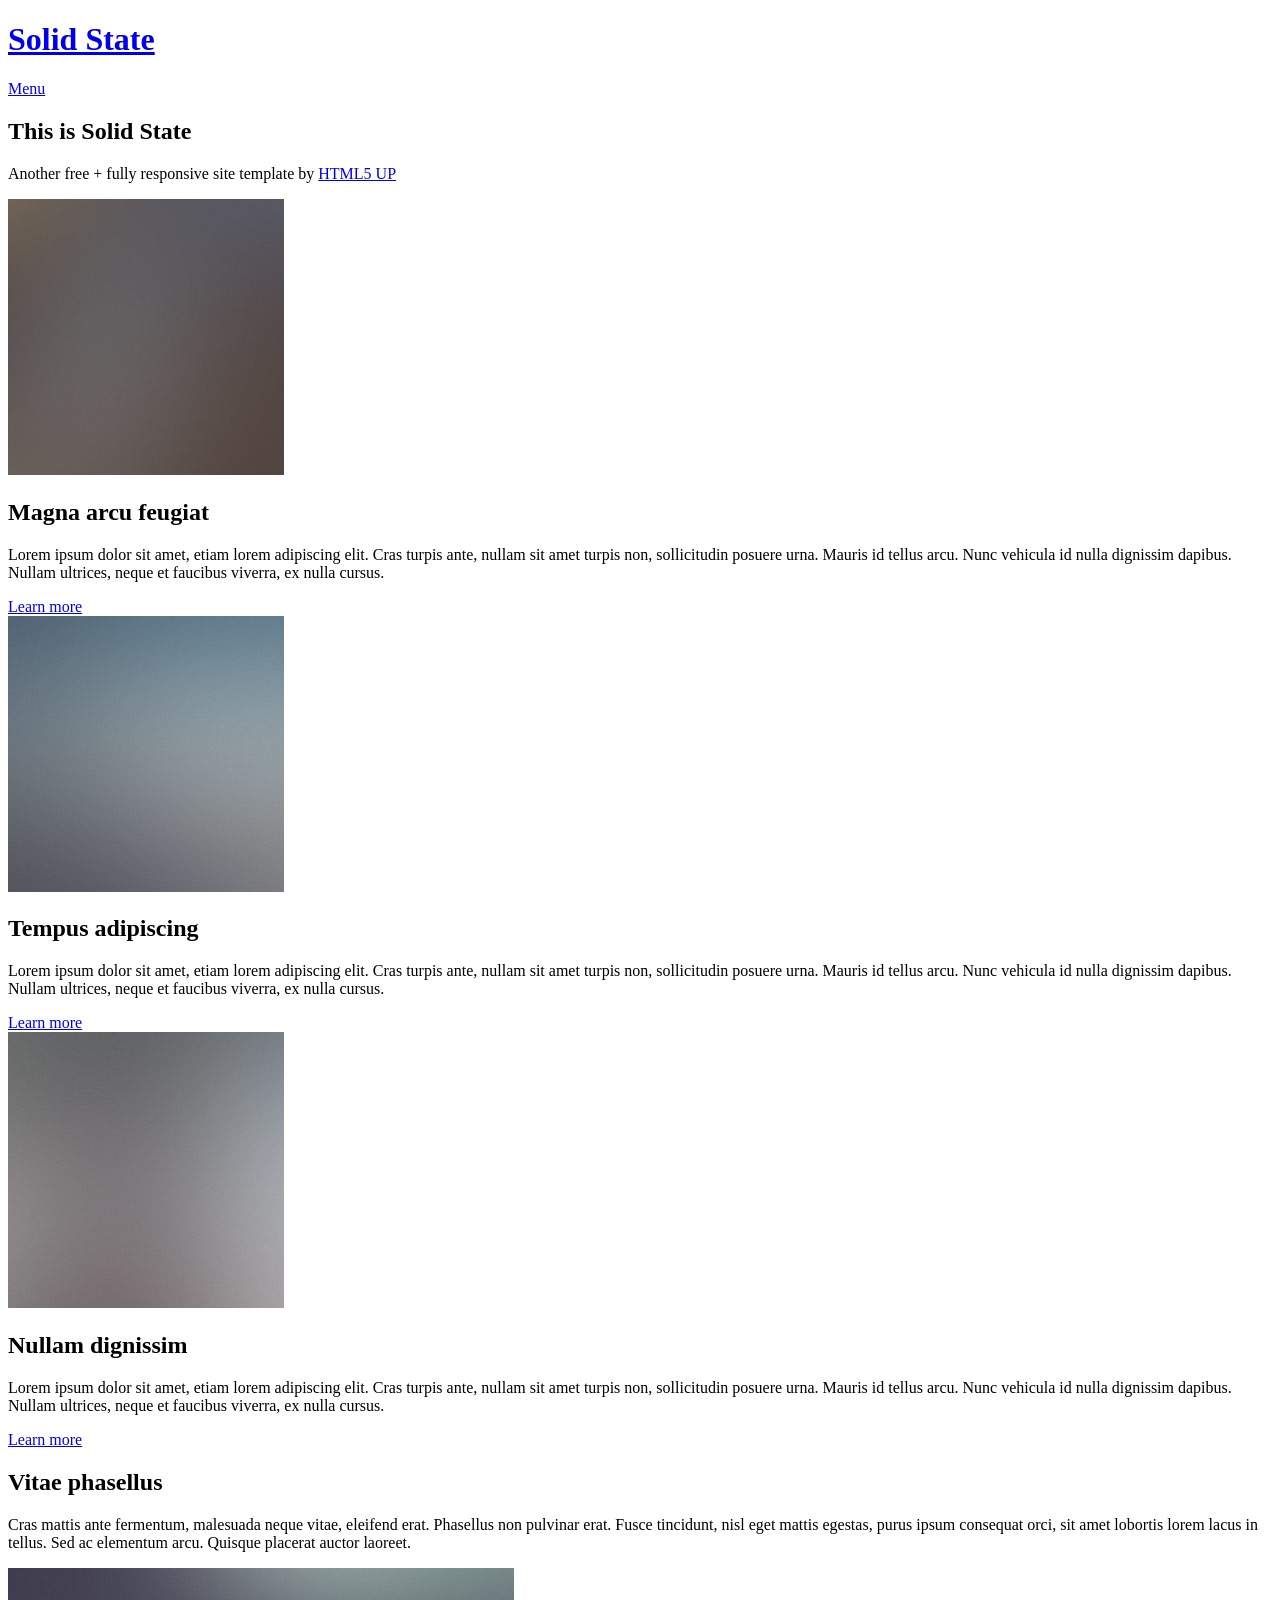
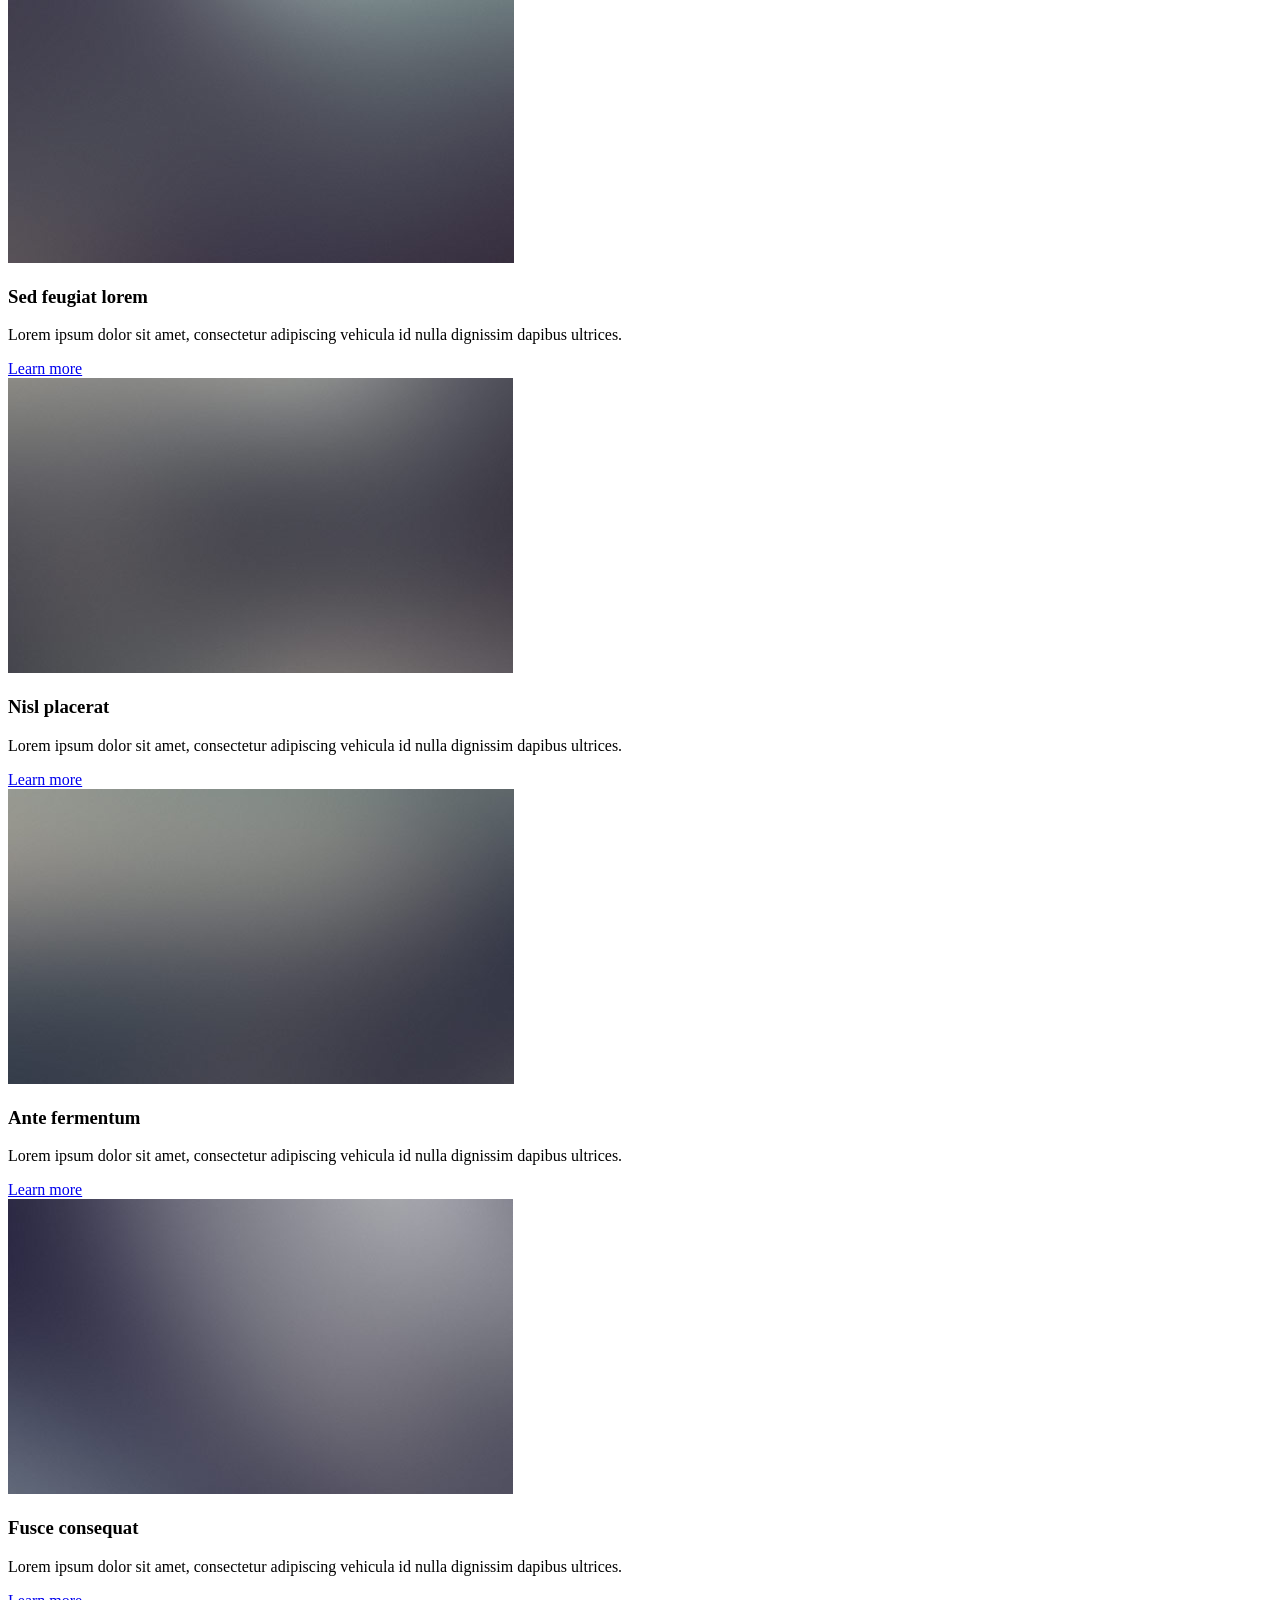
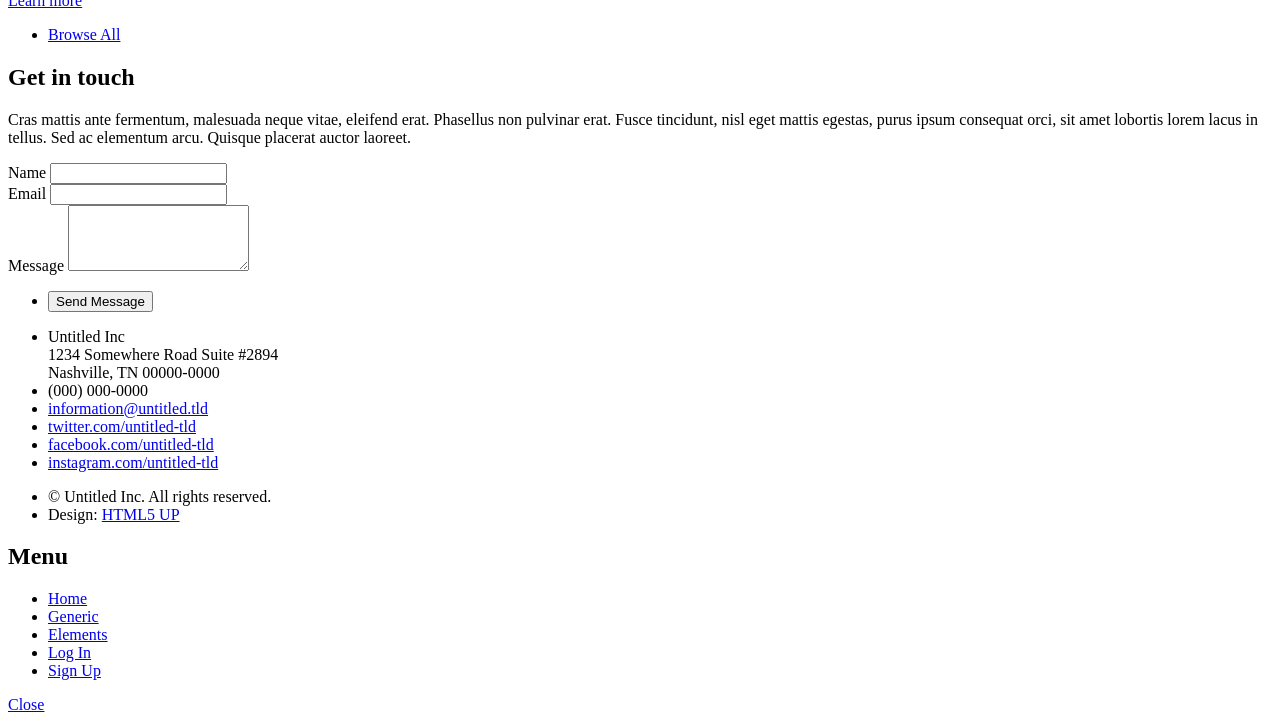
==== index.html @ f4a3a211 "Add files via upload" ====
<!DOCTYPE HTML>
<!--
	Solid State by HTML5 UP
	html5up.net | @ajlkn
	Free for personal and commercial use under the CCA 3.0 license (html5up.net/license)
-->
<html>
	<head>
		<title>Solid State by HTML5 UP</title>
		<meta charset="utf-8" />
		<meta name="viewport" content="width=device-width, initial-scale=1, user-scalable=no" />
		<link rel="stylesheet" href="assets/css/main.css" />
		<noscript><link rel="stylesheet" href="assets/css/noscript.css" /></noscript>
	</head>
	<body class="is-preload">

		<!-- Page Wrapper -->
			<div id="page-wrapper">

				<!-- Header -->
					<header id="header" class="alt">
						<h1><a href="index.html">Solid State</a></h1>
						<nav>
							<a href="#menu">Menu</a>
						</nav>
					</header>

				<!-- Menu -->
					<nav id="menu">
						<div class="inner">
							<h2>Menu</h2>
							<ul class="links">
								<li><a href="index.html">Home</a></li>
								<li><a href="generic.html">Generic</a></li>
								<li><a href="elements.html">Elements</a></li>
								<li><a href="#">Log In</a></li>
								<li><a href="#">Sign Up</a></li>
							</ul>
							<a href="#" class="close">Close</a>
						</div>
					</nav>

				<!-- Banner -->
					<section id="banner">
						<div class="inner">
							<div class="logo"><span class="icon fa-gem"></span></div>
							<h2>This is Solid State</h2>
							<p>Another free + fully responsive site template by <a href="http://html5up.net">HTML5 UP</a></p>
						</div>
					</section>

				<!-- Wrapper -->
					<section id="wrapper">

						<!-- One -->
							<section id="one" class="wrapper spotlight style1">
								<div class="inner">
									<a href="#" class="image"><img src="images/pic01.jpg" alt="" /></a>
									<div class="content">
										<h2 class="major">Magna arcu feugiat</h2>
										<p>Lorem ipsum dolor sit amet, etiam lorem adipiscing elit. Cras turpis ante, nullam sit amet turpis non, sollicitudin posuere urna. Mauris id tellus arcu. Nunc vehicula id nulla dignissim dapibus. Nullam ultrices, neque et faucibus viverra, ex nulla cursus.</p>
										<a href="#" class="special">Learn more</a>
									</div>
								</div>
							</section>

						<!-- Two -->
							<section id="two" class="wrapper alt spotlight style2">
								<div class="inner">
									<a href="#" class="image"><img src="images/pic02.jpg" alt="" /></a>
									<div class="content">
										<h2 class="major">Tempus adipiscing</h2>
										<p>Lorem ipsum dolor sit amet, etiam lorem adipiscing elit. Cras turpis ante, nullam sit amet turpis non, sollicitudin posuere urna. Mauris id tellus arcu. Nunc vehicula id nulla dignissim dapibus. Nullam ultrices, neque et faucibus viverra, ex nulla cursus.</p>
										<a href="#" class="special">Learn more</a>
									</div>
								</div>
							</section>

						<!-- Three -->
							<section id="three" class="wrapper spotlight style3">
								<div class="inner">
									<a href="#" class="image"><img src="images/pic03.jpg" alt="" /></a>
									<div class="content">
										<h2 class="major">Nullam dignissim</h2>
										<p>Lorem ipsum dolor sit amet, etiam lorem adipiscing elit. Cras turpis ante, nullam sit amet turpis non, sollicitudin posuere urna. Mauris id tellus arcu. Nunc vehicula id nulla dignissim dapibus. Nullam ultrices, neque et faucibus viverra, ex nulla cursus.</p>
										<a href="#" class="special">Learn more</a>
									</div>
								</div>
							</section>

						<!-- Four -->
							<section id="four" class="wrapper alt style1">
								<div class="inner">
									<h2 class="major">Vitae phasellus</h2>
									<p>Cras mattis ante fermentum, malesuada neque vitae, eleifend erat. Phasellus non pulvinar erat. Fusce tincidunt, nisl eget mattis egestas, purus ipsum consequat orci, sit amet lobortis lorem lacus in tellus. Sed ac elementum arcu. Quisque placerat auctor laoreet.</p>
									<section class="features">
										<article>
											<a href="#" class="image"><img src="images/pic04.jpg" alt="" /></a>
											<h3 class="major">Sed feugiat lorem</h3>
											<p>Lorem ipsum dolor sit amet, consectetur adipiscing vehicula id nulla dignissim dapibus ultrices.</p>
											<a href="#" class="special">Learn more</a>
										</article>
										<article>
											<a href="#" class="image"><img src="images/pic05.jpg" alt="" /></a>
											<h3 class="major">Nisl placerat</h3>
											<p>Lorem ipsum dolor sit amet, consectetur adipiscing vehicula id nulla dignissim dapibus ultrices.</p>
											<a href="#" class="special">Learn more</a>
										</article>
										<article>
											<a href="#" class="image"><img src="images/pic06.jpg" alt="" /></a>
											<h3 class="major">Ante fermentum</h3>
											<p>Lorem ipsum dolor sit amet, consectetur adipiscing vehicula id nulla dignissim dapibus ultrices.</p>
											<a href="#" class="special">Learn more</a>
										</article>
										<article>
											<a href="#" class="image"><img src="images/pic07.jpg" alt="" /></a>
											<h3 class="major">Fusce consequat</h3>
											<p>Lorem ipsum dolor sit amet, consectetur adipiscing vehicula id nulla dignissim dapibus ultrices.</p>
											<a href="#" class="special">Learn more</a>
										</article>
									</section>
									<ul class="actions">
										<li><a href="#" class="button">Browse All</a></li>
									</ul>
								</div>
							</section>

					</section>

				<!-- Footer -->
					<section id="footer">
						<div class="inner">
							<h2 class="major">Get in touch</h2>
							<p>Cras mattis ante fermentum, malesuada neque vitae, eleifend erat. Phasellus non pulvinar erat. Fusce tincidunt, nisl eget mattis egestas, purus ipsum consequat orci, sit amet lobortis lorem lacus in tellus. Sed ac elementum arcu. Quisque placerat auctor laoreet.</p>
							<form method="post" action="#">
								<div class="fields">
									<div class="field">
										<label for="name">Name</label>
										<input type="text" name="name" id="name" />
									</div>
									<div class="field">
										<label for="email">Email</label>
										<input type="email" name="email" id="email" />
									</div>
									<div class="field">
										<label for="message">Message</label>
										<textarea name="message" id="message" rows="4"></textarea>
									</div>
								</div>
								<ul class="actions">
									<li><input type="submit" value="Send Message" /></li>
								</ul>
							</form>
							<ul class="contact">
								<li class="icon solid fa-home">
									Untitled Inc<br />
									1234 Somewhere Road Suite #2894<br />
									Nashville, TN 00000-0000
								</li>
								<li class="icon solid fa-phone">(000) 000-0000</li>
								<li class="icon solid fa-envelope"><a href="#">information@untitled.tld</a></li>
								<li class="icon brands fa-twitter"><a href="#">twitter.com/untitled-tld</a></li>
								<li class="icon brands fa-facebook-f"><a href="#">facebook.com/untitled-tld</a></li>
								<li class="icon brands fa-instagram"><a href="#">instagram.com/untitled-tld</a></li>
							</ul>
							<ul class="copyright">
								<li>&copy; Untitled Inc. All rights reserved.</li><li>Design: <a href="http://html5up.net">HTML5 UP</a></li>
							</ul>
						</div>
					</section>

			</div>

		<!-- Scripts -->
			<script src="assets/js/jquery.min.js"></script>
			<script src="assets/js/jquery.scrollex.min.js"></script>
			<script src="assets/js/browser.min.js"></script>
			<script src="assets/js/breakpoints.min.js"></script>
			<script src="assets/js/util.js"></script>
			<script src="assets/js/main.js"></script>

	</body>
</html>
---- assets/css/main.css ----
@import url(fontawesome-all.min.css);
@import url("https://fonts.googleapis.com/css?family=Raleway:200,700|Source+Sans+Pro:300,600,300italic,600italic");

/*
	Solid State by HTML5 UP
	html5up.net | @ajlkn
	Free for personal and commercial use under the CCA 3.0 license (html5up.net/license)
*/

html, body, div, span, applet, object,
iframe, h1, h2, h3, h4, h5, h6, p, blockquote,
pre, a, abbr, acronym, address, big, cite,
code, del, dfn, em, img, ins, kbd, q, s, samp,
small, strike, strong, sub, sup, tt, var, b,
u, i, center, dl, dt, dd, ol, ul, li, fieldset,
form, label, legend, table, caption, tbody,
tfoot, thead, tr, th, td, article, aside,
canvas, details, embed, figure, figcaption,
footer, header, hgroup, menu, nav, output, ruby,
section, summary, time, mark, audio, video {
	margin: 0;
	padding: 0;
	border: 0;
	font-size: 100%;
	font: inherit;
	vertical-align: baseline;}

article, aside, details, figcaption, figure,
footer, header, hgroup, menu, nav, section {
	display: block;}

body {
	line-height: 1;
}

ol, ul {
	list-style: none;
}

blockquote, q {
	quotes: none;
}

	blockquote:before, blockquote:after, q:before, q:after {
		content: '';
		content: none;
	}

table {
	border-collapse: collapse;
	border-spacing: 0;
}

body {
	-webkit-text-size-adjust: none;
}

mark {
	background-color: transparent;
	color: inherit;
}

input::-moz-focus-inner {
	border: 0;
	padding: 0;
}

input, select, textarea {
	-moz-appearance: none;
	-webkit-appearance: none;
	-ms-appearance: none;
	appearance: none;
}

/* Basic */

	@-ms-viewport {
		width: device-width;
	}

	body {
		-ms-overflow-style: scrollbar;
	}

	@media screen and (max-width: 480px) {

		html, body {
			min-width: 320px;
		}

	}

	html {
		box-sizing: border-box;
	}

	*, *:before, *:after {
		box-sizing: inherit;
	}

	body {
		background-color: #2e3141;
		background-image: linear-gradient(to top, rgba(46, 49, 65, 0.8), rgba(46, 49, 65, 0.8)), url("../../images/bg.jpg");
		background-size: auto, cover;
		background-attachment: fixed, fixed;
		background-position: center, center;
	}

		body.is-preload *, body.is-preload *:before, body.is-preload *:after {
			-moz-animation: none !important;
			-webkit-animation: none !important;
			-ms-animation: none !important;
			animation: none !important;
			-moz-transition: none !important;
			-webkit-transition: none !important;
			-ms-transition: none !important;
			transition: none !important;
		}

/* Type */

	body, input, select, textarea {
		color: #ffffff;
		font-family: "Source Sans Pro", Helvetica, sans-serif;
		font-size: 16.5pt;
		font-weight: 300;
		line-height: 1.65;
	}

		@media screen and (max-width: 1680px) {

			body, input, select, textarea {
				font-size: 13pt;
			}

		}

		@media screen and (max-width: 1280px) {

			body, input, select, textarea {
				font-size: 12pt;
			}

		}

		@media screen and (max-width: 980px) {

			body, input, select, textarea {
				font-size: 12pt;
			}

		}

		@media screen and (max-width: 736px) {

			body, input, select, textarea {
				font-size: 12pt;
			}

		}

		@media screen and (max-width: 480px) {

			body, input, select, textarea {
				font-size: 12pt;
			}

		}

	a {
		-moz-transition: color 0.2s ease-in-out, border-bottom-color 0.2s ease-in-out;
		-webkit-transition: color 0.2s ease-in-out, border-bottom-color 0.2s ease-in-out;
		-ms-transition: color 0.2s ease-in-out, border-bottom-color 0.2s ease-in-out;
		transition: color 0.2s ease-in-out, border-bottom-color 0.2s ease-in-out;
		border-bottom: dotted 1px rgba(255, 255, 255, 0.35);
		color: #ffffff;
		text-decoration: none;
	}

		a:hover {
			border-bottom-color: transparent;
			color: #ffffff !important;
		}

		a.special:not(.button) {
			text-decoration: none;
			border-bottom: 0;
			display: block;
			font-family: Raleway, Helvetica, sans-serif;
			font-size: 0.8em;
			font-weight: 700;
			letter-spacing: 0.1em;
			margin: 0 0 2em 0;
			text-transform: uppercase;
		}

			a.special:not(.button):before {
				-moz-osx-font-smoothing: grayscale;
				-webkit-font-smoothing: antialiased;
				display: inline-block;
				font-style: normal;
				font-variant: normal;
				text-rendering: auto;
				line-height: 1;
				text-transform: none !important;
				font-family: 'Font Awesome 5 Free';
				font-weight: 900;
			}

			a.special:not(.button):before {
				-moz-transition: background-color 0.2s ease-in-out;
				-webkit-transition: background-color 0.2s ease-in-out;
				-ms-transition: background-color 0.2s ease-in-out;
				transition: background-color 0.2s ease-in-out;
				border-radius: 100%;
				border: solid 2px rgba(255, 255, 255, 0.125);
				content: '\f105';
				display: inline-block;
				font-size: 1.25em;
				height: 2em;
				line-height: 1.75em;
				margin-right: 0.85em;
				text-align: center;
				text-indent: 0.15em;
				vertical-align: middle;
				width: 2em;
			}

			a.special:not(.button):hover:before {
				background-color: rgba(255, 255, 255, 0.025);
			}

			a.special:not(.button):active:before {
				background-color: rgba(255, 255, 255, 0.075);
			}

	strong, b {
		color: #ffffff;
		font-weight: 600;
	}

	em, i {
		font-style: italic;
	}

	p {
		margin: 0 0 2em 0;
	}

	h1, h2, h3, h4, h5, h6 {
		color: #ffffff;
		font-family: Raleway, Helvetica, sans-serif;
		font-weight: 700;
		letter-spacing: 0.1em;
		margin: 0 0 1em 0;
		text-transform: uppercase;
	}

		h1 a, h2 a, h3 a, h4 a, h5 a, h6 a {
			color: inherit;
			text-decoration: none;
			border-bottom: 0;
		}

		h1 span, h2 span, h3 span, h4 span, h5 span, h6 span {
			font-weight: 200;
		}

		h1.major, h2.major, h3.major, h4.major, h5.major, h6.major {
			padding-bottom: 1em;
			border-bottom: solid 2px rgba(255, 255, 255, 0.125);
		}

	h2 {
		font-size: 1.2em;
	}

	h3 {
		font-size: 0.9em;
	}

	h4 {
		font-size: 0.7em;
	}

	h5 {
		font-size: 0.7em;
	}

	h6 {
		font-size: 0.7em;
	}

	@media screen and (max-width: 736px) {

		h2 {
			font-size: 1em;
		}

		h3 {
			font-size: 0.8em;
		}

	}

	sub {
		font-size: 0.8em;
		position: relative;
		top: 0.5em;
	}

	sup {
		font-size: 0.8em;
		position: relative;
		top: -0.5em;
	}

	blockquote {
		border-left: solid 4px rgba(255, 255, 255, 0.125);
		font-style: italic;
		margin: 0 0 2em 0;
		padding: 0.5em 0 0.5em 2em;
	}

	code {
		background: rgba(255, 255, 255, 0.025);
		border-radius: 5px;
		border: solid 2px rgba(255, 255, 255, 0.125);
		font-family: "Courier New", monospace;
		font-size: 0.9em;
		margin: 0 0.25em;
		padding: 0.25em 0.65em;
	}

	pre {
		-webkit-overflow-scrolling: touch;
		font-family: "Courier New", monospace;
		font-size: 0.9em;
		margin: 0 0 2em 0;
	}

		pre code {
			display: block;
			line-height: 1.75em;
			padding: 1em 1.5em;
			overflow-x: auto;
		}

	hr {
		border: 0;
		border-bottom: solid 2px rgba(255, 255, 255, 0.125);
		margin: 2.5em 0;
	}

		hr.major {
			margin: 4em 0;
		}

	.align-left {
		text-align: left;
	}

	.align-center {
		text-align: center;
	}

	.align-right {
		text-align: right;
	}

/* Row */

	.row {
		display: flex;
		flex-wrap: wrap;
		box-sizing: border-box;
		align-items: stretch;
	}

		.row > * {
			box-sizing: border-box;
		}

		.row.gtr-uniform > * > :last-child {
			margin-bottom: 0;
		}

		.row.aln-left {
			justify-content: flex-start;
		}

		.row.aln-center {
			justify-content: center;
		}

		.row.aln-right {
			justify-content: flex-end;
		}

		.row.aln-top {
			align-items: flex-start;
		}

		.row.aln-middle {
			align-items: center;
		}

		.row.aln-bottom {
			align-items: flex-end;
		}

		.row > .imp {
			order: -1;
		}

		.row > .col-1 {
			width: 8.33333%;
		}

		.row > .off-1 {
			margin-left: 8.33333%;
		}

		.row > .col-2 {
			width: 16.66667%;
		}

		.row > .off-2 {
			margin-left: 16.66667%;
		}

		.row > .col-3 {
			width: 25%;
		}

		.row > .off-3 {
			margin-left: 25%;
		}

		.row > .col-4 {
			width: 33.33333%;
		}

		.row > .off-4 {
			margin-left: 33.33333%;
		}

		.row > .col-5 {
			width: 41.66667%;
		}

		.row > .off-5 {
			margin-left: 41.66667%;
		}

		.row > .col-6 {
			width: 50%;
		}

		.row > .off-6 {
			margin-left: 50%;
		}

		.row > .col-7 {
			width: 58.33333%;
		}

		.row > .off-7 {
			margin-left: 58.33333%;
		}

		.row > .col-8 {
			width: 66.66667%;
		}

		.row > .off-8 {
			margin-left: 66.66667%;
		}

		.row > .col-9 {
			width: 75%;
		}

		.row > .off-9 {
			margin-left: 75%;
		}

		.row > .col-10 {
			width: 83.33333%;
		}

		.row > .off-10 {
			margin-left: 83.33333%;
		}

		.row > .col-11 {
			width: 91.66667%;
		}

		.row > .off-11 {
			margin-left: 91.66667%;
		}

		.row > .col-12 {
			width: 100%;
		}

		.row > .off-12 {
			margin-left: 100%;
		}

		.row.gtr-0 {
			margin-top: 0;
			margin-left: 0em;
		}

			.row.gtr-0 > * {
				padding: 0 0 0 0em;
			}

			.row.gtr-0.gtr-uniform {
				margin-top: 0em;
			}

				.row.gtr-0.gtr-uniform > * {
					padding-top: 0em;
				}

		.row.gtr-25 {
			margin-top: 0;
			margin-left: -0.4375em;
		}

			.row.gtr-25 > * {
				padding: 0 0 0 0.4375em;
			}

			.row.gtr-25.gtr-uniform {
				margin-top: -0.4375em;
			}

				.row.gtr-25.gtr-uniform > * {
					padding-top: 0.4375em;
				}

		.row.gtr-50 {
			margin-top: 0;
			margin-left: -0.875em;
		}

			.row.gtr-50 > * {
				padding: 0 0 0 0.875em;
			}

			.row.gtr-50.gtr-uniform {
				margin-top: -0.875em;
			}

				.row.gtr-50.gtr-uniform > * {
					padding-top: 0.875em;
				}

		.row {
			margin-top: 0;
			margin-left: -1.75em;
		}

			.row > * {
				padding: 0 0 0 1.75em;
			}

			.row.gtr-uniform {
				margin-top: -1.75em;
			}

				.row.gtr-uniform > * {
					padding-top: 1.75em;
				}

		.row.gtr-150 {
			margin-top: 0;
			margin-left: -2.625em;
		}

			.row.gtr-150 > * {
				padding: 0 0 0 2.625em;
			}

			.row.gtr-150.gtr-uniform {
				margin-top: -2.625em;
			}

				.row.gtr-150.gtr-uniform > * {
					padding-top: 2.625em;
				}

		.row.gtr-200 {
			margin-top: 0;
			margin-left: -3.5em;
		}

			.row.gtr-200 > * {
				padding: 0 0 0 3.5em;
			}

			.row.gtr-200.gtr-uniform {
				margin-top: -3.5em;
			}

				.row.gtr-200.gtr-uniform > * {
					padding-top: 3.5em;
				}

		@media screen and (max-width: 1680px) {

			.row {
				display: flex;
				flex-wrap: wrap;
				box-sizing: border-box;
				align-items: stretch;
			}

				.row > * {
					box-sizing: border-box;
				}

				.row.gtr-uniform > * > :last-child {
					margin-bottom: 0;
				}

				.row.aln-left {
					justify-content: flex-start;
				}

				.row.aln-center {
					justify-content: center;
				}

				.row.aln-right {
					justify-content: flex-end;
				}

				.row.aln-top {
					align-items: flex-start;
				}

				.row.aln-middle {
					align-items: center;
				}

				.row.aln-bottom {
					align-items: flex-end;
				}

				.row > .imp-xlarge {
					order: -1;
				}

				.row > .col-1-xlarge {
					width: 8.33333%;
				}

				.row > .off-1-xlarge {
					margin-left: 8.33333%;
				}

				.row > .col-2-xlarge {
					width: 16.66667%;
				}

				.row > .off-2-xlarge {
					margin-left: 16.66667%;
				}

				.row > .col-3-xlarge {
					width: 25%;
				}

				.row > .off-3-xlarge {
					margin-left: 25%;
				}

				.row > .col-4-xlarge {
					width: 33.33333%;
				}

				.row > .off-4-xlarge {
					margin-left: 33.33333%;
				}

				.row > .col-5-xlarge {
					width: 41.66667%;
				}

				.row > .off-5-xlarge {
					margin-left: 41.66667%;
				}

				.row > .col-6-xlarge {
					width: 50%;
				}

				.row > .off-6-xlarge {
					margin-left: 50%;
				}

				.row > .col-7-xlarge {
					width: 58.33333%;
				}

				.row > .off-7-xlarge {
					margin-left: 58.33333%;
				}

				.row > .col-8-xlarge {
					width: 66.66667%;
				}

				.row > .off-8-xlarge {
					margin-left: 66.66667%;
				}

				.row > .col-9-xlarge {
					width: 75%;
				}

				.row > .off-9-xlarge {
					margin-left: 75%;
				}

				.row > .col-10-xlarge {
					width: 83.33333%;
				}

				.row > .off-10-xlarge {
					margin-left: 83.33333%;
				}

				.row > .col-11-xlarge {
					width: 91.66667%;
				}

				.row > .off-11-xlarge {
					margin-left: 91.66667%;
				}

				.row > .col-12-xlarge {
					width: 100%;
				}

				.row > .off-12-xlarge {
					margin-left: 100%;
				}

				.row.gtr-0 {
					margin-top: 0;
					margin-left: 0em;
				}

					.row.gtr-0 > * {
						padding: 0 0 0 0em;
					}

					.row.gtr-0.gtr-uniform {
						margin-top: 0em;
					}

						.row.gtr-0.gtr-uniform > * {
							padding-top: 0em;
						}

				.row.gtr-25 {
					margin-top: 0;
					margin-left: -0.4375em;
				}

					.row.gtr-25 > * {
						padding: 0 0 0 0.4375em;
					}

					.row.gtr-25.gtr-uniform {
						margin-top: -0.4375em;
					}

						.row.gtr-25.gtr-uniform > * {
							padding-top: 0.4375em;
						}

				.row.gtr-50 {
					margin-top: 0;
					margin-left: -0.875em;
				}

					.row.gtr-50 > * {
						padding: 0 0 0 0.875em;
					}

					.row.gtr-50.gtr-uniform {
						margin-top: -0.875em;
					}

						.row.gtr-50.gtr-uniform > * {
							padding-top: 0.875em;
						}

				.row {
					margin-top: 0;
					margin-left: -1.75em;
				}

					.row > * {
						padding: 0 0 0 1.75em;
					}

					.row.gtr-uniform {
						margin-top: -1.75em;
					}

						.row.gtr-uniform > * {
							padding-top: 1.75em;
						}

				.row.gtr-150 {
					margin-top: 0;
					margin-left: -2.625em;
				}

					.row.gtr-150 > * {
						padding: 0 0 0 2.625em;
					}

					.row.gtr-150.gtr-uniform {
						margin-top: -2.625em;
					}

						.row.gtr-150.gtr-uniform > * {
							padding-top: 2.625em;
						}

				.row.gtr-200 {
					margin-top: 0;
					margin-left: -3.5em;
				}

					.row.gtr-200 > * {
						padding: 0 0 0 3.5em;
					}

					.row.gtr-200.gtr-uniform {
						margin-top: -3.5em;
					}

						.row.gtr-200.gtr-uniform > * {
							padding-top: 3.5em;
						}

		}

		@media screen and (max-width: 1280px) {

			.row {
				display: flex;
				flex-wrap: wrap;
				box-sizing: border-box;
				align-items: stretch;
			}

				.row > * {
					box-sizing: border-box;
				}

				.row.gtr-uniform > * > :last-child {
					margin-bottom: 0;
				}

				.row.aln-left {
					justify-content: flex-start;
				}

				.row.aln-center {
					justify-content: center;
				}

				.row.aln-right {
					justify-content: flex-end;
				}

				.row.aln-top {
					align-items: flex-start;
				}

				.row.aln-middle {
					align-items: center;
				}

				.row.aln-bottom {
					align-items: flex-end;
				}

				.row > .imp-large {
					order: -1;
				}

				.row > .col-1-large {
					width: 8.33333%;
				}

				.row > .off-1-large {
					margin-left: 8.33333%;
				}

				.row > .col-2-large {
					width: 16.66667%;
				}

				.row > .off-2-large {
					margin-left: 16.66667%;
				}

				.row > .col-3-large {
					width: 25%;
				}

				.row > .off-3-large {
					margin-left: 25%;
				}

				.row > .col-4-large {
					width: 33.33333%;
				}

				.row > .off-4-large {
					margin-left: 33.33333%;
				}

				.row > .col-5-large {
					width: 41.66667%;
				}

				.row > .off-5-large {
					margin-left: 41.66667%;
				}

				.row > .col-6-large {
					width: 50%;
				}

				.row > .off-6-large {
					margin-left: 50%;
				}

				.row > .col-7-large {
					width: 58.33333%;
				}

				.row > .off-7-large {
					margin-left: 58.33333%;
				}

				.row > .col-8-large {
					width: 66.66667%;
				}

				.row > .off-8-large {
					margin-left: 66.66667%;
				}

				.row > .col-9-large {
					width: 75%;
				}

				.row > .off-9-large {
					margin-left: 75%;
				}

				.row > .col-10-large {
					width: 83.33333%;
				}

				.row > .off-10-large {
					margin-left: 83.33333%;
				}

				.row > .col-11-large {
					width: 91.66667%;
				}

				.row > .off-11-large {
					margin-left: 91.66667%;
				}

				.row > .col-12-large {
					width: 100%;
				}

				.row > .off-12-large {
					margin-left: 100%;
				}

				.row.gtr-0 {
					margin-top: 0;
					margin-left: 0em;
				}

					.row.gtr-0 > * {
						padding: 0 0 0 0em;
					}

					.row.gtr-0.gtr-uniform {
						margin-top: 0em;
					}

						.row.gtr-0.gtr-uniform > * {
							padding-top: 0em;
						}

				.row.gtr-25 {
					margin-top: 0;
					margin-left: -0.4375em;
				}

					.row.gtr-25 > * {
						padding: 0 0 0 0.4375em;
					}

					.row.gtr-25.gtr-uniform {
						margin-top: -0.4375em;
					}

						.row.gtr-25.gtr-uniform > * {
							padding-top: 0.4375em;
						}

				.row.gtr-50 {
					margin-top: 0;
					margin-left: -0.875em;
				}

					.row.gtr-50 > * {
						padding: 0 0 0 0.875em;
					}

					.row.gtr-50.gtr-uniform {
						margin-top: -0.875em;
					}

						.row.gtr-50.gtr-uniform > * {
							padding-top: 0.875em;
						}

				.row {
					margin-top: 0;
					margin-left: -1.75em;
				}

					.row > * {
						padding: 0 0 0 1.75em;
					}

					.row.gtr-uniform {
						margin-top: -1.75em;
					}

						.row.gtr-uniform > * {
							padding-top: 1.75em;
						}

				.row.gtr-150 {
					margin-top: 0;
					margin-left: -2.625em;
				}

					.row.gtr-150 > * {
						padding: 0 0 0 2.625em;
					}

					.row.gtr-150.gtr-uniform {
						margin-top: -2.625em;
					}

						.row.gtr-150.gtr-uniform > * {
							padding-top: 2.625em;
						}

				.row.gtr-200 {
					margin-top: 0;
					margin-left: -3.5em;
				}

					.row.gtr-200 > * {
						padding: 0 0 0 3.5em;
					}

					.row.gtr-200.gtr-uniform {
						margin-top: -3.5em;
					}

						.row.gtr-200.gtr-uniform > * {
							padding-top: 3.5em;
						}

		}

		@media screen and (max-width: 980px) {

			.row {
				display: flex;
				flex-wrap: wrap;
				box-sizing: border-box;
				align-items: stretch;
			}

				.row > * {
					box-sizing: border-box;
				}

				.row.gtr-uniform > * > :last-child {
					margin-bottom: 0;
				}

				.row.aln-left {
					justify-content: flex-start;
				}

				.row.aln-center {
					justify-content: center;
				}

				.row.aln-right {
					justify-content: flex-end;
				}

				.row.aln-top {
					align-items: flex-start;
				}

				.row.aln-middle {
					align-items: center;
				}

				.row.aln-bottom {
					align-items: flex-end;
				}

				.row > .imp-medium {
					order: -1;
				}

				.row > .col-1-medium {
					width: 8.33333%;
				}

				.row > .off-1-medium {
					margin-left: 8.33333%;
				}

				.row > .col-2-medium {
					width: 16.66667%;
				}

				.row > .off-2-medium {
					margin-left: 16.66667%;
				}

				.row > .col-3-medium {
					width: 25%;
				}

				.row > .off-3-medium {
					margin-left: 25%;
				}

				.row > .col-4-medium {
					width: 33.33333%;
				}

				.row > .off-4-medium {
					margin-left: 33.33333%;
				}

				.row > .col-5-medium {
					width: 41.66667%;
				}

				.row > .off-5-medium {
					margin-left: 41.66667%;
				}

				.row > .col-6-medium {
					width: 50%;
				}

				.row > .off-6-medium {
					margin-left: 50%;
				}

				.row > .col-7-medium {
					width: 58.33333%;
				}

				.row > .off-7-medium {
					margin-left: 58.33333%;
				}

				.row > .col-8-medium {
					width: 66.66667%;
				}

				.row > .off-8-medium {
					margin-left: 66.66667%;
				}

				.row > .col-9-medium {
					width: 75%;
				}

				.row > .off-9-medium {
					margin-left: 75%;
				}

				.row > .col-10-medium {
					width: 83.33333%;
				}

				.row > .off-10-medium {
					margin-left: 83.33333%;
				}

				.row > .col-11-medium {
					width: 91.66667%;
				}

				.row > .off-11-medium {
					margin-left: 91.66667%;
				}

				.row > .col-12-medium {
					width: 100%;
				}

				.row > .off-12-medium {
					margin-left: 100%;
				}

				.row.gtr-0 {
					margin-top: 0;
					margin-left: 0em;
				}

					.row.gtr-0 > * {
						padding: 0 0 0 0em;
					}

					.row.gtr-0.gtr-uniform {
						margin-top: 0em;
					}

						.row.gtr-0.gtr-uniform > * {
							padding-top: 0em;
						}

				.row.gtr-25 {
					margin-top: 0;
					margin-left: -0.4375em;
				}

					.row.gtr-25 > * {
						padding: 0 0 0 0.4375em;
					}

					.row.gtr-25.gtr-uniform {
						margin-top: -0.4375em;
					}

						.row.gtr-25.gtr-uniform > * {
							padding-top: 0.4375em;
						}

				.row.gtr-50 {
					margin-top: 0;
					margin-left: -0.875em;
				}

					.row.gtr-50 > * {
						padding: 0 0 0 0.875em;
					}

					.row.gtr-50.gtr-uniform {
						margin-top: -0.875em;
					}

						.row.gtr-50.gtr-uniform > * {
							padding-top: 0.875em;
						}

				.row {
					margin-top: 0;
					margin-left: -1.75em;
				}

					.row > * {
						padding: 0 0 0 1.75em;
					}

					.row.gtr-uniform {
						margin-top: -1.75em;
					}

						.row.gtr-uniform > * {
							padding-top: 1.75em;
						}

				.row.gtr-150 {
					margin-top: 0;
					margin-left: -2.625em;
				}

					.row.gtr-150 > * {
						padding: 0 0 0 2.625em;
					}

					.row.gtr-150.gtr-uniform {
						margin-top: -2.625em;
					}

						.row.gtr-150.gtr-uniform > * {
							padding-top: 2.625em;
						}

				.row.gtr-200 {
					margin-top: 0;
					margin-left: -3.5em;
				}

					.row.gtr-200 > * {
						padding: 0 0 0 3.5em;
					}

					.row.gtr-200.gtr-uniform {
						margin-top: -3.5em;
					}

						.row.gtr-200.gtr-uniform > * {
							padding-top: 3.5em;
						}

		}

		@media screen and (max-width: 736px) {

			.row {
				display: flex;
				flex-wrap: wrap;
				box-sizing: border-box;
				align-items: stretch;
			}

				.row > * {
					box-sizing: border-box;
				}

				.row.gtr-uniform > * > :last-child {
					margin-bottom: 0;
				}

				.row.aln-left {
					justify-content: flex-start;
				}

				.row.aln-center {
					justify-content: center;
				}

				.row.aln-right {
					justify-content: flex-end;
				}

				.row.aln-top {
					align-items: flex-start;
				}

				.row.aln-middle {
					align-items: center;
				}

				.row.aln-bottom {
					align-items: flex-end;
				}

				.row > .imp-small {
					order: -1;
				}

				.row > .col-1-small {
					width: 8.33333%;
				}

				.row > .off-1-small {
					margin-left: 8.33333%;
				}

				.row > .col-2-small {
					width: 16.66667%;
				}

				.row > .off-2-small {
					margin-left: 16.66667%;
				}

				.row > .col-3-small {
					width: 25%;
				}

				.row > .off-3-small {
					margin-left: 25%;
				}

				.row > .col-4-small {
					width: 33.33333%;
				}

				.row > .off-4-small {
					margin-left: 33.33333%;
				}

				.row > .col-5-small {
					width: 41.66667%;
				}

				.row > .off-5-small {
					margin-left: 41.66667%;
				}

				.row > .col-6-small {
					width: 50%;
				}

				.row > .off-6-small {
					margin-left: 50%;
				}

				.row > .col-7-small {
					width: 58.33333%;
				}

				.row > .off-7-small {
					margin-left: 58.33333%;
				}

				.row > .col-8-small {
					width: 66.66667%;
				}

				.row > .off-8-small {
					margin-left: 66.66667%;
				}

				.row > .col-9-small {
					width: 75%;
				}

				.row > .off-9-small {
					margin-left: 75%;
				}

				.row > .col-10-small {
					width: 83.33333%;
				}

				.row > .off-10-small {
					margin-left: 83.33333%;
				}

				.row > .col-11-small {
					width: 91.66667%;
				}

				.row > .off-11-small {
					margin-left: 91.66667%;
				}

				.row > .col-12-small {
					width: 100%;
				}

				.row > .off-12-small {
					margin-left: 100%;
				}

				.row.gtr-0 {
					margin-top: 0;
					margin-left: 0em;
				}

					.row.gtr-0 > * {
						padding: 0 0 0 0em;
					}

					.row.gtr-0.gtr-uniform {
						margin-top: 0em;
					}

						.row.gtr-0.gtr-uniform > * {
							padding-top: 0em;
						}

				.row.gtr-25 {
					margin-top: 0;
					margin-left: -0.3125em;
				}

					.row.gtr-25 > * {
						padding: 0 0 0 0.3125em;
					}

					.row.gtr-25.gtr-uniform {
						margin-top: -0.3125em;
					}

						.row.gtr-25.gtr-uniform > * {
							padding-top: 0.3125em;
						}

				.row.gtr-50 {
					margin-top: 0;
					margin-left: -0.625em;
				}

					.row.gtr-50 > * {
						padding: 0 0 0 0.625em;
					}

					.row.gtr-50.gtr-uniform {
						margin-top: -0.625em;
					}

						.row.gtr-50.gtr-uniform > * {
							padding-top: 0.625em;
						}

				.row {
					margin-top: 0;
					margin-left: -1.25em;
				}

					.row > * {
						padding: 0 0 0 1.25em;
					}

					.row.gtr-uniform {
						margin-top: -1.25em;
					}

						.row.gtr-uniform > * {
							padding-top: 1.25em;
						}

				.row.gtr-150 {
					margin-top: 0;
					margin-left: -1.875em;
				}

					.row.gtr-150 > * {
						padding: 0 0 0 1.875em;
					}

					.row.gtr-150.gtr-uniform {
						margin-top: -1.875em;
					}

						.row.gtr-150.gtr-uniform > * {
							padding-top: 1.875em;
						}

				.row.gtr-200 {
					margin-top: 0;
					margin-left: -2.5em;
				}

					.row.gtr-200 > * {
						padding: 0 0 0 2.5em;
					}

					.row.gtr-200.gtr-uniform {
						margin-top: -2.5em;
					}

						.row.gtr-200.gtr-uniform > * {
							padding-top: 2.5em;
						}

		}

		@media screen and (max-width: 480px) {

			.row {
				display: flex;
				flex-wrap: wrap;
				box-sizing: border-box;
				align-items: stretch;
			}

				.row > * {
					box-sizing: border-box;
				}

				.row.gtr-uniform > * > :last-child {
					margin-bottom: 0;
				}

				.row.aln-left {
					justify-content: flex-start;
				}

				.row.aln-center {
					justify-content: center;
				}

				.row.aln-right {
					justify-content: flex-end;
				}

				.row.aln-top {
					align-items: flex-start;
				}

				.row.aln-middle {
					align-items: center;
				}

				.row.aln-bottom {
					align-items: flex-end;
				}

				.row > .imp-xsmall {
					order: -1;
				}

				.row > .col-1-xsmall {
					width: 8.33333%;
				}

				.row > .off-1-xsmall {
					margin-left: 8.33333%;
				}

				.row > .col-2-xsmall {
					width: 16.66667%;
				}

				.row > .off-2-xsmall {
					margin-left: 16.66667%;
				}

				.row > .col-3-xsmall {
					width: 25%;
				}

				.row > .off-3-xsmall {
					margin-left: 25%;
				}

				.row > .col-4-xsmall {
					width: 33.33333%;
				}

				.row > .off-4-xsmall {
					margin-left: 33.33333%;
				}

				.row > .col-5-xsmall {
					width: 41.66667%;
				}

				.row > .off-5-xsmall {
					margin-left: 41.66667%;
				}

				.row > .col-6-xsmall {
					width: 50%;
				}

				.row > .off-6-xsmall {
					margin-left: 50%;
				}

				.row > .col-7-xsmall {
					width: 58.33333%;
				}

				.row > .off-7-xsmall {
					margin-left: 58.33333%;
				}

				.row > .col-8-xsmall {
					width: 66.66667%;
				}

				.row > .off-8-xsmall {
					margin-left: 66.66667%;
				}

				.row > .col-9-xsmall {
					width: 75%;
				}

				.row > .off-9-xsmall {
					margin-left: 75%;
				}

				.row > .col-10-xsmall {
					width: 83.33333%;
				}

				.row > .off-10-xsmall {
					margin-left: 83.33333%;
				}

				.row > .col-11-xsmall {
					width: 91.66667%;
				}

				.row > .off-11-xsmall {
					margin-left: 91.66667%;
				}

				.row > .col-12-xsmall {
					width: 100%;
				}

				.row > .off-12-xsmall {
					margin-left: 100%;
				}

				.row.gtr-0 {
					margin-top: 0;
					margin-left: 0em;
				}

					.row.gtr-0 > * {
						padding: 0 0 0 0em;
					}

					.row.gtr-0.gtr-uniform {
						margin-top: 0em;
					}

						.row.gtr-0.gtr-uniform > * {
							padding-top: 0em;
						}

				.row.gtr-25 {
					margin-top: 0;
					margin-left: -0.3125em;
				}

					.row.gtr-25 > * {
						padding: 0 0 0 0.3125em;
					}

					.row.gtr-25.gtr-uniform {
						margin-top: -0.3125em;
					}

						.row.gtr-25.gtr-uniform > * {
							padding-top: 0.3125em;
						}

				.row.gtr-50 {
					margin-top: 0;
					margin-left: -0.625em;
				}

					.row.gtr-50 > * {
						padding: 0 0 0 0.625em;
					}

					.row.gtr-50.gtr-uniform {
						margin-top: -0.625em;
					}

						.row.gtr-50.gtr-uniform > * {
							padding-top: 0.625em;
						}

				.row {
					margin-top: 0;
					margin-left: -1.25em;
				}

					.row > * {
						padding: 0 0 0 1.25em;
					}

					.row.gtr-uniform {
						margin-top: -1.25em;
					}

						.row.gtr-uniform > * {
							padding-top: 1.25em;
						}

				.row.gtr-150 {
					margin-top: 0;
					margin-left: -1.875em;
				}

					.row.gtr-150 > * {
						padding: 0 0 0 1.875em;
					}

					.row.gtr-150.gtr-uniform {
						margin-top: -1.875em;
					}

						.row.gtr-150.gtr-uniform > * {
							padding-top: 1.875em;
						}

				.row.gtr-200 {
					margin-top: 0;
					margin-left: -2.5em;
				}

					.row.gtr-200 > * {
						padding: 0 0 0 2.5em;
					}

					.row.gtr-200.gtr-uniform {
						margin-top: -2.5em;
					}

						.row.gtr-200.gtr-uniform > * {
							padding-top: 2.5em;
						}

		}

		@media screen and (max-width: 360px) {

			.row {
				display: flex;
				flex-wrap: wrap;
				box-sizing: border-box;
				align-items: stretch;
			}

				.row > * {
					box-sizing: border-box;
				}

				.row.gtr-uniform > * > :last-child {
					margin-bottom: 0;
				}

				.row.aln-left {
					justify-content: flex-start;
				}

				.row.aln-center {
					justify-content: center;
				}

				.row.aln-right {
					justify-content: flex-end;
				}

				.row.aln-top {
					align-items: flex-start;
				}

				.row.aln-middle {
					align-items: center;
				}

				.row.aln-bottom {
					align-items: flex-end;
				}

				.row > .imp-xxsmall {
					order: -1;
				}

				.row > .col-1-xxsmall {
					width: 8.33333%;
				}

				.row > .off-1-xxsmall {
					margin-left: 8.33333%;
				}

				.row > .col-2-xxsmall {
					width: 16.66667%;
				}

				.row > .off-2-xxsmall {
					margin-left: 16.66667%;
				}

				.row > .col-3-xxsmall {
					width: 25%;
				}

				.row > .off-3-xxsmall {
					margin-left: 25%;
				}

				.row > .col-4-xxsmall {
					width: 33.33333%;
				}

				.row > .off-4-xxsmall {
					margin-left: 33.33333%;
				}

				.row > .col-5-xxsmall {
					width: 41.66667%;
				}

				.row > .off-5-xxsmall {
					margin-left: 41.66667%;
				}

				.row > .col-6-xxsmall {
					width: 50%;
				}

				.row > .off-6-xxsmall {
					margin-left: 50%;
				}

				.row > .col-7-xxsmall {
					width: 58.33333%;
				}

				.row > .off-7-xxsmall {
					margin-left: 58.33333%;
				}

				.row > .col-8-xxsmall {
					width: 66.66667%;
				}

				.row > .off-8-xxsmall {
					margin-left: 66.66667%;
				}

				.row > .col-9-xxsmall {
					width: 75%;
				}

				.row > .off-9-xxsmall {
					margin-left: 75%;
				}

				.row > .col-10-xxsmall {
					width: 83.33333%;
				}

				.row > .off-10-xxsmall {
					margin-left: 83.33333%;
				}

				.row > .col-11-xxsmall {
					width: 91.66667%;
				}

				.row > .off-11-xxsmall {
					margin-left: 91.66667%;
				}

				.row > .col-12-xxsmall {
					width: 100%;
				}

				.row > .off-12-xxsmall {
					margin-left: 100%;
				}

				.row.gtr-0 {
					margin-top: 0;
					margin-left: 0em;
				}

					.row.gtr-0 > * {
						padding: 0 0 0 0em;
					}

					.row.gtr-0.gtr-uniform {
						margin-top: 0em;
					}

						.row.gtr-0.gtr-uniform > * {
							padding-top: 0em;
						}

				.row.gtr-25 {
					margin-top: 0;
					margin-left: -0.3125em;
				}

					.row.gtr-25 > * {
						padding: 0 0 0 0.3125em;
					}

					.row.gtr-25.gtr-uniform {
						margin-top: -0.3125em;
					}

						.row.gtr-25.gtr-uniform > * {
							padding-top: 0.3125em;
						}

				.row.gtr-50 {
					margin-top: 0;
					margin-left: -0.625em;
				}

					.row.gtr-50 > * {
						padding: 0 0 0 0.625em;
					}

					.row.gtr-50.gtr-uniform {
						margin-top: -0.625em;
					}

						.row.gtr-50.gtr-uniform > * {
							padding-top: 0.625em;
						}

				.row {
					margin-top: 0;
					margin-left: -1.25em;
				}

					.row > * {
						padding: 0 0 0 1.25em;
					}

					.row.gtr-uniform {
						margin-top: -1.25em;
					}

						.row.gtr-uniform > * {
							padding-top: 1.25em;
						}

				.row.gtr-150 {
					margin-top: 0;
					margin-left: -1.875em;
				}

					.row.gtr-150 > * {
						padding: 0 0 0 1.875em;
					}

					.row.gtr-150.gtr-uniform {
						margin-top: -1.875em;
					}

						.row.gtr-150.gtr-uniform > * {
							padding-top: 1.875em;
						}

				.row.gtr-200 {
					margin-top: 0;
					margin-left: -2.5em;
				}

					.row.gtr-200 > * {
						padding: 0 0 0 2.5em;
					}

					.row.gtr-200.gtr-uniform {
						margin-top: -2.5em;
					}

						.row.gtr-200.gtr-uniform > * {
							padding-top: 2.5em;
						}

		}

/* Section/Article */

	section.special, article.special {
		text-align: center;
	}

/* Form */

	form {
		margin: 0 0 2em 0;
	}

		form > :last-child {
			margin-bottom: 0;
		}

		form > .fields {
			display: -moz-flex;
			display: -webkit-flex;
			display: -ms-flex;
			display: flex;
			-moz-flex-wrap: wrap;
			-webkit-flex-wrap: wrap;
			-ms-flex-wrap: wrap;
			flex-wrap: wrap;
			width: calc(100% + 3em);
			margin: -1.5em 0 2em -1.5em;
		}

			form > .fields > .field {
				-moz-flex-grow: 0;
				-webkit-flex-grow: 0;
				-ms-flex-grow: 0;
				flex-grow: 0;
				-moz-flex-shrink: 0;
				-webkit-flex-shrink: 0;
				-ms-flex-shrink: 0;
				flex-shrink: 0;
				padding: 1.5em 0 0 1.5em;
				width: calc(100% - 1.5em);
			}

				form > .fields > .field.half {
					width: calc(50% - 0.75em);
				}

				form > .fields > .field.third {
					width: calc(100%/3 - 0.5em);
				}

				form > .fields > .field.quarter {
					width: calc(25% - 0.375em);
				}

		@media screen and (max-width: 480px) {

			form > .fields {
				width: calc(100% + 3em);
				margin: -1.5em 0 2em -1.5em;
			}

				form > .fields > .field {
					padding: 1.5em 0 0 1.5em;
					width: calc(100% - 1.5em);
				}

					form > .fields > .field.half {
						width: calc(100% - 1.5em);
					}

					form > .fields > .field.third {
						width: calc(100% - 1.5em);
					}

					form > .fields > .field.quarter {
						width: calc(100% - 1.5em);
					}

		}

	label {
		color: #ffffff;
		display: block;
		font-family: Raleway, Helvetica, sans-serif;
		font-size: 0.8em;
		font-weight: 700;
		letter-spacing: 0.1em;
		margin: 0 0 0.7em 0;
		text-transform: uppercase;
	}

	input[type="text"],
	input[type="password"],
	input[type="email"],
	input[type="tel"],
	select,
	textarea {
		-moz-appearance: none;
		-webkit-appearance: none;
		-ms-appearance: none;
		appearance: none;
		background: rgba(255, 255, 255, 0.025);
		border-radius: 5px;
		border: none;
		border: solid 2px rgba(255, 255, 255, 0.125);
		color: inherit;
		display: block;
		outline: 0;
		padding: 0 1em;
		text-decoration: none;
		width: 100%;
	}

		input[type="text"]:invalid,
		input[type="password"]:invalid,
		input[type="email"]:invalid,
		input[type="tel"]:invalid,
		select:invalid,
		textarea:invalid {
			box-shadow: none;
		}

		input[type="text"]:focus,
		input[type="password"]:focus,
		input[type="email"]:focus,
		input[type="tel"]:focus,
		select:focus,
		textarea:focus {
			border-color: #5b6ba6;
		}

	select {
		background-image: url("data:image/svg+xml;charset=utf8,%3Csvg xmlns='http://www.w3.org/2000/svg' width='40' height='40' preserveAspectRatio='none' viewBox='0 0 40 40'%3E%3Cpath d='M9.4,12.3l10.4,10.4l10.4-10.4c0.2-0.2,0.5-0.4,0.9-0.4c0.3,0,0.6,0.1,0.9,0.4l3.3,3.3c0.2,0.2,0.4,0.5,0.4,0.9 c0,0.4-0.1,0.6-0.4,0.9L20.7,31.9c-0.2,0.2-0.5,0.4-0.9,0.4c-0.3,0-0.6-0.1-0.9-0.4L4.3,17.3c-0.2-0.2-0.4-0.5-0.4-0.9 c0-0.4,0.1-0.6,0.4-0.9l3.3-3.3c0.2-0.2,0.5-0.4,0.9-0.4S9.1,12.1,9.4,12.3z' fill='rgba(255, 255, 255, 0.125)' /%3E%3C/svg%3E");
		background-size: 1.25rem;
		background-repeat: no-repeat;
		background-position: calc(100% - 1rem) center;
		height: 2.75em;
		padding-right: 2.75em;
		text-overflow: ellipsis;
	}

		select option {
			color: #ffffff;
			background: #2e3141;
		}

		select:focus::-ms-value {
			background-color: transparent;
		}

		select::-ms-expand {
			display: none;
		}

	input[type="text"],
	input[type="password"],
	input[type="email"],
	select {
		height: 2.75em;
	}

	textarea {
		padding: 0.75em 1em;
	}

	input[type="checkbox"],
	input[type="radio"] {
		-moz-appearance: none;
		-webkit-appearance: none;
		-ms-appearance: none;
		appearance: none;
		display: block;
		float: left;
		margin-right: -2em;
		opacity: 0;
		width: 1em;
		z-index: -1;
	}

		input[type="checkbox"] + label,
		input[type="radio"] + label {
			text-decoration: none;
			color: #ffffff;
			cursor: pointer;
			display: inline-block;
			font-size: 1em;
			font-family: "Source Sans Pro", Helvetica, sans-serif;
			text-transform: none;
			letter-spacing: 0;
			font-weight: 300;
			padding-left: 2.4em;
			padding-right: 0.75em;
			position: relative;
		}

			input[type="checkbox"] + label:before,
			input[type="radio"] + label:before {
				-moz-osx-font-smoothing: grayscale;
				-webkit-font-smoothing: antialiased;
				display: inline-block;
				font-style: normal;
				font-variant: normal;
				text-rendering: auto;
				line-height: 1;
				text-transform: none !important;
				font-family: 'Font Awesome 5 Free';
				font-weight: 900;
			}

			input[type="checkbox"] + label:before,
			input[type="radio"] + label:before {
				background: rgba(255, 255, 255, 0.025);
				border-radius: 5px;
				border: solid 2px rgba(255, 255, 255, 0.125);
				content: '';
				display: inline-block;
				font-size: 0.8em;
				height: 2.0625em;
				left: 0;
				line-height: 2.0625em;
				position: absolute;
				text-align: center;
				top: 0;
				width: 2.0625em;
			}

		input[type="checkbox"]:checked + label:before,
		input[type="radio"]:checked + label:before {
			background: #ffffff;
			border-color: #ffffff;
			content: '\f00c';
			color: #2e3141;
		}

		input[type="checkbox"]:focus + label:before,
		input[type="radio"]:focus + label:before {
			border-color: #4c5c96;
		}

	input[type="checkbox"] + label:before {
		border-radius: 5px;
	}

	input[type="radio"] + label:before {
		border-radius: 100%;
	}

	::-webkit-input-placeholder {
		color: rgba(255, 255, 255, 0.35) !important;
		opacity: 1.0;
	}

	:-moz-placeholder {
		color: rgba(255, 255, 255, 0.35) !important;
		opacity: 1.0;
	}

	::-moz-placeholder {
		color: rgba(255, 255, 255, 0.35) !important;
		opacity: 1.0;
	}

	:-ms-input-placeholder {
		color: rgba(255, 255, 255, 0.35) !important;
		opacity: 1.0;
	}

/* Box */

	.box {
		border-radius: 5px;
		border: solid 2px rgba(255, 255, 255, 0.125);
		margin-bottom: 2em;
		padding: 1.5em;
	}

		.box > :last-child,
		.box > :last-child > :last-child,
		.box > :last-child > :last-child > :last-child {
			margin-bottom: 0;
		}

		.box.alt {
			border: 0;
			border-radius: 0;
			padding: 0;
		}

/* Icon */

	.icon {
		text-decoration: none;
		border-bottom: none;
		position: relative;
	}

		.icon:before {
			-moz-osx-font-smoothing: grayscale;
			-webkit-font-smoothing: antialiased;
			display: inline-block;
			font-style: normal;
			font-variant: normal;
			text-rendering: auto;
			line-height: 1;
			text-transform: none !important;
			font-family: 'Font Awesome 5 Free';
			font-weight: 400;
		}

		.icon > .label {
			display: none;
		}

		.icon:before {
			line-height: inherit;
		}

		.icon.solid:before {
			font-weight: 900;
		}

		.icon.brands:before {
			font-family: 'Font Awesome 5 Brands';
		}

/* Image */

	.image {
		border-radius: 5px;
		border: 0;
		display: inline-block;
		position: relative;
	}

		.image img {
			border-radius: 5px;
			display: block;
		}

		.image.left, .image.right {
			max-width: 40%;
		}

			.image.left img, .image.right img {
				width: 100%;
			}

		.image.left {
			float: left;
			padding: 0 1.5em 1em 0;
			top: 0.25em;
		}

		.image.right {
			float: right;
			padding: 0 0 1em 1.5em;
			top: 0.25em;
		}

		.image.fit {
			display: block;
			margin: 0 0 2em 0;
			width: 100%;
		}

			.image.fit img {
				width: 100%;
			}

		.image.main {
			display: block;
			margin: 0 0 3em 0;
			width: 100%;
		}

			.image.main img {
				width: 100%;
			}

/* List */

	ol {
		list-style: decimal;
		margin: 0 0 2em 0;
		padding-left: 1.25em;
	}

		ol li {
			padding-left: 0.25em;
		}

	ul {
		list-style: disc;
		margin: 0 0 2em 0;
		padding-left: 1em;
	}

		ul li {
			padding-left: 0.5em;
		}

		ul.alt {
			list-style: none;
			padding-left: 0;
		}

			ul.alt li {
				border-top: solid 1px rgba(255, 255, 255, 0.125);
				padding: 0.5em 0;
			}

				ul.alt li:first-child {
					border-top: 0;
					padding-top: 0;
				}

	dl {
		margin: 0 0 2em 0;
	}

		dl dt {
			display: block;
			font-weight: 600;
			margin: 0 0 1em 0;
		}

		dl dd {
			margin-left: 2em;
		}

/* Actions */

	ul.actions {
		display: -moz-flex;
		display: -webkit-flex;
		display: -ms-flex;
		display: flex;
		cursor: default;
		list-style: none;
		margin-left: -1em;
		padding-left: 0;
	}

		ul.actions li {
			padding: 0 0 0 1em;
			vertical-align: middle;
		}

		ul.actions.special {
			-moz-justify-content: center;
			-webkit-justify-content: center;
			-ms-justify-content: center;
			justify-content: center;
			width: 100%;
			margin-left: 0;
		}

			ul.actions.special li:first-child {
				padding-left: 0;
			}

		ul.actions.stacked {
			-moz-flex-direction: column;
			-webkit-flex-direction: column;
			-ms-flex-direction: column;
			flex-direction: column;
			margin-left: 0;
		}

			ul.actions.stacked li {
				padding: 1.3em 0 0 0;
			}

				ul.actions.stacked li:first-child {
					padding-top: 0;
				}

		ul.actions.fit {
			width: calc(100% + 1em);
		}

			ul.actions.fit li {
				-moz-flex-grow: 1;
				-webkit-flex-grow: 1;
				-ms-flex-grow: 1;
				flex-grow: 1;
				-moz-flex-shrink: 1;
				-webkit-flex-shrink: 1;
				-ms-flex-shrink: 1;
				flex-shrink: 1;
				width: 100%;
			}

				ul.actions.fit li > * {
					width: 100%;
				}

			ul.actions.fit.stacked {
				width: 100%;
			}

		@media screen and (max-width: 480px) {

			ul.actions:not(.fixed) {
				-moz-flex-direction: column;
				-webkit-flex-direction: column;
				-ms-flex-direction: column;
				flex-direction: column;
				margin-left: 0;
				width: 100% !important;
			}

				ul.actions:not(.fixed) li {
					-moz-flex-grow: 1;
					-webkit-flex-grow: 1;
					-ms-flex-grow: 1;
					flex-grow: 1;
					-moz-flex-shrink: 1;
					-webkit-flex-shrink: 1;
					-ms-flex-shrink: 1;
					flex-shrink: 1;
					padding: 1em 0 0 0;
					text-align: center;
					width: 100%;
				}

					ul.actions:not(.fixed) li > * {
						width: 100%;
					}

					ul.actions:not(.fixed) li:first-child {
						padding-top: 0;
					}

					ul.actions:not(.fixed) li input[type="submit"],
					ul.actions:not(.fixed) li input[type="reset"],
					ul.actions:not(.fixed) li input[type="button"],
					ul.actions:not(.fixed) li button,
					ul.actions:not(.fixed) li .button {
						width: 100%;
					}

						ul.actions:not(.fixed) li input[type="submit"].icon:before,
						ul.actions:not(.fixed) li input[type="reset"].icon:before,
						ul.actions:not(.fixed) li input[type="button"].icon:before,
						ul.actions:not(.fixed) li button.icon:before,
						ul.actions:not(.fixed) li .button.icon:before {
							margin-left: -0.5rem;
						}

		}

/* Icons */

	ul.icons {
		cursor: default;
		list-style: none;
		padding-left: 0;
	}

		ul.icons li {
			display: inline-block;
			padding: 0 1em 0 0;
		}

			ul.icons li:last-child {
				padding-right: 0;
			}

			ul.icons li .icon:before {
				font-size: 1.25em;
			}

/* Contact */

	ul.contact {
		list-style: none;
		padding: 0;
	}

		ul.contact li {
			text-decoration: none;
			margin: 2.5em 0 0 0;
			padding: 0 0 0 3.25em;
			position: relative;
		}

			ul.contact li:before {
				-moz-osx-font-smoothing: grayscale;
				-webkit-font-smoothing: antialiased;
				display: inline-block;
				font-style: normal;
				font-variant: normal;
				text-rendering: auto;
				line-height: 1;
				text-transform: none !important;
				font-family: 'Font Awesome 5 Free';
				font-weight: 400;
			}

			ul.contact li:before {
				border-radius: 100%;
				border: solid 2px rgba(255, 255, 255, 0.125);
				display: inline-block;
				font-size: 0.8em;
				height: 2.5em;
				left: 0;
				line-height: 2.35em;
				position: absolute;
				text-align: center;
				top: 0;
				width: 2.5em;
			}

			ul.contact li:first-child {
				margin-top: 0;
			}

		@media screen and (max-width: 736px) {

			ul.contact li {
				margin: 1.5em 0 0 0;
			}

		}

/* Pagination */

	ul.pagination {
		cursor: default;
		list-style: none;
		padding-left: 0;
	}

		ul.pagination li {
			display: inline-block;
			padding-left: 0;
			vertical-align: middle;
		}

			ul.pagination li > .page {
				-moz-transition: background-color 0.2s ease-in-out, color 0.2s ease-in-out;
				-webkit-transition: background-color 0.2s ease-in-out, color 0.2s ease-in-out;
				-ms-transition: background-color 0.2s ease-in-out, color 0.2s ease-in-out;
				transition: background-color 0.2s ease-in-out, color 0.2s ease-in-out;
				border-bottom: 0;
				border-radius: 5px;
				display: inline-block;
				height: 1.5em;
				line-height: 1.5em;
				margin: 0 0.125em;
				min-width: 1.5em;
				padding: 0 0.5em;
				text-align: center;
			}

				ul.pagination li > .page:hover {
					background-color: rgba(255, 255, 255, 0.025);
				}

				ul.pagination li > .page.active {
					background-color: #4c5c96;
				}

			ul.pagination li:first-child {
				padding-right: 0.75em;
			}

			ul.pagination li:last-child {
				padding-left: 0.75em;
			}

		@media screen and (max-width: 480px) {

			ul.pagination li:nth-child(n+2):nth-last-child(n+2) {
				display: none;
			}

			ul.pagination li .button {
				width: 100%;
			}

			ul.pagination li:first-child {
				width: calc(50% - 2px);
				text-align: left;
				padding-right: 0.325em;
			}

			ul.pagination li:last-child {
				width: calc(50% - 2px);
				text-align: right;
				padding-left: 0.325em;
			}

		}

/* Table */

	.table-wrapper {
		-webkit-overflow-scrolling: touch;
		overflow-x: auto;
	}

	table {
		margin: 0 0 2em 0;
		width: 100%;
	}

		table tbody tr {
			border: solid 1px rgba(255, 255, 255, 0.125);
			border-left: 0;
			border-right: 0;
		}

			table tbody tr:nth-child(2n + 1) {
				background-color: rgba(255, 255, 255, 0.025);
			}

		table td {
			padding: 0.75em 0.75em;
		}

		table th {
			color: #ffffff;
			font-size: 0.9em;
			font-weight: 600;
			padding: 0 0.75em 0.75em 0.75em;
			text-align: left;
		}

		table thead {
			border-bottom: solid 2px rgba(255, 255, 255, 0.125);
		}

		table tfoot {
			border-top: solid 2px rgba(255, 255, 255, 0.125);
		}

		table.alt {
			border-collapse: separate;
		}

			table.alt tbody tr td {
				border: solid 1px rgba(255, 255, 255, 0.125);
				border-left-width: 0;
				border-top-width: 0;
			}

				table.alt tbody tr td:first-child {
					border-left-width: 1px;
				}

			table.alt tbody tr:first-child td {
				border-top-width: 1px;
			}

			table.alt thead {
				border-bottom: 0;
			}

			table.alt tfoot {
				border-top: 0;
			}

/* Button */

	input[type="submit"],
	input[type="reset"],
	input[type="button"],
	button,
	.button {
		-moz-appearance: none;
		-webkit-appearance: none;
		-ms-appearance: none;
		appearance: none;
		-moz-transition: background-color 0.2s ease-in-out;
		-webkit-transition: background-color 0.2s ease-in-out;
		-ms-transition: background-color 0.2s ease-in-out;
		transition: background-color 0.2s ease-in-out;
		background-color: transparent;
		border-radius: 5px;
		border: 0;
		box-shadow: inset 0 0 0 2px rgba(255, 255, 255, 0.125);
		color: #ffffff !important;
		cursor: pointer;
		display: inline-block;
		font-family: Raleway, Helvetica, sans-serif;
		font-size: 0.8em;
		font-weight: 700;
		height: 3.75em;
		letter-spacing: 0.1em;
		line-height: 3.75em;
		padding: 0 2.25em;
		text-align: center;
		text-decoration: none;
		text-transform: uppercase;
		white-space: nowrap;
	}

		input[type="submit"]:hover,
		input[type="reset"]:hover,
		input[type="button"]:hover,
		button:hover,
		.button:hover {
			background-color: rgba(255, 255, 255, 0.025);
		}

		input[type="submit"]:active,
		input[type="reset"]:active,
		input[type="button"]:active,
		button:active,
		.button:active {
			background-color: rgba(255, 255, 255, 0.075);
		}

		input[type="submit"].icon:before,
		input[type="reset"].icon:before,
		input[type="button"].icon:before,
		button.icon:before,
		.button.icon:before {
			margin-right: 0.5em;
			color: rgba(255, 255, 255, 0.35);
		}

		input[type="submit"].primary,
		input[type="reset"].primary,
		input[type="button"].primary,
		button.primary,
		.button.primary {
			background-color: #4c5c96;
			box-shadow: none;
		}

			input[type="submit"].primary:hover,
			input[type="reset"].primary:hover,
			input[type="button"].primary:hover,
			button.primary:hover,
			.button.primary:hover {
				background-color: #53639e;
			}

			input[type="submit"].primary:active,
			input[type="reset"].primary:active,
			input[type="button"].primary:active,
			button.primary:active,
			.button.primary:active {
				background-color: #45558d;
			}

			input[type="submit"].primary.icon:before,
			input[type="reset"].primary.icon:before,
			input[type="button"].primary.icon:before,
			button.primary.icon:before,
			.button.primary.icon:before {
				color: #7985b0;
			}

		input[type="submit"].fit,
		input[type="reset"].fit,
		input[type="button"].fit,
		button.fit,
		.button.fit {
			width: 100%;
		}

		input[type="submit"].small,
		input[type="reset"].small,
		input[type="button"].small,
		button.small,
		.button.small {
			font-size: 0.6em;
		}

		input[type="submit"].large,
		input[type="reset"].large,
		input[type="button"].large,
		button.large,
		.button.large {
			font-size: 1em;
		}

		input[type="submit"].disabled, input[type="submit"]:disabled,
		input[type="reset"].disabled,
		input[type="reset"]:disabled,
		input[type="button"].disabled,
		input[type="button"]:disabled,
		button.disabled,
		button:disabled,
		.button.disabled,
		.button:disabled {
			opacity: 0.25;
		}

		@media screen and (max-width: 480px) {

			input[type="submit"],
			input[type="reset"],
			input[type="button"],
			button,
			.button {
				padding: 0;
			}

		}

/* Features */

	.features {
		display: -moz-flex;
		display: -webkit-flex;
		display: -ms-flex;
		display: flex;
		-moz-flex-wrap: wrap;
		-webkit-flex-wrap: wrap;
		-ms-flex-wrap: wrap;
		flex-wrap: wrap;
		margin: 0 0 2em 0;
	}

		.features article {
			padding: 1.75em 1.75em 0.1em 1.75em ;
			background-color: #353849;
			border-radius: 5px;
			margin: 1.5em 3em 1.5em 0;
			width: calc(50% - 1.5em);
		}

			.features article:nth-child(2n) {
				margin-right: 0;
			}

			.features article .image {
				border-radius: 5px 5px 0 0;
				display: block;
				margin-bottom: 1.75em;
				margin-left: -1.75em;
				margin-top: -1.75em;
				position: relative;
				width: calc(100% + 3.5em);
			}

				.features article .image img {
					border-radius: 5px 5px 0 0;
					width: 100%;
				}

		@media screen and (max-width: 980px) {

			.features article {
				margin: 1em 2em 1em 0;
				width: calc(50% - 1em);
			}

		}

		@media screen and (max-width: 736px) {

			.features article {
				padding: 1.5em 1.5em 0.1em 1.5em ;
				margin: 0.875em 1.75em 0.875em 0;
				width: calc(50% - 0.875em - 1px);
			}

				.features article .image {
					margin-bottom: 1.5em;
					margin-left: -1.5em;
					margin-top: -1.5em;
					width: calc(100% + 3em);
				}

		}

		@media screen and (max-width: 480px) {

			.features {
				display: block;
			}

				.features article {
					width: 100%;
					margin: 0 0 2em 0 !important;
				}

		}

/* Header */

	#header {
		-moz-transition: background-color 0.2s ease-in-out;
		-webkit-transition: background-color 0.2s ease-in-out;
		-ms-transition: background-color 0.2s ease-in-out;
		transition: background-color 0.2s ease-in-out;
		background-color: rgba(53, 56, 73, 0.95);
		height: 3.5em;
		left: 0;
		line-height: 3.5em;
		padding: 0 1.25em;
		position: fixed;
		top: 0;
		width: 100%;
		z-index: 10000;
	}

		#header h1 {
			-moz-transition: opacity 0.2s ease-in-out, visibility 0.2s;
			-webkit-transition: opacity 0.2s ease-in-out, visibility 0.2s;
			-ms-transition: opacity 0.2s ease-in-out, visibility 0.2s;
			transition: opacity 0.2s ease-in-out, visibility 0.2s;
			border-bottom: 0;
			font-size: 0.8em;
			margin-bottom: 0;
			opacity: 1;
			visibility: visible;
		}

			#header h1 a {
				border: 0;
			}

		#header nav {
			font-family: Raleway, Helvetica, sans-serif;
			font-size: 0.8em;
			font-weight: 700;
			height: 3em;
			letter-spacing: 0.1em;
			line-height: 3em;
			position: absolute;
			right: 0.7em;
			text-transform: uppercase;
			top: 0.7em;
		}

			#header nav a {
				border: 0;
				display: inline-block;
				padding: 0 1em;
			}

				#header nav a:before {
					float: right;
					margin-left: 0.75em;
				}

				#header nav a[href="#menu"] {
					text-decoration: none;
					-moz-transition: background-color 0.2s ease-in-out;
					-webkit-transition: background-color 0.2s ease-in-out;
					-ms-transition: background-color 0.2s ease-in-out;
					transition: background-color 0.2s ease-in-out;
					border-radius: 5px;
					box-shadow: inset 0 0 0 2px rgba(255, 255, 255, 0.125);
					padding: 0 1.35em;
				}

					#header nav a[href="#menu"]:before {
						-moz-osx-font-smoothing: grayscale;
						-webkit-font-smoothing: antialiased;
						display: inline-block;
						font-style: normal;
						font-variant: normal;
						text-rendering: auto;
						line-height: 1;
						text-transform: none !important;
						font-family: 'Font Awesome 5 Free';
						font-weight: 900;
					}

					#header nav a[href="#menu"]:before {
						content: '\f0c9';
						line-height: inherit;
					}

					#header nav a[href="#menu"]:hover {
						background-color: rgba(255, 255, 255, 0.025);
					}

					#header nav a[href="#menu"]:active {
						background-color: rgba(255, 255, 255, 0.075);
					}

		#header.alt {
			background-color: transparent;
		}

			#header.alt h1 {
				opacity: 0;
				visibility: hidden;
			}

		@media screen and (max-width: 736px) {

			#header {
				height: 2.75em;
				line-height: 2.75em;
			}

				#header nav {
					top: 0;
					right: 0;
					height: inherit;
					line-height: inherit;
				}

					#header nav a {
						height: inherit;
						line-height: inherit;
					}

						#header nav a[href="#menu"] {
							box-shadow: none;
							padding: 0 1em;
							border-radius: 0;
						}

							#header nav a[href="#menu"]:hover, #header nav a[href="#menu"]:active {
								background-color: inherit;
							}

		}

		@media screen and (max-width: 480px) {

			#header nav a[href="#menu"] {
				width: 4em;
				white-space: nowrap;
				text-indent: 4em;
				position: relative;
			}

				#header nav a[href="#menu"]:before {
					width: inherit;
					position: absolute;
					top: 0;
					left: 0;
					text-indent: 0;
					text-align: right;
					margin-left: 0;
					padding-right: 1.25em;
				}

		}

/* Menu */

	#page-wrapper {
		-moz-transition: -moz-filter 0.25s ease;
		-webkit-transition: -webkit-filter 0.25s ease;
		-ms-transition: -ms-filter 0.25s ease;
		transition: filter 0.25s ease;
	}

	#menu {
		-moz-align-items: center;
		-webkit-align-items: center;
		-ms-align-items: center;
		align-items: center;
		display: -moz-flex;
		display: -webkit-flex;
		display: -ms-flex;
		display: flex;
		-moz-justify-content: center;
		-webkit-justify-content: center;
		-ms-justify-content: center;
		justify-content: center;
		pointer-events: none;
		-moz-transition: opacity 0.35s ease, visibility 0.35s;
		-webkit-transition: opacity 0.35s ease, visibility 0.35s;
		-ms-transition: opacity 0.35s ease, visibility 0.35s;
		transition: opacity 0.35s ease, visibility 0.35s;
		-moz-user-select: none;
		-webkit-user-select: none;
		-ms-user-select: none;
		user-select: none;
		-webkit-tap-highlight-color: rgba(0, 0, 0, 0);
		background: rgba(46, 49, 65, 0.8);
		cursor: default;
		height: 100%;
		left: 0;
		opacity: 0;
		position: fixed;
		text-align: center;
		top: 0;
		visibility: hidden;
		width: 100%;
	}

		#menu .inner {
			padding: 2.5em 1.5em 0.5em 1.5em ;
			-moz-transform: translateY(0.5em);
			-webkit-transform: translateY(0.5em);
			-ms-transform: translateY(0.5em);
			transform: translateY(0.5em);
			-moz-transition: opacity 0.35s ease, -moz-transform 0.35s ease;
			-webkit-transition: opacity 0.35s ease, -webkit-transform 0.35s ease;
			-ms-transition: opacity 0.35s ease, -ms-transform 0.35s ease;
			transition: opacity 0.35s ease, transform 0.35s ease;
			-webkit-overflow-scrolling: touch;
			background: #4c5c96;
			border-radius: 5px;
			display: block;
			max-width: 100%;
			opacity: 0;
			position: relative;
			width: 18em;
		}

		#menu h2 {
			border-bottom: solid 2px rgba(255, 255, 255, 0.125);
			padding-bottom: 1em;
		}

		#menu .close {
			background-image: url("images/close.svg");
			background-position: 75% 25%;
			background-repeat: no-repeat;
			background-size: 2em 2em;
			border: 0;
			content: '';
			display: block;
			height: 4em;
			overflow: hidden;
			position: absolute;
			right: 0;
			text-align: center;
			text-indent: 4em;
			top: 0;
			width: 4em;
		}

		#menu .links {
			list-style: none;
			margin-bottom: 1.5em;
			padding: 0;
		}

			#menu .links li {
				padding: 0;
			}

				#menu .links li a {
					border-radius: 5px;
					border: 0;
					display: block;
					font-family: Raleway, Helvetica, sans-serif;
					font-size: 0.8em;
					font-weight: 200;
					letter-spacing: 0.1em;
					line-height: 1.85em;
					padding: 0.75em 0;
					text-transform: uppercase;
				}

					#menu .links li a:hover {
						background: #45558d;
					}

		@media screen and (max-width: 736px) {

			#menu .inner {
				max-height: 100%;
				overflow-y: auto;
				overflow-x: hidden;
			}

				#menu .inner .close {
					background-size: 1.5em 1.5em;
				}

		}

	body.is-menu-visible #page-wrapper {
		-moz-filter: blur(1.5px);
		-webkit-filter: blur(1.5px);
		-ms-filter: blur(1.5px);
		filter: blur(1.5px);
	}

	body.is-menu-visible #menu {
		pointer-events: auto;
		opacity: 1;
		visibility: visible;
	}

		body.is-menu-visible #menu .inner {
			-moz-transform: translateY(0);
			-webkit-transform: translateY(0);
			-ms-transform: translateY(0);
			transform: translateY(0);
			opacity: 1;
		}

/* Banner */

	#banner {
		padding: 10em 0 4.75em 0 ;
	}

		#banner .inner {
			margin: 0 auto;
			width: 55em;
		}

		#banner .logo {
			-moz-transition: opacity 2s ease, -moz-transform 1s ease;
			-webkit-transition: opacity 2s ease, -webkit-transform 1s ease;
			-ms-transition: opacity 2s ease, -ms-transform 1s ease;
			transition: opacity 2s ease, transform 1s ease;
			-moz-transform: translateY(0);
			-webkit-transform: translateY(0);
			-ms-transform: translateY(0);
			transform: translateY(0);
			opacity: 1;
			margin: 0 0 1.3em 0;
		}

			#banner .logo .icon {
				border-radius: 100%;
				border: solid 2px rgba(255, 255, 255, 0.125);
				cursor: default;
				display: inline-block;
				font-size: 2em;
				height: 2.25em;
				line-height: 2.25em;
				text-align: center;
				width: 2.25em;
			}

		#banner h2 {
			-moz-transition: opacity 0.5s ease, -moz-transform 0.5s ease, -moz-filter 0.25s ease;
			-webkit-transition: opacity 0.5s ease, -webkit-transform 0.5s ease, -webkit-filter 0.25s ease;
			-ms-transition: opacity 0.5s ease, -ms-transform 0.5s ease, -ms-filter 0.25s ease;
			transition: opacity 0.5s ease, transform 0.5s ease, filter 0.25s ease;
			-moz-transform: translateX(0);
			-webkit-transform: translateX(0);
			-ms-transform: translateX(0);
			transform: translateX(0);
			-moz-transition-delay: 0.65s;
			-webkit-transition-delay: 0.65s;
			-ms-transition-delay: 0.65s;
			transition-delay: 0.65s;
			-moz-filter: blur(0);
			-webkit-filter: blur(0);
			-ms-filter: blur(0);
			filter: blur(0);
			opacity: 1;
			border-bottom: solid 2px rgba(255, 255, 255, 0.125);
			font-size: 2.25em;
			margin-bottom: 0.8em;
			padding-bottom: 0.4em;
		}

		#banner p {
			-moz-transition: opacity 0.5s ease, -moz-transform 0.5s ease, -moz-filter 0.25s ease;
			-webkit-transition: opacity 0.5s ease, -webkit-transform 0.5s ease, -webkit-filter 0.25s ease;
			-ms-transition: opacity 0.5s ease, -ms-transform 0.5s ease, -ms-filter 0.25s ease;
			transition: opacity 0.5s ease, transform 0.5s ease, filter 0.25s ease;
			-moz-transform: translateX(0);
			-webkit-transform: translateX(0);
			-ms-transform: translateX(0);
			transform: translateX(0);
			-moz-transition-delay: 0.8s;
			-webkit-transition-delay: 0.8s;
			-ms-transition-delay: 0.8s;
			transition-delay: 0.8s;
			-moz-filter: blur(0);
			-webkit-filter: blur(0);
			-ms-filter: blur(0);
			filter: blur(0);
			opacity: 1;
			font-family: Raleway, Helvetica, sans-serif;
			font-size: 1em;
			font-weight: 200;
			letter-spacing: 0.1em;
			line-height: 2;
			text-transform: uppercase;
		}

		@media screen and (max-width: 1280px) {

			#banner {
				padding: 7em 0 8.25em 0 ;
				background-color: #2e3141;
				background-image: linear-gradient(to top, rgba(46, 49, 65, 0.8), rgba(46, 49, 65, 0.8)), url("../../images/bg.jpg");
				background-size: auto, cover;
				background-position: center, center;
				margin-bottom: -6.5em;
			}

		}

		@media screen and (max-width: 980px) {

			#banner {
				padding: 12em 3em 12.375em 3em ;
				margin-bottom: -4.75em;
			}

				#banner .inner {
					width: 100%;
				}

		}

		@media screen and (max-width: 736px) {

			#banner {
				padding: 5em 2em 4.25em 2em ;
				margin-bottom: -2.5em;
			}

				#banner .logo {
					margin: 0 0 1em 0;
				}

					#banner .logo .icon {
						font-size: 1.5em;
					}

				#banner h2 {
					font-size: 1.5em;
				}

				#banner p {
					font-size: 0.8em;
				}

		}

		body.is-preload #banner .logo {
			-moz-transform: translateY(0.5em);
			-webkit-transform: translateY(0.5em);
			-ms-transform: translateY(0.5em);
			transform: translateY(0.5em);
			opacity: 0;
		}

		body.is-preload #banner h2 {
			opacity: 0;
			-moz-transform: translateX(0.25em);
			-webkit-transform: translateX(0.25em);
			-ms-transform: translateX(0.25em);
			transform: translateX(0.25em);
			-moz-filter: blur(2px);
			-webkit-filter: blur(2px);
			-ms-filter: blur(2px);
			filter: blur(2px);
		}

		body.is-preload #banner p {
			opacity: 0;
			-moz-transform: translateX(0.5em);
			-webkit-transform: translateX(0.5em);
			-ms-transform: translateX(0.5em);
			transform: translateX(0.5em);
			-moz-filter: blur(2px);
			-webkit-filter: blur(2px);
			-ms-filter: blur(2px);
			filter: blur(2px);
		}

/* Wrapper */

	#wrapper > header {
		padding: 11em 0 2.25em 0 ;
	}

		#wrapper > header .inner {
			margin: 0 auto;
			width: 55em;
		}

		#wrapper > header h2 {
			border-bottom: solid 2px rgba(255, 255, 255, 0.125);
			font-size: 2em;
			margin-bottom: 0.8em;
			padding-bottom: 0.4em;
		}

		#wrapper > header p {
			font-family: Raleway, Helvetica, sans-serif;
			font-size: 1em;
			font-weight: 200;
			letter-spacing: 0.1em;
			line-height: 2;
			text-transform: uppercase;
		}

	@media screen and (max-width: 1280px) {

		#wrapper > header {
			padding: 9em 0 6.25em 0 ;
			background-color: #2e3141;
			background-image: linear-gradient(to top, rgba(46, 49, 65, 0.8), rgba(46, 49, 65, 0.8)), url("../../images/bg.jpg");
			background-size: auto, cover;
			background-position: center, 0% 30%;
			margin-bottom: -6.5em;
		}

	}

	@media screen and (max-width: 980px) {

		#wrapper > header {
			padding: 11em 3em 7.375em 3em ;
			background-size: auto, cover;
			background-position: center, 0% 0%;
			margin-bottom: -4.75em;
		}

			#wrapper > header .inner {
				width: 100%;
			}

	}

	@media screen and (max-width: 736px) {

		#wrapper > header {
			padding: 6.5em 2em 3em 2em ;
			background-size: auto, 125%;
			margin-bottom: -2.5em;
		}

			#wrapper > header h2 {
				font-size: 1.25em;
			}

			#wrapper > header p {
				font-size: 0.8em;
			}

	}

	.wrapper {
		background-color: #2e3141;
		margin: 6.5em 0;
		position: relative;
	}

		.wrapper:before, .wrapper:after {
			background-image: url("data:image/svg+xml;charset=utf8,%3Csvg xmlns='http://www.w3.org/2000/svg' width='100' height='100' viewBox='0 0 100 100' preserveAspectRatio='none'%3E%3Cpolygon points='0,100 100,0 100,100' style='fill:%232e3141%3B' /%3E%3C/svg%3E");
		}

		.wrapper:before {
			box-shadow: inset 0 -1px 0 0 #2e3141, 0 1px 0 0 #2e3141;
		}

		.wrapper:after {
			box-shadow: inset 0 -1px 0 0 #2e3141, 0 1px 0 0 #2e3141;
		}

		.wrapper:before, .wrapper:after {
			background-repeat: no-repeat;
			background-size: 100% 100%;
			content: '';
			display: block;
			height: 6.5em;
			position: absolute;
			width: 100%;
		}

		.wrapper:before {
			left: 0;
			top: -6.5em;
		}

		.wrapper:after {
			-moz-transform: scaleY(-1);
			-webkit-transform: scaleY(-1);
			-ms-transform: scaleY(-1);
			transform: scaleY(-1);
			bottom: -6.5em;
			left: 0;
		}

		.wrapper.alt:before {
			-moz-transform: scaleX(-1);
			-webkit-transform: scaleX(-1);
			-ms-transform: scaleX(-1);
			transform: scaleX(-1);
		}

		.wrapper.alt:after {
			-moz-transform: scaleY(-1) scaleX(-1);
			-webkit-transform: scaleY(-1) scaleX(-1);
			-ms-transform: scaleY(-1) scaleX(-1);
			transform: scaleY(-1) scaleX(-1);
		}

		.wrapper .inner {
			padding: 3em 0 1em 0 ;
			margin: 0 auto;
			width: 55em;
		}

		.wrapper.style2 {
			background-color: #353849;
		}

			.wrapper.style2:before, .wrapper.style2:after {
				background-image: url("data:image/svg+xml;charset=utf8,%3Csvg xmlns='http://www.w3.org/2000/svg' width='100' height='100' viewBox='0 0 100 100' preserveAspectRatio='none'%3E%3Cpolygon points='0,100 100,0 100,100' style='fill:%23353849%3B' /%3E%3C/svg%3E");
			}

			.wrapper.style2:before {
				box-shadow: inset 0 -1px 0 0 #353849, 0 1px 0 0 #353849;
			}

			.wrapper.style2:after {
				box-shadow: inset 0 -1px 0 0 #353849, 0 1px 0 0 #353849;
			}

		.wrapper.style3 {
			background-color: #3d4051;
		}

			.wrapper.style3:before, .wrapper.style3:after {
				background-image: url("data:image/svg+xml;charset=utf8,%3Csvg xmlns='http://www.w3.org/2000/svg' width='100' height='100' viewBox='0 0 100 100' preserveAspectRatio='none'%3E%3Cpolygon points='0,100 100,0 100,100' style='fill:%233d4051%3B' /%3E%3C/svg%3E");
			}

			.wrapper.style3:before {
				box-shadow: inset 0 -1px 0 0 #3d4051, 0 1px 0 0 #3d4051;
			}

			.wrapper.style3:after {
				box-shadow: inset 0 -1px 0 0 #3d4051, 0 1px 0 0 #3d4051;
			}

		.wrapper.style4 {
			background-color: #454858;
		}

			.wrapper.style4:before, .wrapper.style4:after {
				background-image: url("data:image/svg+xml;charset=utf8,%3Csvg xmlns='http://www.w3.org/2000/svg' width='100' height='100' viewBox='0 0 100 100' preserveAspectRatio='none'%3E%3Cpolygon points='0,100 100,0 100,100' style='fill:%23454858%3B' /%3E%3C/svg%3E");
			}

			.wrapper.style4:before {
				box-shadow: inset 0 -1px 0 0 #454858, 0 1px 0 0 #454858;
			}

			.wrapper.style4:after {
				box-shadow: inset 0 -1px 0 0 #454858, 0 1px 0 0 #454858;
			}

		.wrapper.style5 {
			background-color: #4d5060;
		}

			.wrapper.style5:before, .wrapper.style5:after {
				background-image: url("data:image/svg+xml;charset=utf8,%3Csvg xmlns='http://www.w3.org/2000/svg' width='100' height='100' viewBox='0 0 100 100' preserveAspectRatio='none'%3E%3Cpolygon points='0,100 100,0 100,100' style='fill:%234d5060%3B' /%3E%3C/svg%3E");
			}

			.wrapper.style5:before {
				box-shadow: inset 0 -1px 0 0 #4d5060, 0 1px 0 0 #4d5060;
			}

			.wrapper.style5:after {
				box-shadow: inset 0 -1px 0 0 #4d5060, 0 1px 0 0 #4d5060;
			}

		.wrapper.style6 {
			background-color: #555867;
		}

			.wrapper.style6:before, .wrapper.style6:after {
				background-image: url("data:image/svg+xml;charset=utf8,%3Csvg xmlns='http://www.w3.org/2000/svg' width='100' height='100' viewBox='0 0 100 100' preserveAspectRatio='none'%3E%3Cpolygon points='0,100 100,0 100,100' style='fill:%23555867%3B' /%3E%3C/svg%3E");
			}

			.wrapper.style6:before {
				box-shadow: inset 0 -1px 0 0 #555867, 0 1px 0 0 #555867;
			}

			.wrapper.style6:after {
				box-shadow: inset 0 -1px 0 0 #555867, 0 1px 0 0 #555867;
			}

		.wrapper.spotlight {
			background-color: #4c5c96;
		}

			.wrapper.spotlight:before, .wrapper.spotlight:after {
				background-image: url("data:image/svg+xml;charset=utf8,%3Csvg xmlns='http://www.w3.org/2000/svg' width='100' height='100' viewBox='0 0 100 100' preserveAspectRatio='none'%3E%3Cpolygon points='0,100 100,0 100,100' style='fill:%234c5c96%3B' /%3E%3C/svg%3E");
			}

			.wrapper.spotlight:before {
				box-shadow: inset 0 -1px 0 0 #4c5c96, 0 1px 0 0 #4c5c96;
			}

			.wrapper.spotlight:after {
				box-shadow: inset 0 -1px 0 0 #4c5c96, 0 1px 0 0 #4c5c96;
			}

			.wrapper.spotlight .inner {
				display: -moz-flex;
				display: -webkit-flex;
				display: -ms-flex;
				display: flex;
				-moz-align-items: center;
				-webkit-align-items: center;
				-ms-align-items: center;
				align-items: center;
				-moz-flex-direction: row;
				-webkit-flex-direction: row;
				-ms-flex-direction: row;
				flex-direction: row;
			}

			.wrapper.spotlight .image {
				border-radius: 100%;
				margin: 0 3em 2em 0;
				width: 22em;
				overflow: hidden;
				-ms-flex: 1;
			}

				.wrapper.spotlight .image img {
					border-radius: 100%;
					width: 100%;
				}

			.wrapper.spotlight .content {
				width: 100%;
				-ms-flex: 2;
			}

			.wrapper.spotlight:nth-child(2n - 1) .inner {
				-moz-flex-direction: row-reverse;
				-webkit-flex-direction: row-reverse;
				-ms-flex-direction: row-reverse;
				flex-direction: row-reverse;
				text-align: right;
			}

			.wrapper.spotlight:nth-child(2n - 1) .image {
				margin: 0 0 2em 3em;
			}

			.wrapper.spotlight.style2 {
				background-color: #45558d;
			}

				.wrapper.spotlight.style2:before, .wrapper.spotlight.style2:after {
					background-image: url("data:image/svg+xml;charset=utf8,%3Csvg xmlns='http://www.w3.org/2000/svg' width='100' height='100' viewBox='0 0 100 100' preserveAspectRatio='none'%3E%3Cpolygon points='0,100 100,0 100,100' style='fill:%2345558d%3B' /%3E%3C/svg%3E");
				}

				.wrapper.spotlight.style2:before {
					box-shadow: inset 0 -1px 0 0 #45558d, 0 1px 0 0 #45558d;
				}

				.wrapper.spotlight.style2:after {
					box-shadow: inset 0 -1px 0 0 #45558d, 0 1px 0 0 #45558d;
				}

			.wrapper.spotlight.style3 {
				background-color: #3f4e85;
			}

				.wrapper.spotlight.style3:before, .wrapper.spotlight.style3:after {
					background-image: url("data:image/svg+xml;charset=utf8,%3Csvg xmlns='http://www.w3.org/2000/svg' width='100' height='100' viewBox='0 0 100 100' preserveAspectRatio='none'%3E%3Cpolygon points='0,100 100,0 100,100' style='fill:%233f4e85%3B' /%3E%3C/svg%3E");
				}

				.wrapper.spotlight.style3:before {
					box-shadow: inset 0 -1px 0 0 #3f4e85, 0 1px 0 0 #3f4e85;
				}

				.wrapper.spotlight.style3:after {
					box-shadow: inset 0 -1px 0 0 #3f4e85, 0 1px 0 0 #3f4e85;
				}

			.wrapper.spotlight.style4 {
				background-color: #39477c;
			}

				.wrapper.spotlight.style4:before, .wrapper.spotlight.style4:after {
					background-image: url("data:image/svg+xml;charset=utf8,%3Csvg xmlns='http://www.w3.org/2000/svg' width='100' height='100' viewBox='0 0 100 100' preserveAspectRatio='none'%3E%3Cpolygon points='0,100 100,0 100,100' style='fill:%2339477c%3B' /%3E%3C/svg%3E");
				}

				.wrapper.spotlight.style4:before {
					box-shadow: inset 0 -1px 0 0 #39477c, 0 1px 0 0 #39477c;
				}

				.wrapper.spotlight.style4:after {
					box-shadow: inset 0 -1px 0 0 #39477c, 0 1px 0 0 #39477c;
				}

			.wrapper.spotlight.style5 {
				background-color: #324072;
			}

				.wrapper.spotlight.style5:before, .wrapper.spotlight.style5:after {
					background-image: url("data:image/svg+xml;charset=utf8,%3Csvg xmlns='http://www.w3.org/2000/svg' width='100' height='100' viewBox='0 0 100 100' preserveAspectRatio='none'%3E%3Cpolygon points='0,100 100,0 100,100' style='fill:%23324072%3B' /%3E%3C/svg%3E");
				}

				.wrapper.spotlight.style5:before {
					box-shadow: inset 0 -1px 0 0 #324072, 0 1px 0 0 #324072;
				}

				.wrapper.spotlight.style5:after {
					box-shadow: inset 0 -1px 0 0 #324072, 0 1px 0 0 #324072;
				}

			.wrapper.spotlight.style6 {
				background-color: #2d3a69;
			}

				.wrapper.spotlight.style6:before, .wrapper.spotlight.style6:after {
					background-image: url("data:image/svg+xml;charset=utf8,%3Csvg xmlns='http://www.w3.org/2000/svg' width='100' height='100' viewBox='0 0 100 100' preserveAspectRatio='none'%3E%3Cpolygon points='0,100 100,0 100,100' style='fill:%232d3a69%3B' /%3E%3C/svg%3E");
				}

				.wrapper.spotlight.style6:before {
					box-shadow: inset 0 -1px 0 0 #2d3a69, 0 1px 0 0 #2d3a69;
				}

				.wrapper.spotlight.style6:after {
					box-shadow: inset 0 -1px 0 0 #2d3a69, 0 1px 0 0 #2d3a69;
				}

		@media screen and (max-width: 980px) {

			.wrapper {
				margin: 4.75em 0;
			}

				.wrapper:before, .wrapper:after {
					height: 4.75em;
				}

				.wrapper:before {
					top: -4.75em;
				}

				.wrapper:after {
					bottom: -4.75em;
					left: 0;
				}

				.wrapper .inner {
					padding: 3em 3em 1em 3em ;
					width: 100%;
				}

				.wrapper.spotlight .image {
					margin: 0 2em 2em 0;
					width: 32em;
				}

				.wrapper.spotlight:nth-child(2n - 1) .image {
					margin: 0 0 2em 2em;
				}

		}

		@media screen and (max-width: 736px) {

			.wrapper {
				margin: 2.5em 0;
			}

				.wrapper:before, .wrapper:after {
					height: 2.5em;
				}

				.wrapper:before {
					top: -2.5em;
				}

				.wrapper:after {
					bottom: -2.5em;
					left: 0;
				}

				.wrapper .inner {
					padding: 2em 2em 0.1em 2em ;
				}

				.wrapper.spotlight .inner {
					-moz-align-items: -moz-flex-start;
					-webkit-align-items: -webkit-flex-start;
					-ms-align-items: -ms-flex-start;
					align-items: flex-start;
				}

				.wrapper.spotlight .image {
					width: 19em;
					margin: 0 1.75em 2em 0;
				}

				.wrapper.spotlight:nth-child(2n - 1) .image {
					margin: 0 0 2em 1.75em;
				}

		}

		@media screen and (max-width: 480px) {

			.wrapper.spotlight .inner {
				display: block;
			}

			.wrapper.spotlight .image {
				margin: 0 0 1em 0 !important;
				max-width: 85%;
				width: 12em;
			}

		}

		@media screen and (max-width: 360px) {

			.wrapper .inner {
				padding: 2em 1.5em 0.1em 1.5em ;
			}

		}

/* Footer */

	#footer .inner {
		padding: 5em 0 3em 0 ;
		display: -moz-flex;
		display: -webkit-flex;
		display: -ms-flex;
		display: flex;
		-moz-flex-direction: row;
		-webkit-flex-direction: row;
		-ms-flex-direction: row;
		flex-direction: row;
		-moz-flex-wrap: wrap;
		-webkit-flex-wrap: wrap;
		-ms-flex-wrap: wrap;
		flex-wrap: wrap;
		margin: 0 auto;
		width: 55em;
	}

		#footer .inner > * {
			width: 100%;
		}

		#footer .inner form {
			margin: 0 3em 0 0;
			width: calc(50% - 1.5em);
		}

		#footer .inner .contact {
			width: calc(50% - 1.5em);
		}

		#footer .inner .copyright {
			border-top: solid 2px rgba(255, 255, 255, 0.125);
			list-style: none;
			margin: 4em 0 2em 0;
			padding: 2em 0 0 0;
			width: 100%;
		}

			#footer .inner .copyright li {
				border-left: solid 2px rgba(255, 255, 255, 0.125);
				color: rgba(255, 255, 255, 0.35);
				display: inline-block;
				font-size: 0.9em;
				line-height: 1;
				margin-left: 1em;
				padding: 0;
				padding-left: 1em;
			}

				#footer .inner .copyright li:first-child {
					border-left: 0;
					margin-left: 0;
					padding-left: 0;
				}

				#footer .inner .copyright li a {
					color: inherit;
				}

	@media screen and (max-width: 1280px) {

		#footer {
			background-color: #2e3141;
			background-image: linear-gradient(to top, rgba(46, 49, 65, 0.8), rgba(46, 49, 65, 0.8)), url("../../images/bg.jpg");
			background-size: auto, cover;
			background-position: center, center;
			margin-top: -6.5em;
			padding-top: 6.5em;
		}

	}

	@media screen and (max-width: 980px) {

		#footer {
			margin-top: -4.75em;
			padding-top: 4.75em;
		}

			#footer .inner {
				padding: 3em 3em 1em 3em ;
				display: block;
				width: 100%;
			}

				#footer .inner form {
					width: 100%;
					margin: 0 0 4em 0;
				}

				#footer .inner .contact {
					width: 100%;
					margin: 0 0 4em 0;
				}

				#footer .inner .copyright {
					margin: 4em 0 2em 0;
				}

	}

	@media screen and (max-width: 736px) {

		#footer {
			margin-top: -2.5em;
			padding-top: 2.5em;
		}

			#footer .inner {
				padding: 2em 2em 0.1em 2em ;
			}

				#footer .inner form {
					margin: 0 0 3em 0;
				}

				#footer .inner .contact {
					margin: 0 0 3em 0;
				}

	}

	@media screen and (max-width: 480px) {

		#footer .inner .copyright li {
			border-left: 0;
			display: block;
			margin: 1em 0 0 0;
			padding-left: 0;
		}

			#footer .inner .copyright li:first-child {
				margin-top: 0;
			}

	}

	@media screen and (max-width: 360px) {

		#footer .inner {
			padding: 2em 1.5em 0.1em 1.5em ;
		}

	}
---- assets/css/noscript.css ----
/*
	Solid State by HTML5 UP
	html5up.net | @ajlkn
	Free for personal and commercial use under the CCA 3.0 license (html5up.net/license)
*/

/* Banner */

	body.is-preload #banner .logo {
		-moz-transform: none;
		-webkit-transform: none;
		-ms-transform: none;
		transform: none;
		opacity: 1;
	}

	body.is-preload #banner h2 {
		opacity: 1;
		-moz-transform: none;
		-webkit-transform: none;
		-ms-transform: none;
		transform: none;
		-moz-filter: none;
		-webkit-filter: none;
		-ms-filter: none;
		filter: none;
	}

	body.is-preload #banner p {
		opacity: 01;
		-moz-transform: none;
		-webkit-transform: none;
		-ms-transform: none;
		transform: none;
		-moz-filter: none;
		-webkit-filter: none;
		-ms-filter: none;
		filter: none;
	}
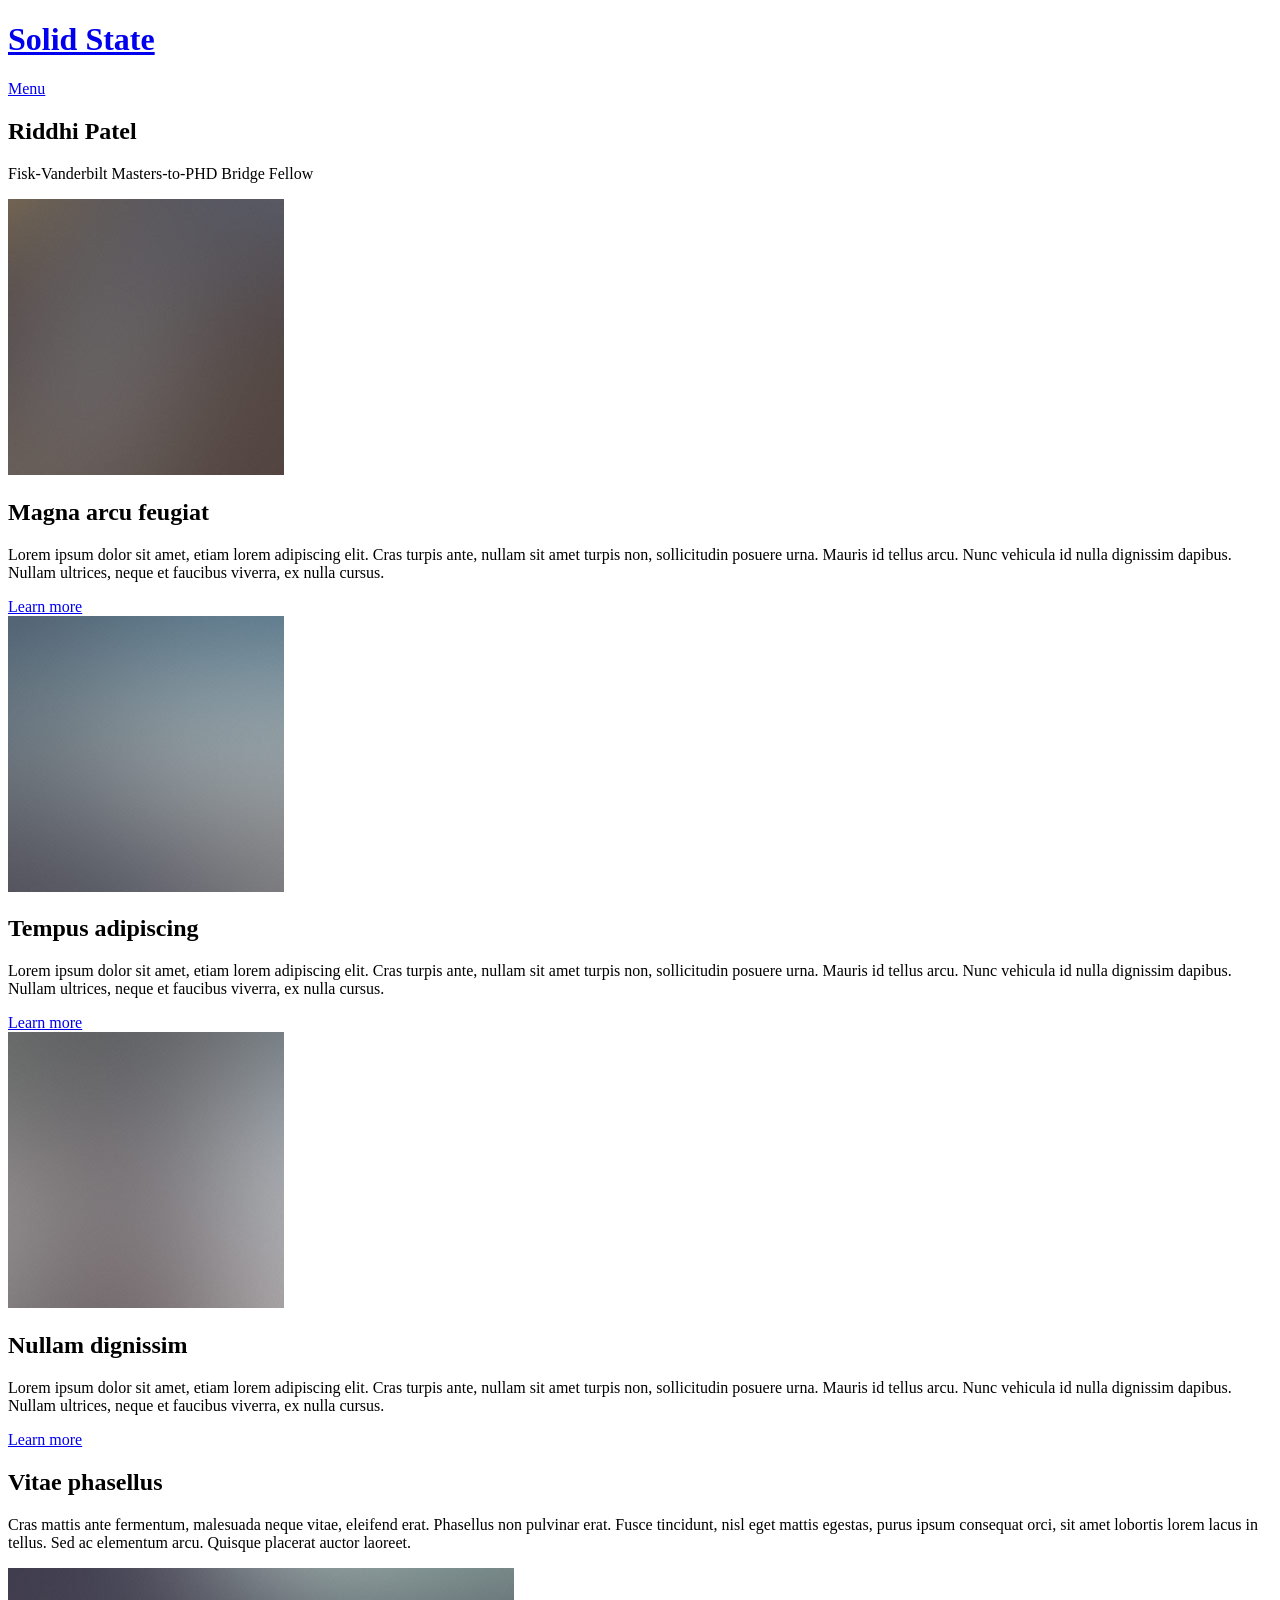
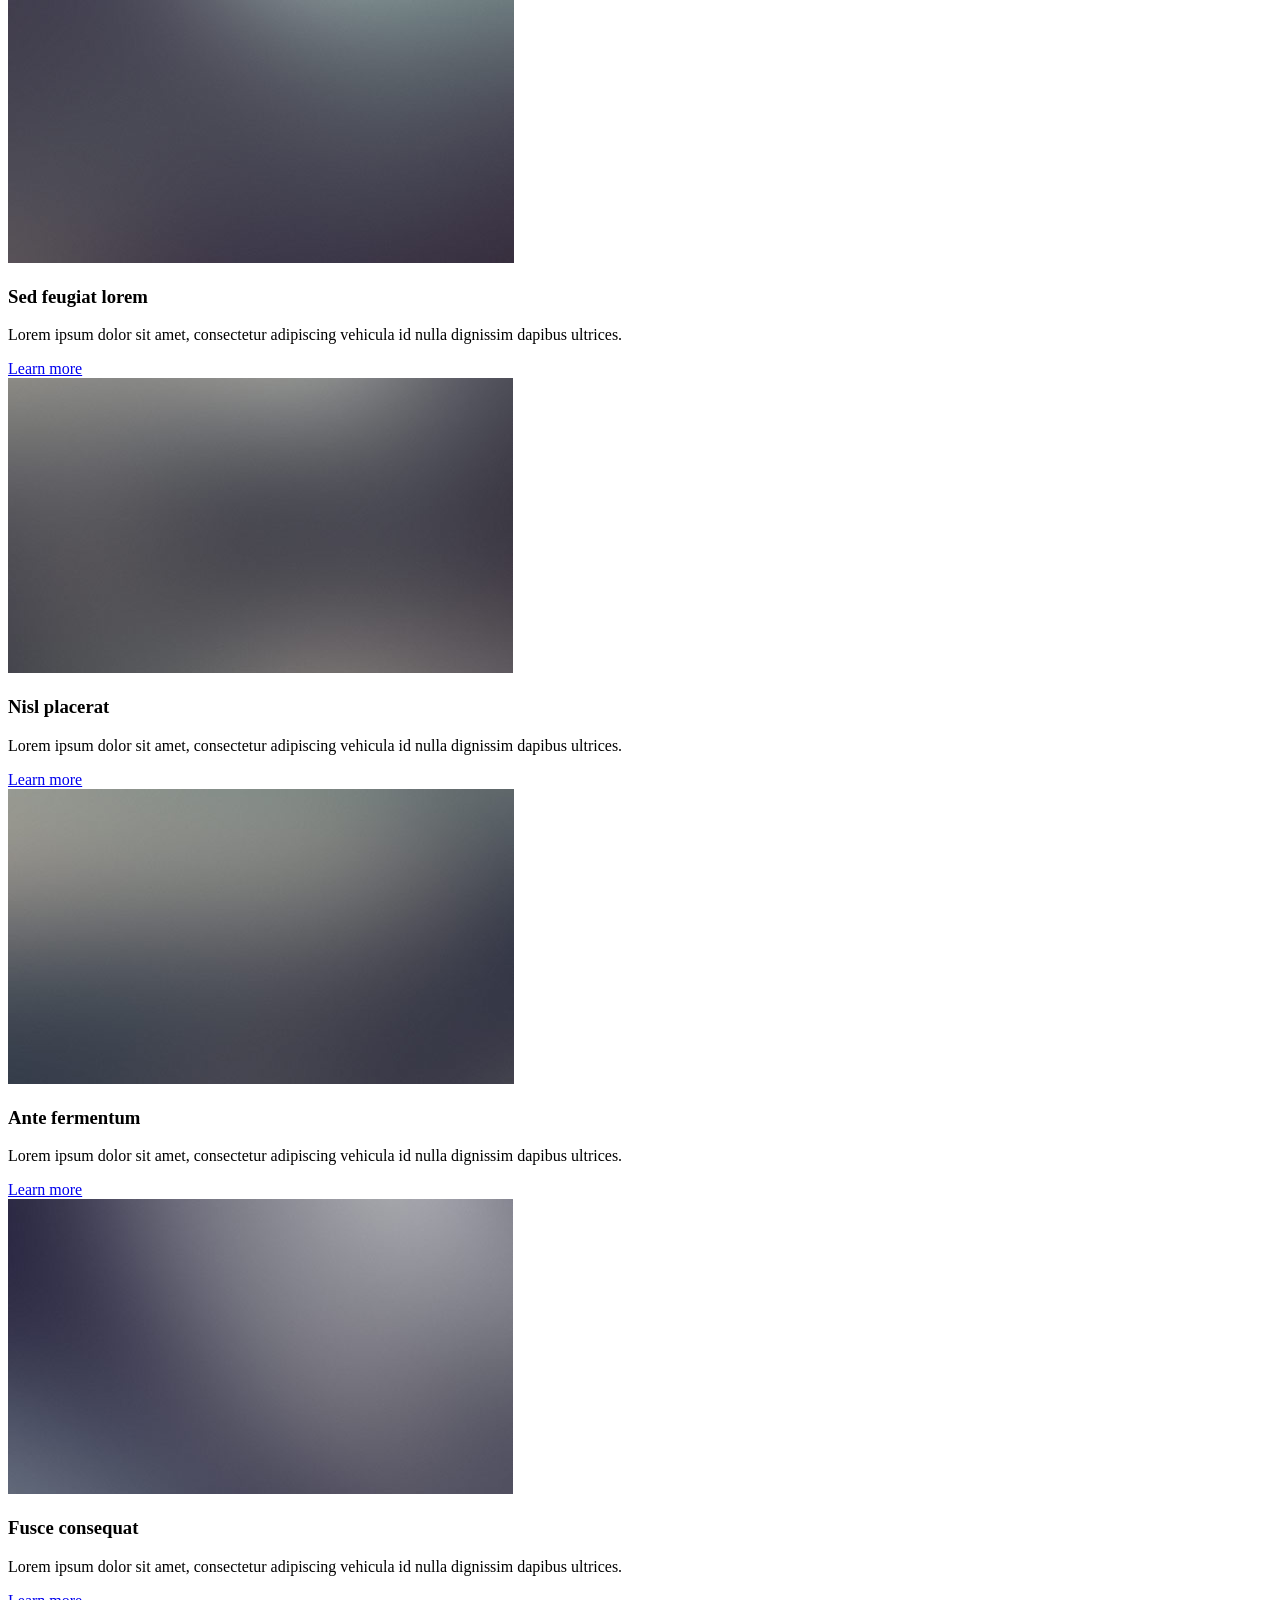
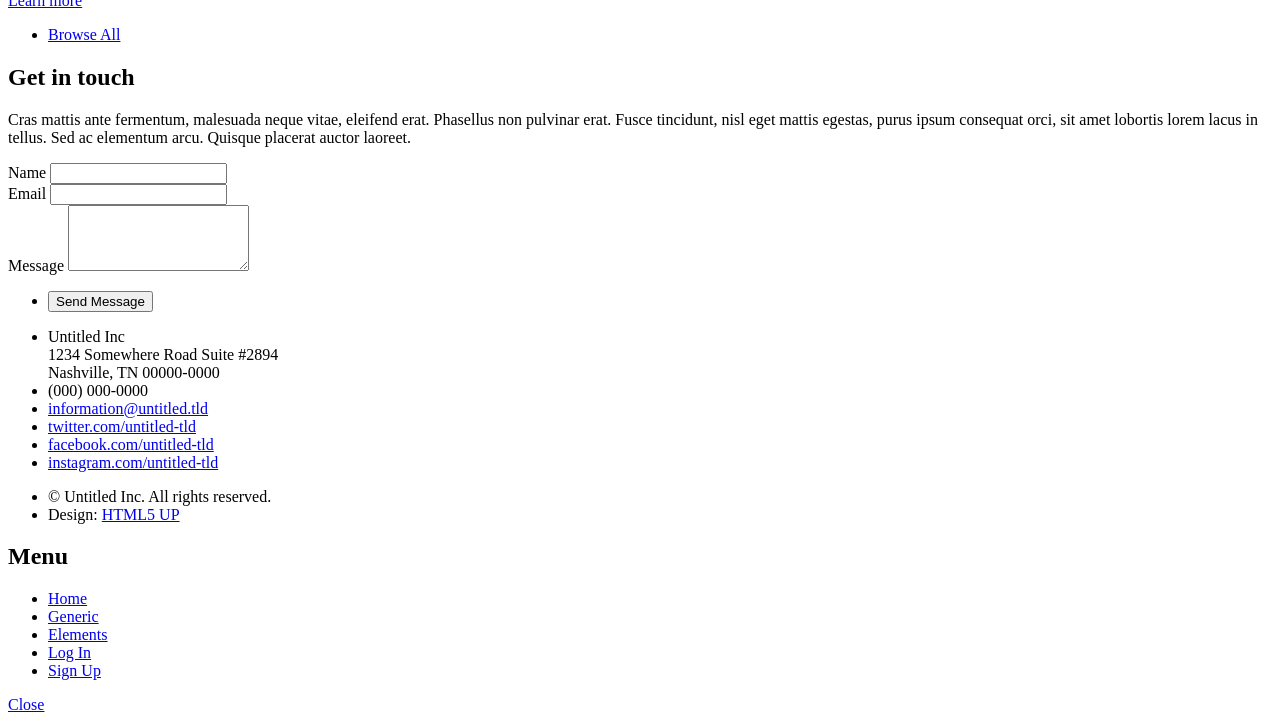
==== commit 777a717c: "Update index.html" ====
--- a/index.html
+++ b/index.html
@@ -44,8 +44,8 @@
 					<section id="banner">
 						<div class="inner">
 							<div class="logo"><span class="icon fa-gem"></span></div>
-							<h2>This is Solid State</h2>
-							<p>Another free + fully responsive site template by <a href="http://html5up.net">HTML5 UP</a></p>
+							<h2>Riddhi Patel</h2>
+							<p>Fisk-Vanderbilt Masters-to-PHD Bridge Fellow</p>
 						</div>
 					</section>
 
@@ -180,4 +180,4 @@
 			<script src="assets/js/main.js"></script>
 
 	</body>
-</html>+</html>
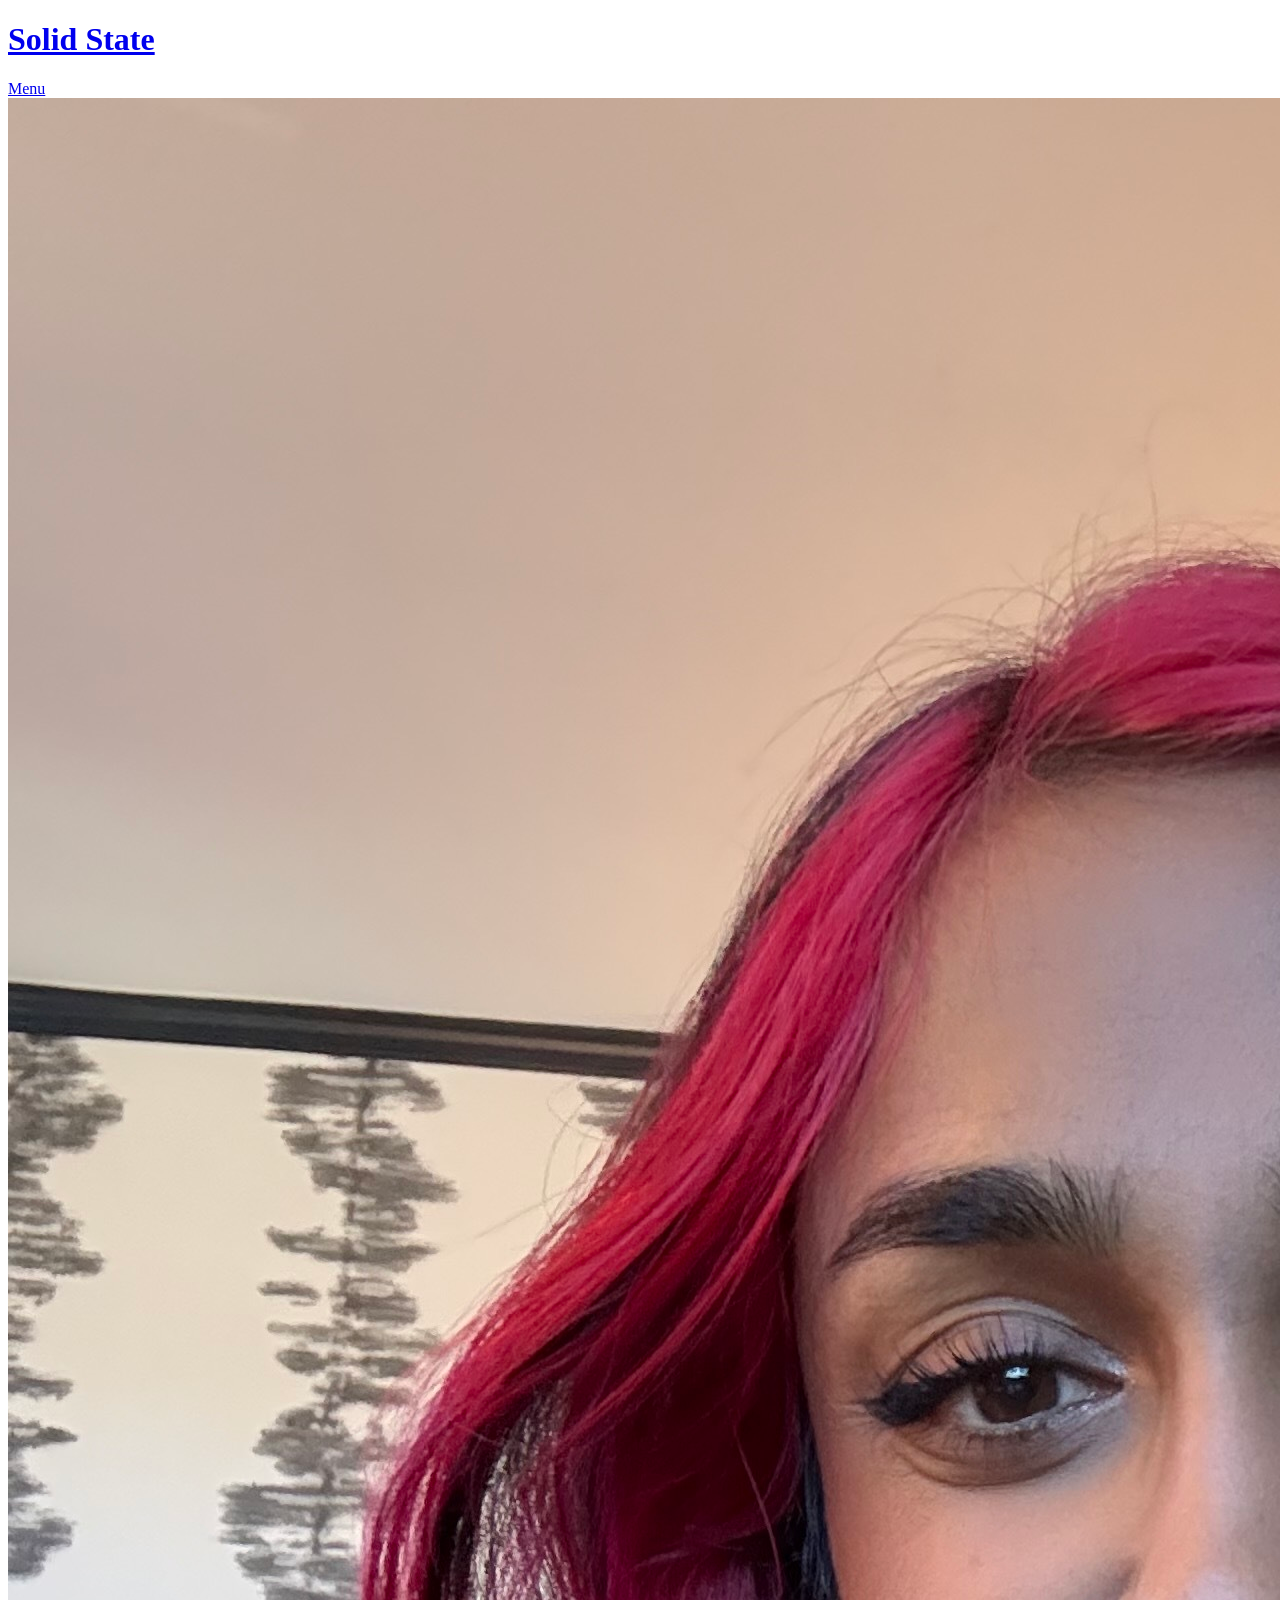
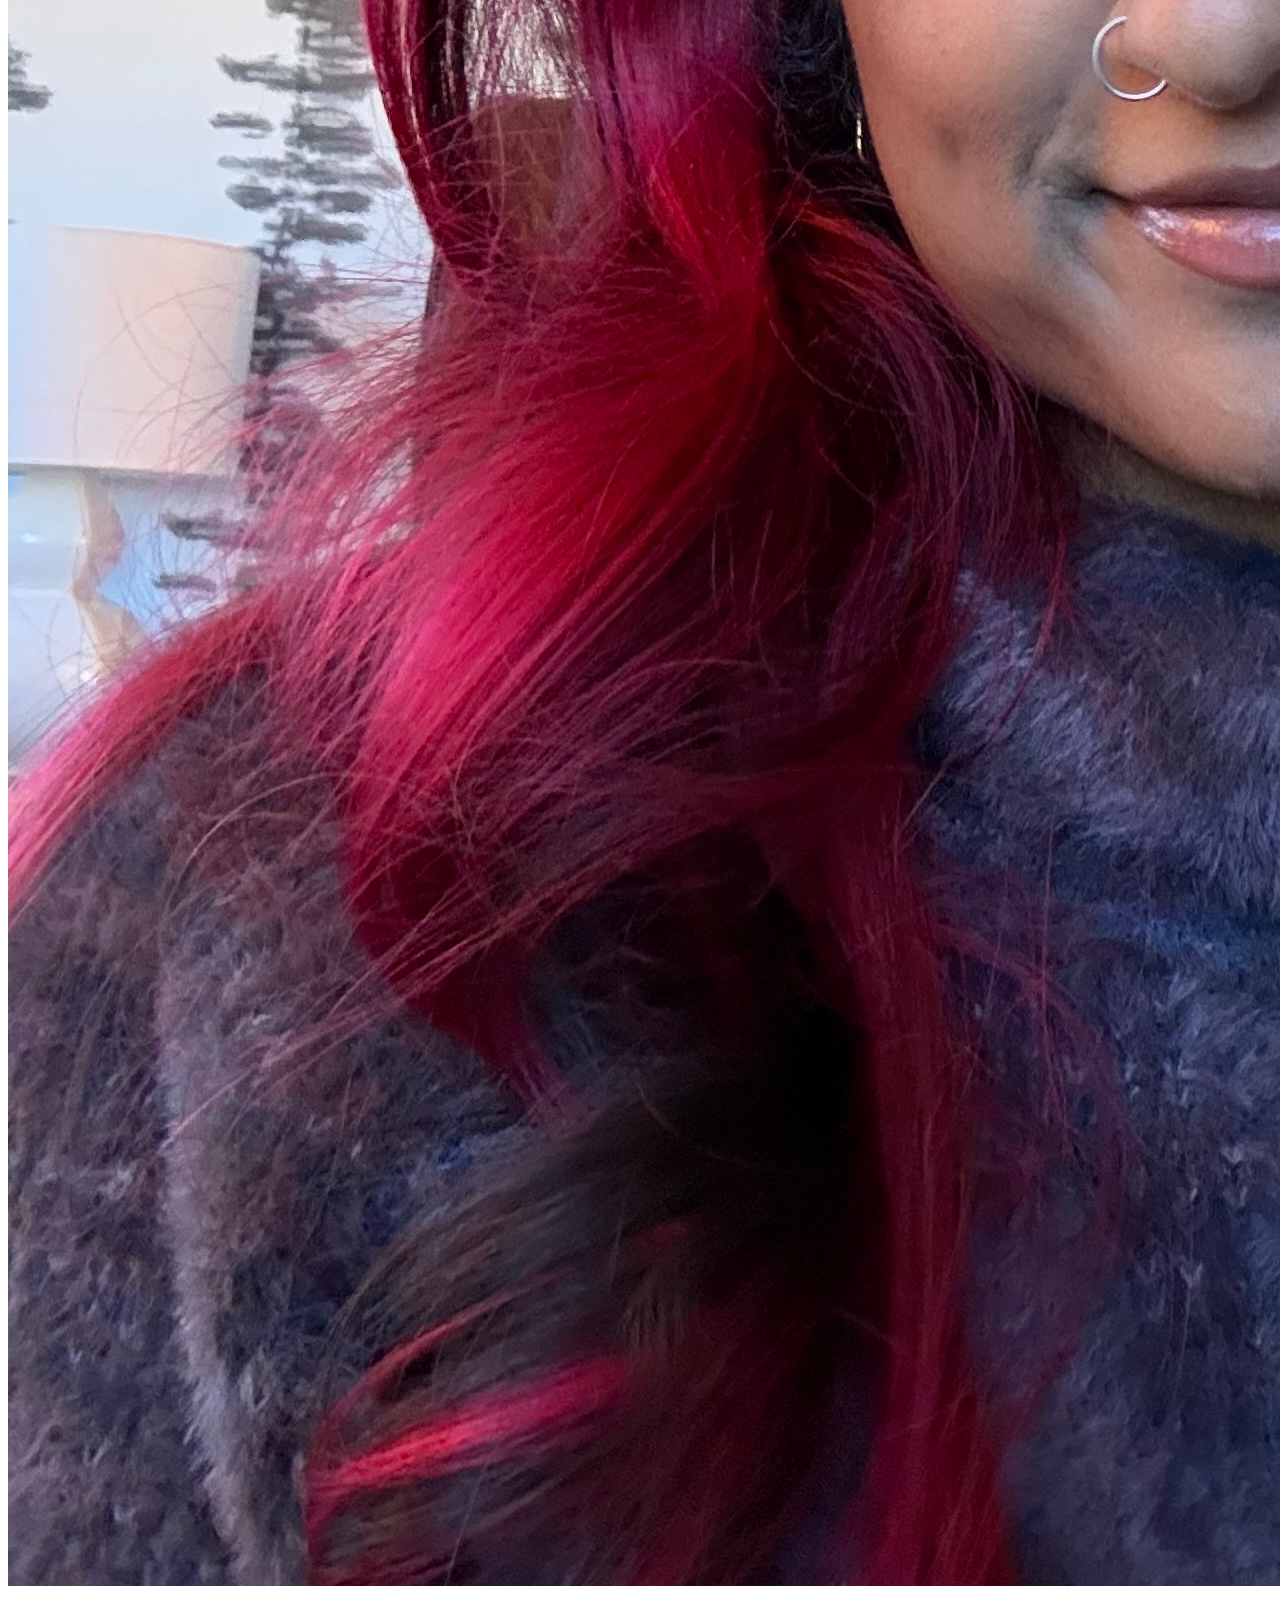
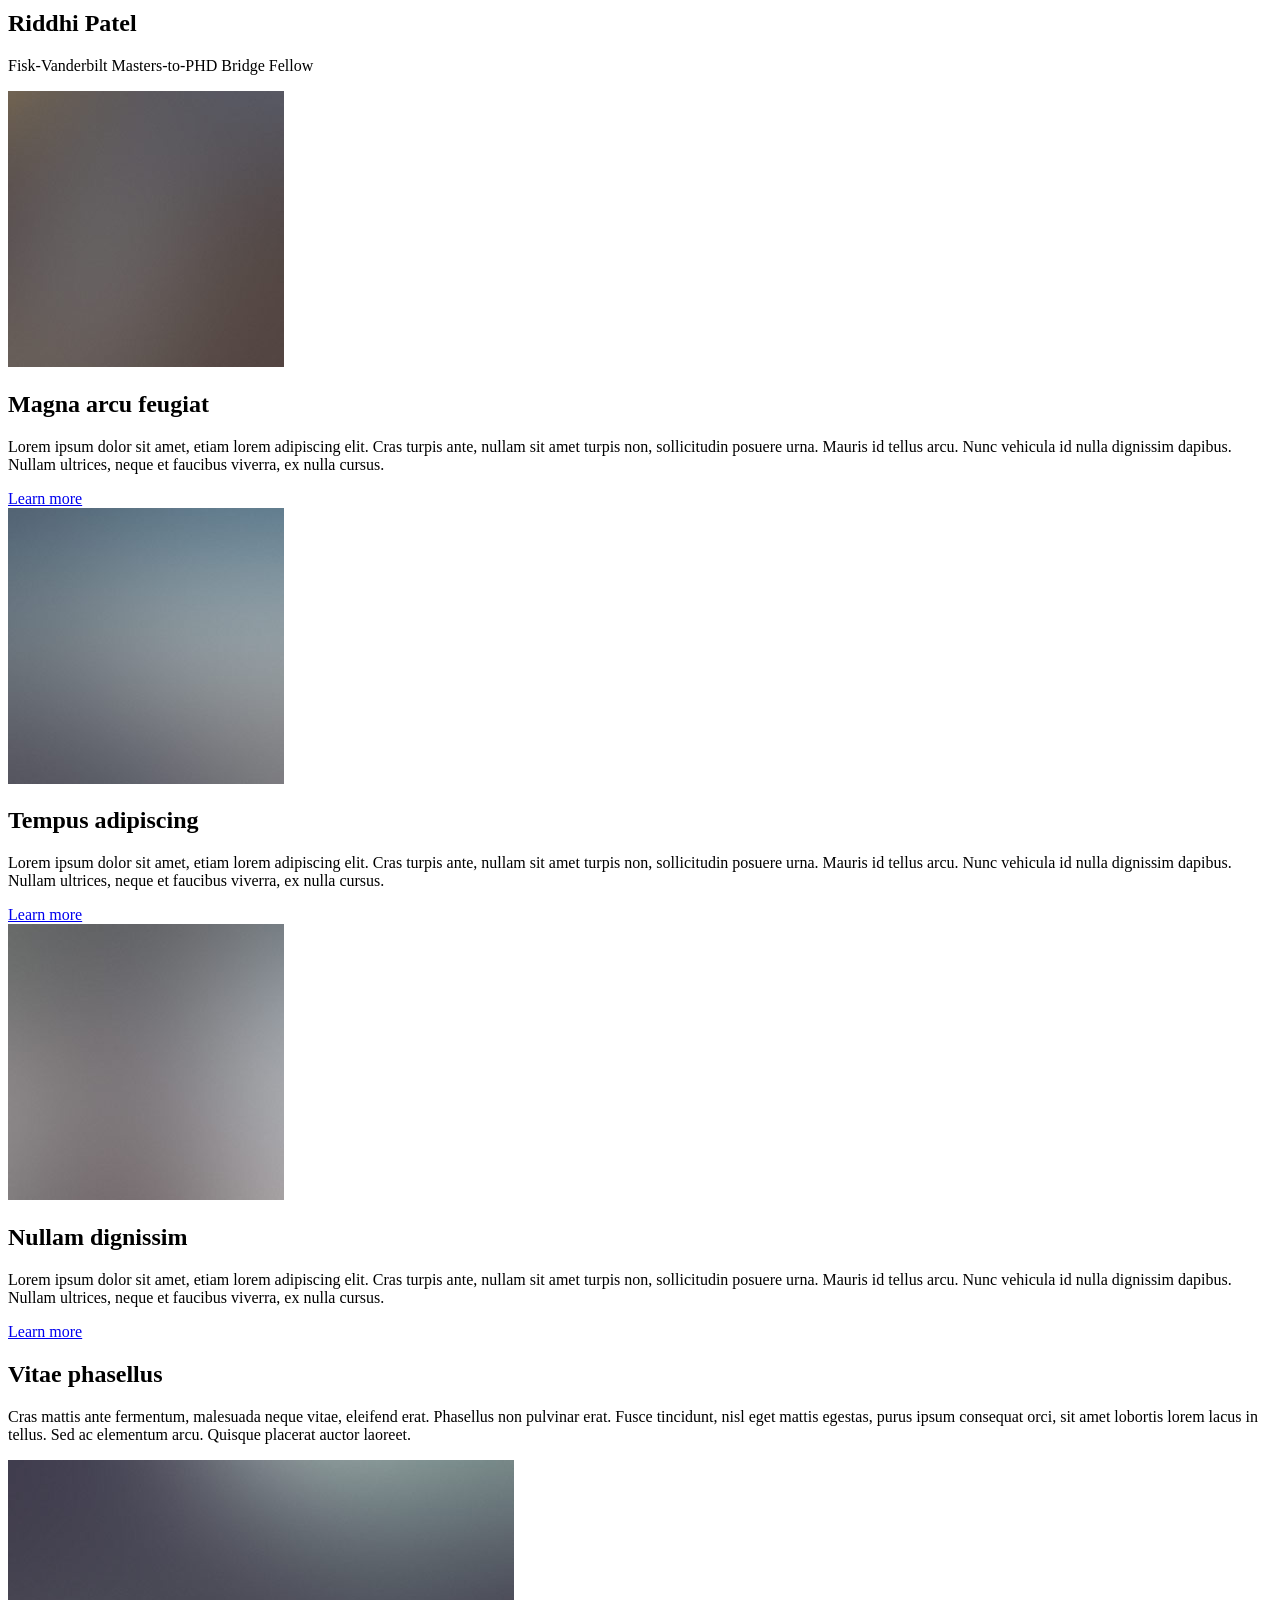
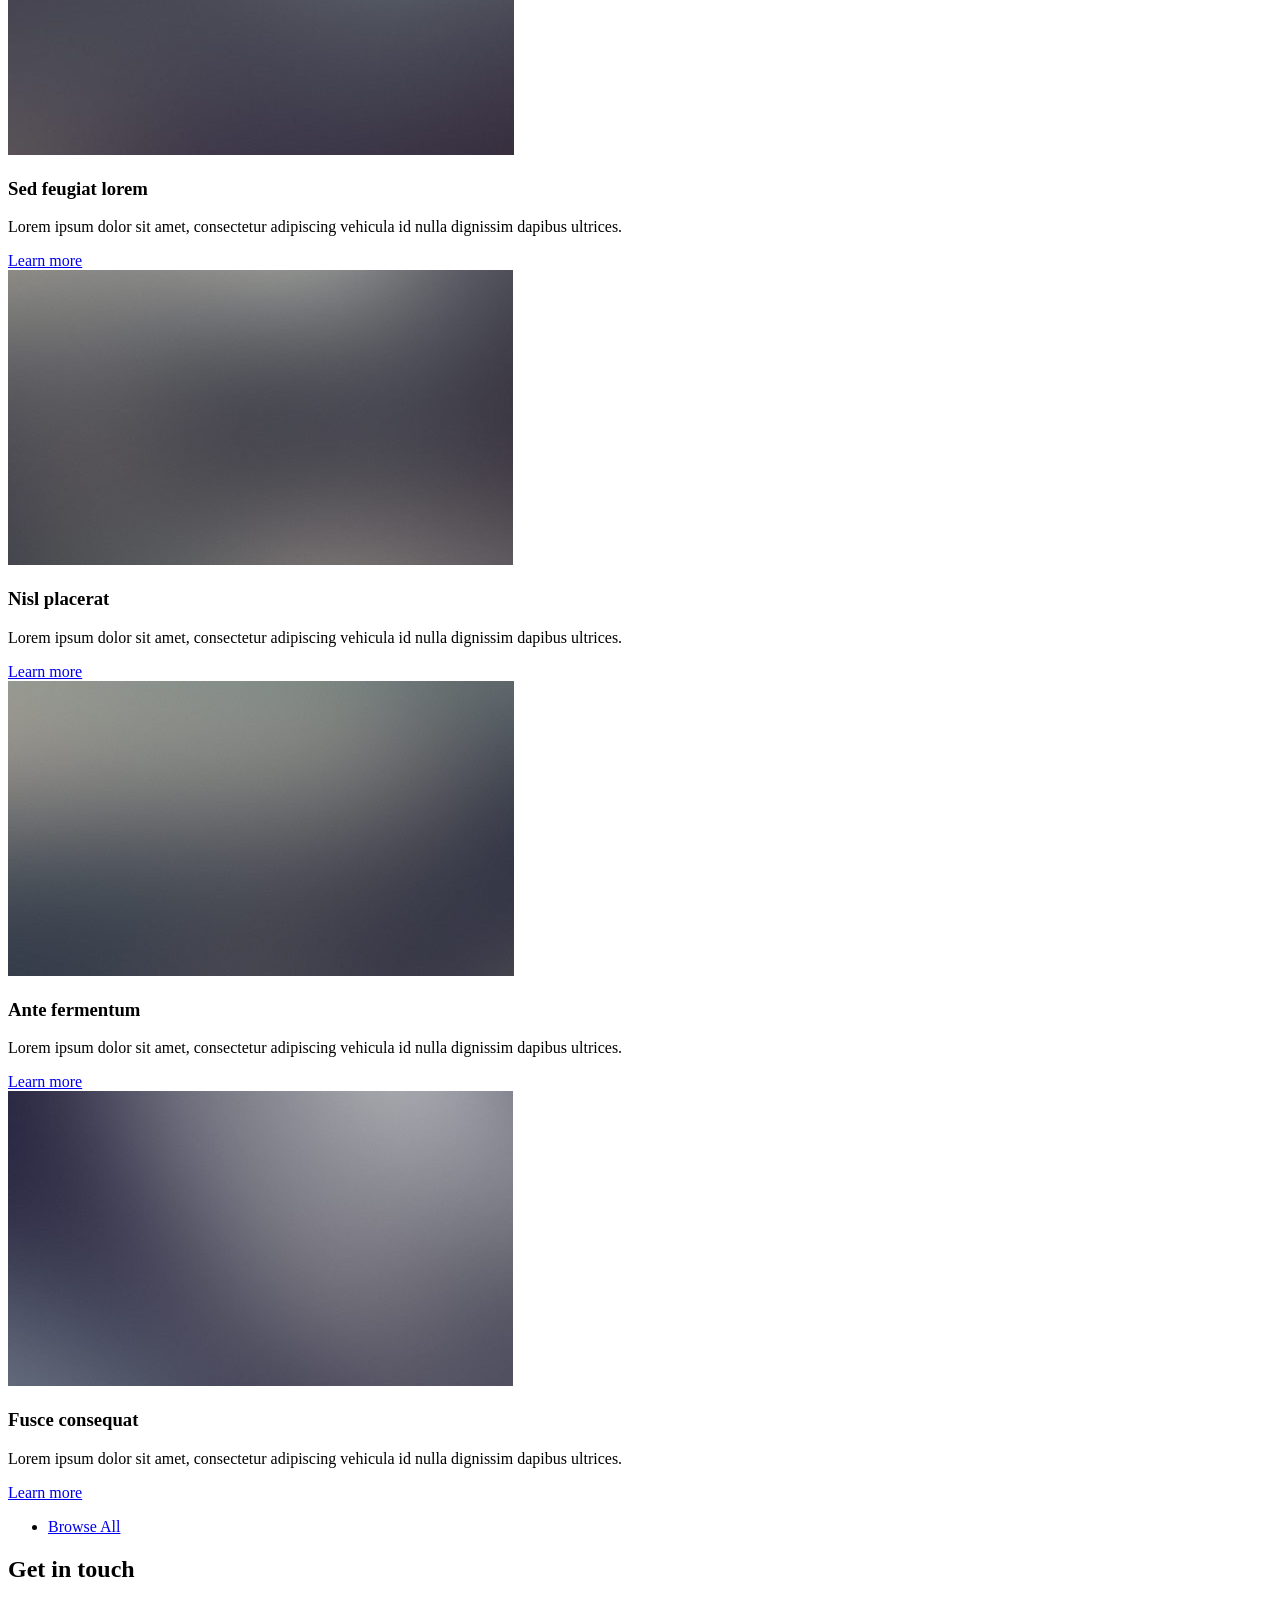
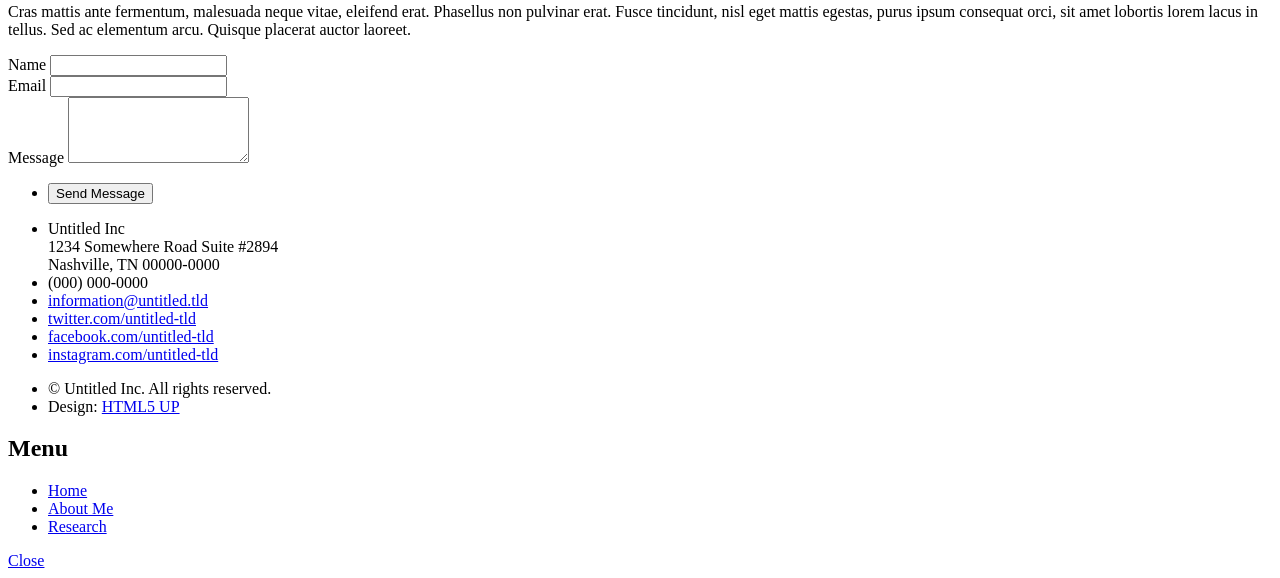
==== commit 003d2a25: "Update index.html" ====
--- a/index.html
+++ b/index.html
@@ -6,7 +6,7 @@
 -->
 <html>
 	<head>
-		<title>Solid State by HTML5 UP</title>
+		<title>Riddhi Patel</title>
 		<meta charset="utf-8" />
 		<meta name="viewport" content="width=device-width, initial-scale=1, user-scalable=no" />
 		<link rel="stylesheet" href="assets/css/main.css" />
@@ -31,10 +31,8 @@
 							<h2>Menu</h2>
 							<ul class="links">
 								<li><a href="index.html">Home</a></li>
-								<li><a href="generic.html">Generic</a></li>
-								<li><a href="elements.html">Elements</a></li>
-								<li><a href="#">Log In</a></li>
-								<li><a href="#">Sign Up</a></li>
+								<li><a href="generic.html">About Me</a></li>
+								<li><a href="elements.html">Research</a></li>
 							</ul>
 							<a href="#" class="close">Close</a>
 						</div>
@@ -43,7 +41,7 @@
 				<!-- Banner -->
 					<section id="banner">
 						<div class="inner">
-							<div class="logo"><span class="icon fa-gem"></span></div>
+							<div class="logo"><img src="images/me.jpeg" alt="Riddhi Patel" class="profile-img"></span></div>
 							<h2>Riddhi Patel</h2>
 							<p>Fisk-Vanderbilt Masters-to-PHD Bridge Fellow</p>
 						</div>
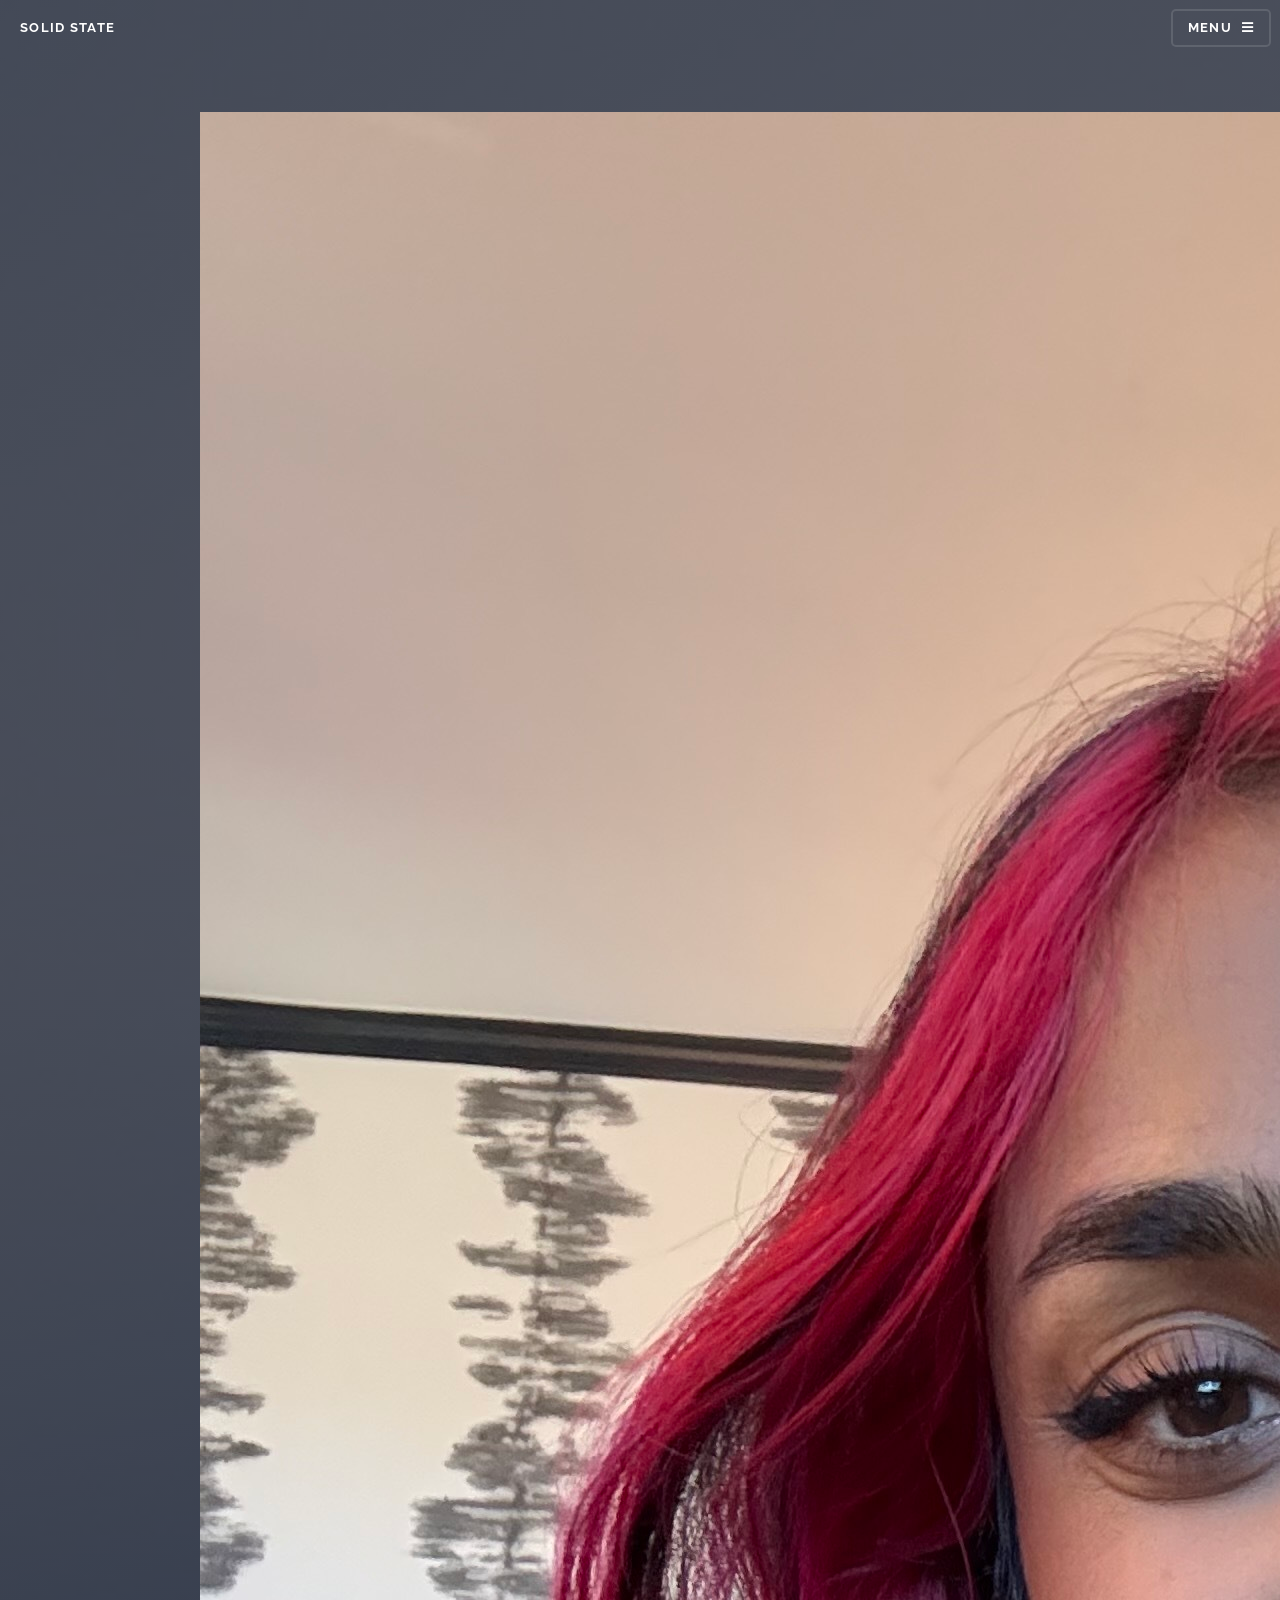
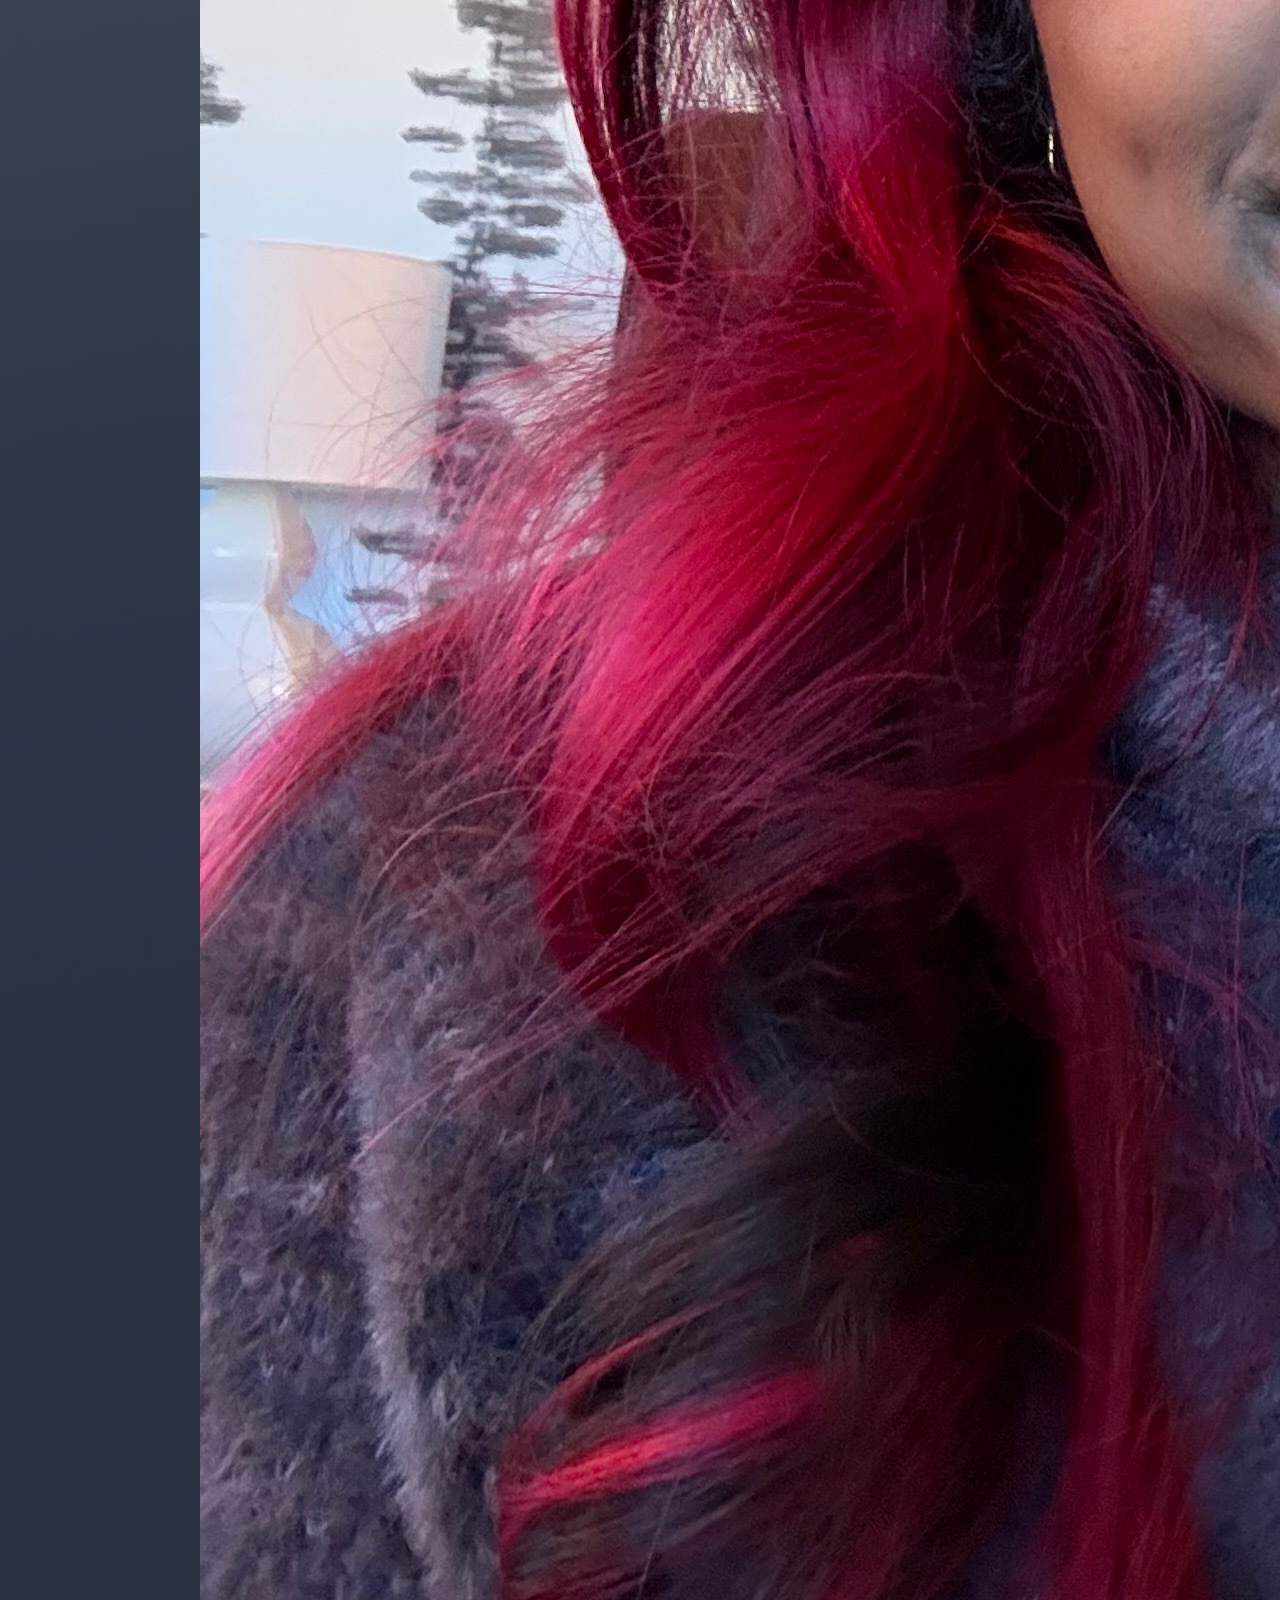
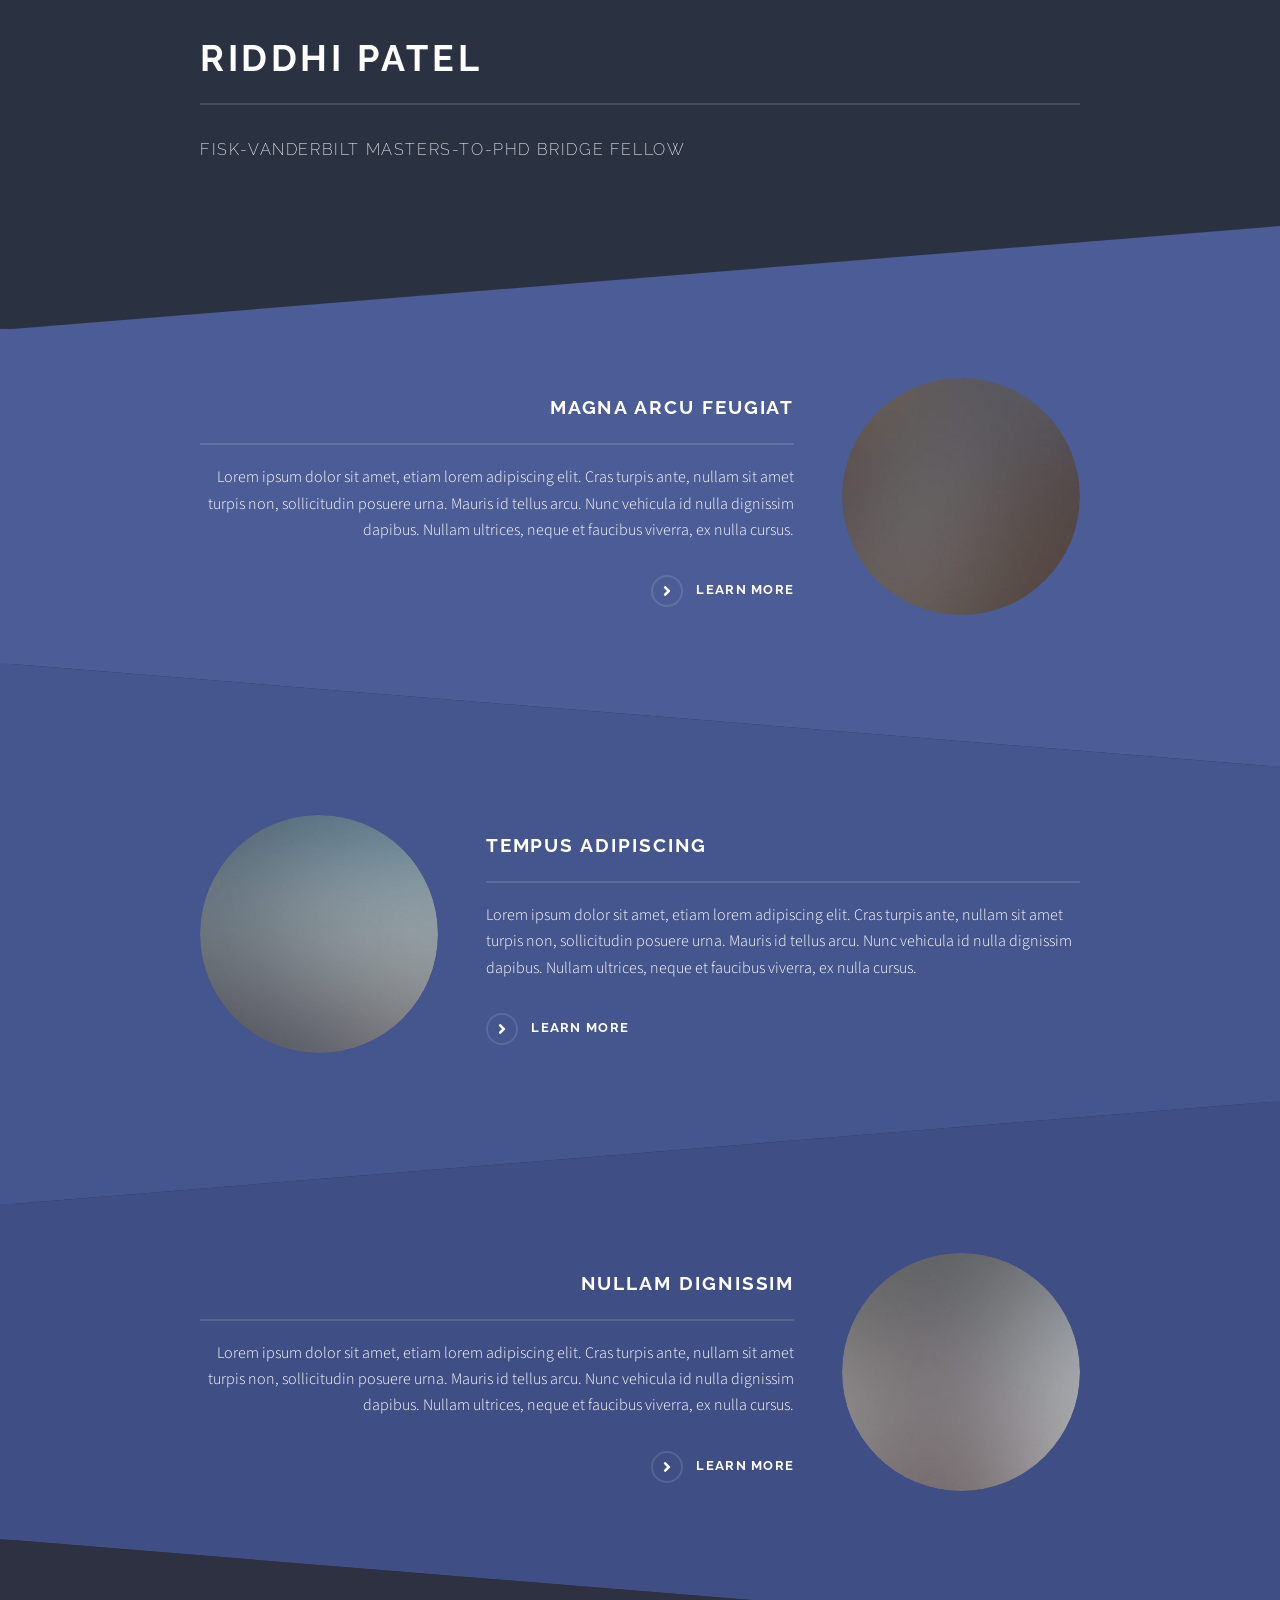
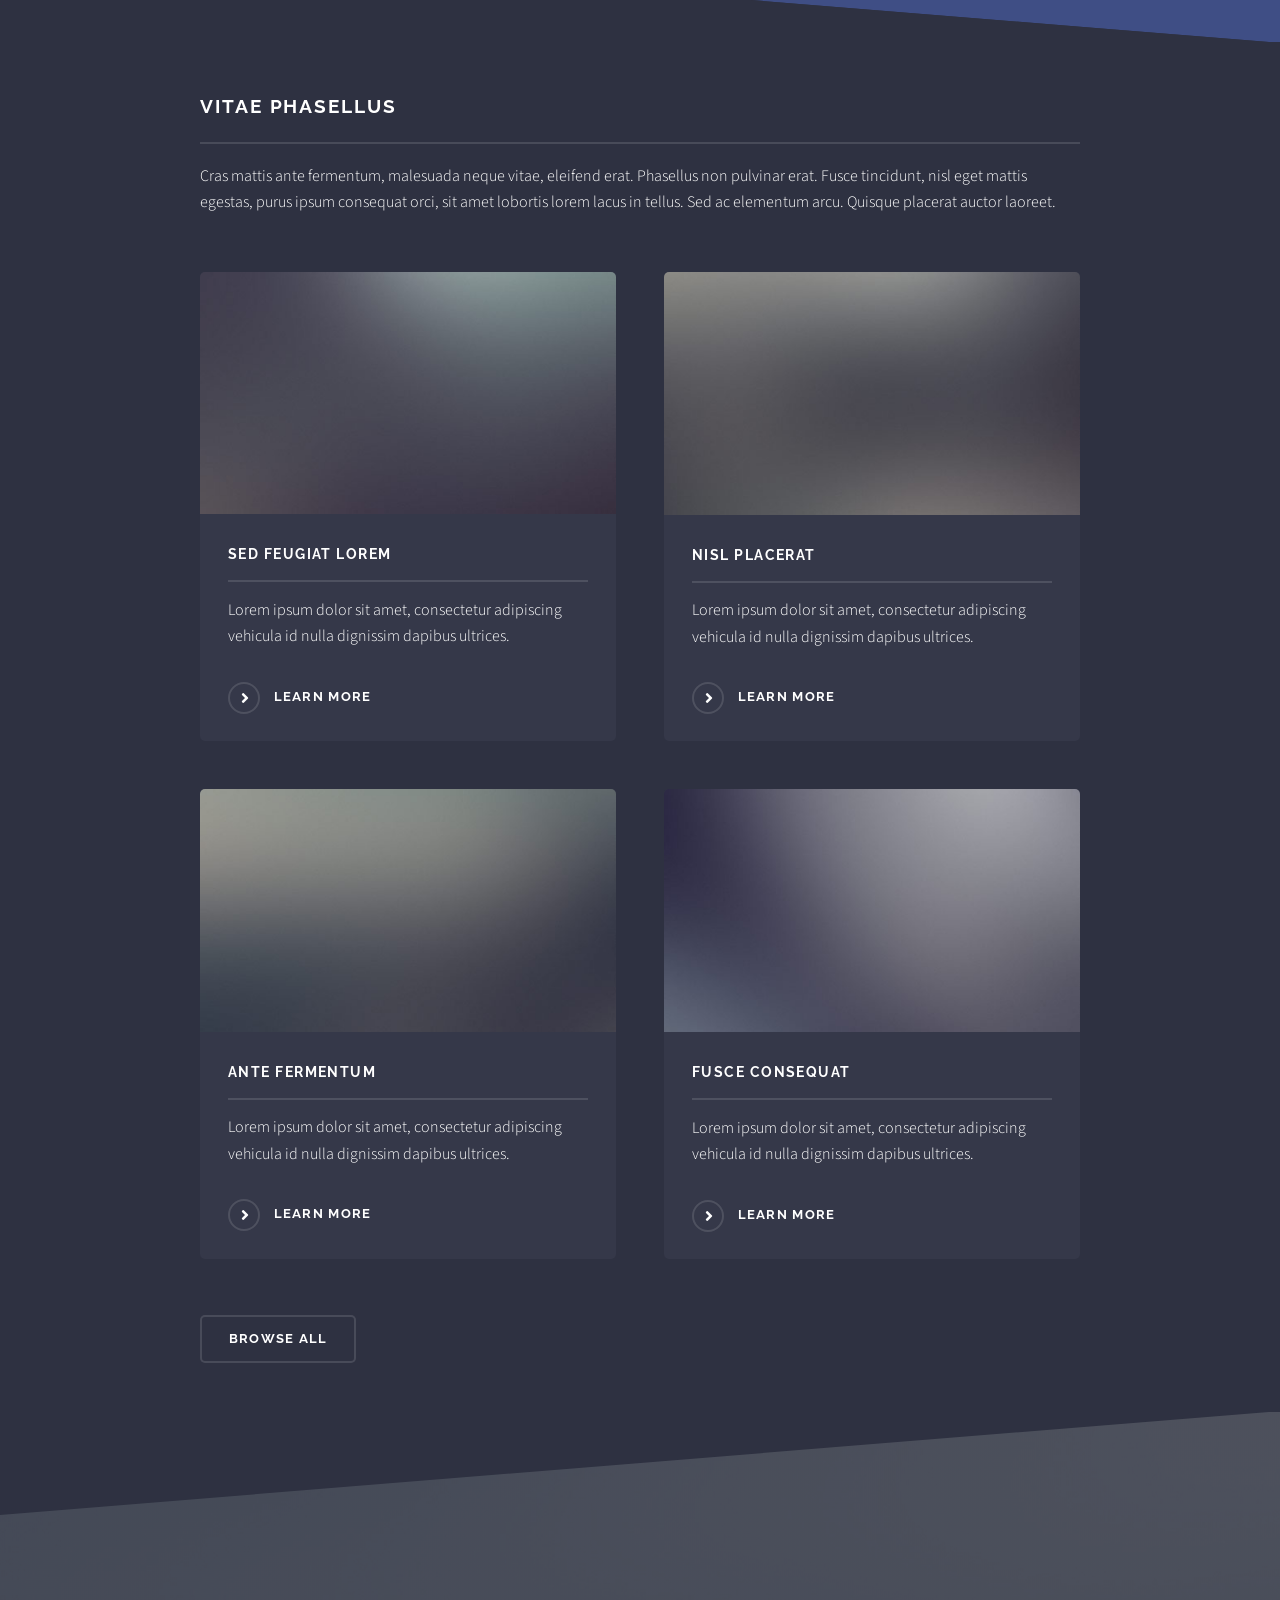
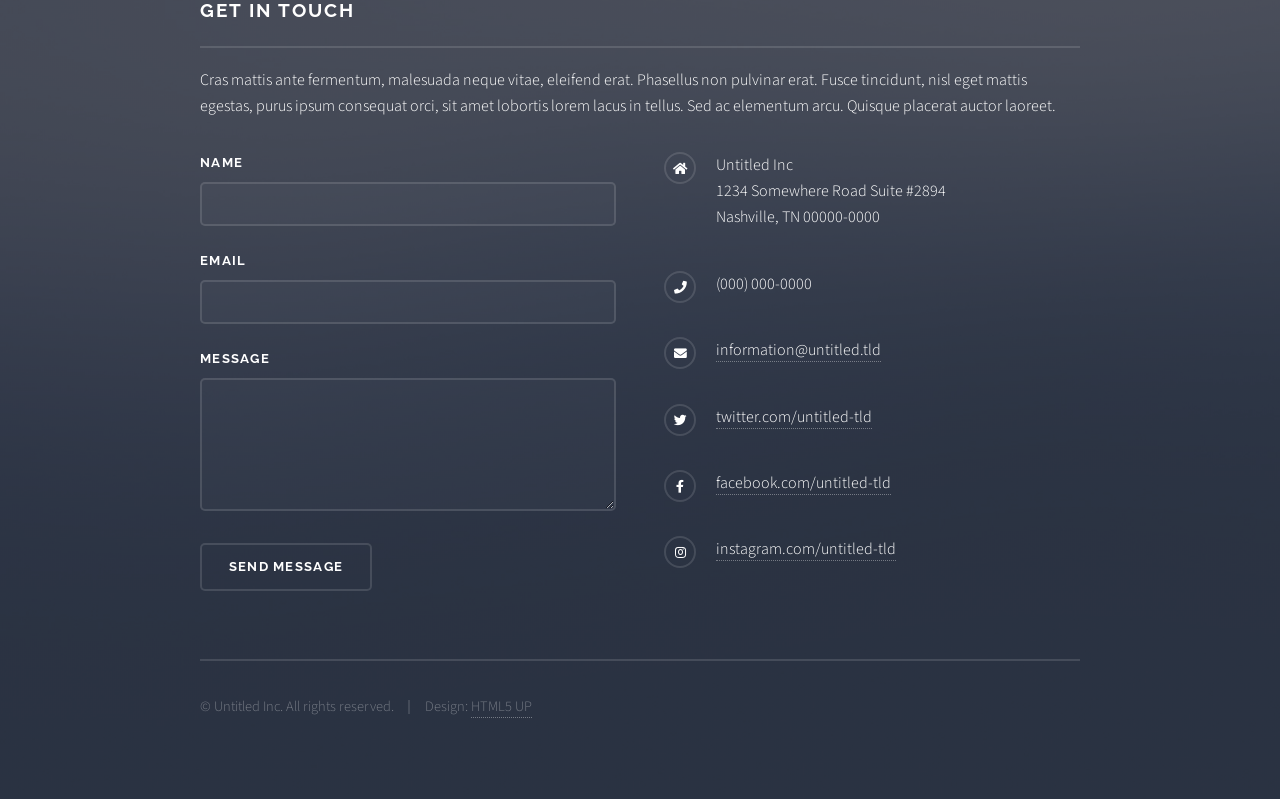
==== commit 53d35014: "Update index.html" ====
--- a/index.html
+++ b/index.html
@@ -41,7 +41,7 @@
 				<!-- Banner -->
 					<section id="banner">
 						<div class="inner">
-							<div class="logo"><img src="images/me.jpeg" alt="Riddhi Patel" class="profile-img"></span></div>
+							<div class="logo"><img src="images/me.jpeg" alt="Riddhi Patel" class="profile-img"></div>
 							<h2>Riddhi Patel</h2>
 							<p>Fisk-Vanderbilt Masters-to-PHD Bridge Fellow</p>
 						</div>
--- a/assets/css/main.css
+++ b/assets/css/main.css
@@ -1,4156 +1,4158 @@
-@import url(fontawesome-all.min.css);
-@import url("https://fonts.googleapis.com/css?family=Raleway:200,700|Source+Sans+Pro:300,600,300italic,600italic");
-
+@import url(fontawesome-all.min.css);
+@import url("https://fonts.googleapis.com/css?family=Raleway:200,700|Source+Sans+Pro:300,600,300italic,600italic");
+
 /*
 	Solid State by HTML5 UP
 	html5up.net | @ajlkn
 	Free for personal and commercial use under the CCA 3.0 license (html5up.net/license)
-*/
-
-html, body, div, span, applet, object,
-iframe, h1, h2, h3, h4, h5, h6, p, blockquote,
-pre, a, abbr, acronym, address, big, cite,
-code, del, dfn, em, img, ins, kbd, q, s, samp,
-small, strike, strong, sub, sup, tt, var, b,
-u, i, center, dl, dt, dd, ol, ul, li, fieldset,
-form, label, legend, table, caption, tbody,
-tfoot, thead, tr, th, td, article, aside,
-canvas, details, embed, figure, figcaption,
-footer, header, hgroup, menu, nav, output, ruby,
-section, summary, time, mark, audio, video {
-	margin: 0;
-	padding: 0;
-	border: 0;
-	font-size: 100%;
-	font: inherit;
-	vertical-align: baseline;}
-
-article, aside, details, figcaption, figure,
-footer, header, hgroup, menu, nav, section {
-	display: block;}
-
-body {
-	line-height: 1;
-}
-
-ol, ul {
-	list-style: none;
-}
-
-blockquote, q {
-	quotes: none;
-}
-
-	blockquote:before, blockquote:after, q:before, q:after {
-		content: '';
-		content: none;
-	}
-
-table {
-	border-collapse: collapse;
-	border-spacing: 0;
-}
-
-body {
-	-webkit-text-size-adjust: none;
-}
-
-mark {
-	background-color: transparent;
-	color: inherit;
-}
-
-input::-moz-focus-inner {
-	border: 0;
-	padding: 0;
-}
-
-input, select, textarea {
-	-moz-appearance: none;
-	-webkit-appearance: none;
-	-ms-appearance: none;
-	appearance: none;
-}
-
-/* Basic */
-
-	@-ms-viewport {
-		width: device-width;
-	}
-
-	body {
-		-ms-overflow-style: scrollbar;
-	}
-
-	@media screen and (max-width: 480px) {
-
-		html, body {
-			min-width: 320px;
-		}
-
-	}
-
-	html {
-		box-sizing: border-box;
-	}
-
-	*, *:before, *:after {
-		box-sizing: inherit;
-	}
-
-	body {
-		background-color: #2e3141;
-		background-image: linear-gradient(to top, rgba(46, 49, 65, 0.8), rgba(46, 49, 65, 0.8)), url("../../images/bg.jpg");
-		background-size: auto,- cover;
-		background-attachment: fixed,- fixed;
-		background-position: center,- center;
-	}
-
-		body.is-preload *, body.is-preload *:before, body.is-preload *:after {
-			-moz-animation: none !important;
-			-webkit-animation: none !important;
-			-ms-animation: none !important;
-			animation: none !important;
-			-moz-transition: none !important;
-			-webkit-transition: none !important;
-			-ms-transition: none !important;
-			transition: none !important;
-		}
-
-/* Type */
-
-	body, input, select, textarea {
-		color: #ffffff;
-		font-family: "Source Sans Pro", Helvetica, sans-serif;
-		font-size: 16.5pt;
-		font-weight: 300;
-		line-height: 1.65;
-	}
-
-		@media screen and (max-width: 1680px) {
-
-			body, input, select, textarea {
-				font-size: 13pt;
-			}
-
-		}
-
-		@media screen and (max-width: 1280px) {
-
-			body, input, select, textarea {
-				font-size: 12pt;
-			}
-
-		}
-
-		@media screen and (max-width: 980px) {
-
-			body, input, select, textarea {
-				font-size: 12pt;
-			}
-
-		}
-
-		@media screen and (max-width: 736px) {
-
-			body, input, select, textarea {
-				font-size: 12pt;
-			}
-
-		}
-
-		@media screen and (max-width: 480px) {
-
-			body, input, select, textarea {
-				font-size: 12pt;
-			}
-
-		}
-
-	a {
-		-moz-transition: color 0.2s ease-in-out, border-bottom-color 0.2s ease-in-out;
-		-webkit-transition: color 0.2s ease-in-out, border-bottom-color 0.2s ease-in-out;
-		-ms-transition: color 0.2s ease-in-out, border-bottom-color 0.2s ease-in-out;
-		transition: color 0.2s ease-in-out, border-bottom-color 0.2s ease-in-out;
-		border-bottom: dotted 1px rgba(255, 255, 255, 0.35);
-		color: #ffffff;
-		text-decoration: none;
-	}
-
-		a:hover {
-			border-bottom-color: transparent;
-			color: #ffffff !important;
-		}
-
-		a.special:not(.button) {
-			text-decoration: none;
-			border-bottom: 0;
-			display: block;
-			font-family: Raleway, Helvetica, sans-serif;
-			font-size: 0.8em;
-			font-weight: 700;
-			letter-spacing: 0.1em;
-			margin: 0 0 2em 0;
-			text-transform: uppercase;
-		}
-
-			a.special:not(.button):before {
-				-moz-osx-font-smoothing: grayscale;
-				-webkit-font-smoothing: antialiased;
-				display: inline-block;
-				font-style: normal;
-				font-variant: normal;
-				text-rendering: auto;
-				line-height: 1;
-				text-transform: none !important;
-				font-family: 'Font Awesome 5 Free';
-				font-weight: 900;
-			}
-
-			a.special:not(.button):before {
-				-moz-transition: background-color 0.2s ease-in-out;
-				-webkit-transition: background-color 0.2s ease-in-out;
-				-ms-transition: background-color 0.2s ease-in-out;
-				transition: background-color 0.2s ease-in-out;
-				border-radius: 100%;
-				border: solid 2px rgba(255, 255, 255, 0.125);
-				content: '\f105';
-				display: inline-block;
-				font-size: 1.25em;
-				height: 2em;
-				line-height: 1.75em;
-				margin-right: 0.85em;
-				text-align: center;
-				text-indent: 0.15em;
-				vertical-align: middle;
-				width: 2em;
-			}
-
-			a.special:not(.button):hover:before {
-				background-color: rgba(255, 255, 255, 0.025);
-			}
-
-			a.special:not(.button):active:before {
-				background-color: rgba(255, 255, 255, 0.075);
-			}
-
-	strong, b {
-		color: #ffffff;
-		font-weight: 600;
-	}
-
-	em, i {
-		font-style: italic;
-	}
-
-	p {
-		margin: 0 0 2em 0;
-	}
-
-	h1, h2, h3, h4, h5, h6 {
-		color: #ffffff;
-		font-family: Raleway, Helvetica, sans-serif;
-		font-weight: 700;
-		letter-spacing: 0.1em;
-		margin: 0 0 1em 0;
-		text-transform: uppercase;
-	}
-
-		h1 a, h2 a, h3 a, h4 a, h5 a, h6 a {
-			color: inherit;
-			text-decoration: none;
-			border-bottom: 0;
-		}
-
-		h1 span, h2 span, h3 span, h4 span, h5 span, h6 span {
-			font-weight: 200;
-		}
-
-		h1.major, h2.major, h3.major, h4.major, h5.major, h6.major {
-			padding-bottom: 1em;
-			border-bottom: solid 2px rgba(255, 255, 255, 0.125);
-		}
-
-	h2 {
-		font-size: 1.2em;
-	}
-
-	h3 {
-		font-size: 0.9em;
-	}
-
-	h4 {
-		font-size: 0.7em;
-	}
-
-	h5 {
-		font-size: 0.7em;
-	}
-
-	h6 {
-		font-size: 0.7em;
-	}
-
-	@media screen and (max-width: 736px) {
-
-		h2 {
-			font-size: 1em;
-		}
-
-		h3 {
-			font-size: 0.8em;
-		}
-
-	}
-
-	sub {
-		font-size: 0.8em;
-		position: relative;
-		top: 0.5em;
-	}
-
-	sup {
-		font-size: 0.8em;
-		position: relative;
-		top: -0.5em;
-	}
-
-	blockquote {
-		border-left: solid 4px rgba(255, 255, 255, 0.125);
-		font-style: italic;
-		margin: 0 0 2em 0;
-		padding: 0.5em 0 0.5em 2em;
-	}
-
-	code {
-		background: rgba(255, 255, 255, 0.025);
-		border-radius: 5px;
-		border: solid 2px rgba(255, 255, 255, 0.125);
-		font-family: "Courier New", monospace;
-		font-size: 0.9em;
-		margin: 0 0.25em;
-		padding: 0.25em 0.65em;
-	}
-
-	pre {
-		-webkit-overflow-scrolling: touch;
-		font-family: "Courier New", monospace;
-		font-size: 0.9em;
-		margin: 0 0 2em 0;
-	}
-
-		pre code {
-			display: block;
-			line-height: 1.75em;
-			padding: 1em 1.5em;
-			overflow-x: auto;
-		}
-
-	hr {
-		border: 0;
-		border-bottom: solid 2px rgba(255, 255, 255, 0.125);
-		margin: 2.5em 0;
-	}
-
-		hr.major {
-			margin: 4em 0;
-		}
-
-	.align-left {
-		text-align: left;
-	}
-
-	.align-center {
-		text-align: center;
-	}
-
-	.align-right {
-		text-align: right;
-	}
-
-/* Row */
-
-	.row {
-		display: flex;
-		flex-wrap: wrap;
-		box-sizing: border-box;
-		align-items: stretch;
-	}
-
-		.row > * {
-			box-sizing: border-box;
-		}
-
-		.row.gtr-uniform > * > :last-child {
-			margin-bottom: 0;
-		}
-
-		.row.aln-left {
-			justify-content: flex-start;
-		}
-
-		.row.aln-center {
-			justify-content: center;
-		}
-
-		.row.aln-right {
-			justify-content: flex-end;
-		}
-
-		.row.aln-top {
-			align-items: flex-start;
-		}
-
-		.row.aln-middle {
-			align-items: center;
-		}
-
-		.row.aln-bottom {
-			align-items: flex-end;
-		}
-
-		.row > .imp {
-			order: -1;
-		}
-
-		.row > .col-1 {
-			width: 8.33333%;
-		}
-
-		.row > .off-1 {
-			margin-left: 8.33333%;
-		}
-
-		.row > .col-2 {
-			width: 16.66667%;
-		}
-
-		.row > .off-2 {
-			margin-left: 16.66667%;
-		}
-
-		.row > .col-3 {
-			width: 25%;
-		}
-
-		.row > .off-3 {
-			margin-left: 25%;
-		}
-
-		.row > .col-4 {
-			width: 33.33333%;
-		}
-
-		.row > .off-4 {
-			margin-left: 33.33333%;
-		}
-
-		.row > .col-5 {
-			width: 41.66667%;
-		}
-
-		.row > .off-5 {
-			margin-left: 41.66667%;
-		}
-
-		.row > .col-6 {
-			width: 50%;
-		}
-
-		.row > .off-6 {
-			margin-left: 50%;
-		}
-
-		.row > .col-7 {
-			width: 58.33333%;
-		}
-
-		.row > .off-7 {
-			margin-left: 58.33333%;
-		}
-
-		.row > .col-8 {
-			width: 66.66667%;
-		}
-
-		.row > .off-8 {
-			margin-left: 66.66667%;
-		}
-
-		.row > .col-9 {
-			width: 75%;
-		}
-
-		.row > .off-9 {
-			margin-left: 75%;
-		}
-
-		.row > .col-10 {
-			width: 83.33333%;
-		}
-
-		.row > .off-10 {
-			margin-left: 83.33333%;
-		}
-
-		.row > .col-11 {
-			width: 91.66667%;
-		}
-
-		.row > .off-11 {
-			margin-left: 91.66667%;
-		}
-
-		.row > .col-12 {
-			width: 100%;
-		}
-
-		.row > .off-12 {
-			margin-left: 100%;
-		}
-
-		.row.gtr-0 {
-			margin-top: 0;
-			margin-left: 0em;
-		}
-
-			.row.gtr-0 > * {
-				padding: 0 0 0 0em;
-			}
-
-			.row.gtr-0.gtr-uniform {
-				margin-top: 0em;
-			}
-
-				.row.gtr-0.gtr-uniform > * {
-					padding-top: 0em;
-				}
-
-		.row.gtr-25 {
-			margin-top: 0;
-			margin-left: -0.4375em;
-		}
-
-			.row.gtr-25 > * {
-				padding: 0 0 0 0.4375em;
-			}
-
-			.row.gtr-25.gtr-uniform {
-				margin-top: -0.4375em;
-			}
-
-				.row.gtr-25.gtr-uniform > * {
-					padding-top: 0.4375em;
-				}
-
-		.row.gtr-50 {
-			margin-top: 0;
-			margin-left: -0.875em;
-		}
-
-			.row.gtr-50 > * {
-				padding: 0 0 0 0.875em;
-			}
-
-			.row.gtr-50.gtr-uniform {
-				margin-top: -0.875em;
-			}
-
-				.row.gtr-50.gtr-uniform > * {
-					padding-top: 0.875em;
-				}
-
-		.row {
-			margin-top: 0;
-			margin-left: -1.75em;
-		}
-
-			.row > * {
-				padding: 0 0 0 1.75em;
-			}
-
-			.row.gtr-uniform {
-				margin-top: -1.75em;
-			}
-
-				.row.gtr-uniform > * {
-					padding-top: 1.75em;
-				}
-
-		.row.gtr-150 {
-			margin-top: 0;
-			margin-left: -2.625em;
-		}
-
-			.row.gtr-150 > * {
-				padding: 0 0 0 2.625em;
-			}
-
-			.row.gtr-150.gtr-uniform {
-				margin-top: -2.625em;
-			}
-
-				.row.gtr-150.gtr-uniform > * {
-					padding-top: 2.625em;
-				}
-
-		.row.gtr-200 {
-			margin-top: 0;
-			margin-left: -3.5em;
-		}
-
-			.row.gtr-200 > * {
-				padding: 0 0 0 3.5em;
-			}
-
-			.row.gtr-200.gtr-uniform {
-				margin-top: -3.5em;
-			}
-
-				.row.gtr-200.gtr-uniform > * {
-					padding-top: 3.5em;
-				}
-
-		@media screen and (max-width: 1680px) {
-
-			.row {
-				display: flex;
-				flex-wrap: wrap;
-				box-sizing: border-box;
-				align-items: stretch;
-			}
-
-				.row > * {
-					box-sizing: border-box;
-				}
-
-				.row.gtr-uniform > * > :last-child {
-					margin-bottom: 0;
-				}
-
-				.row.aln-left {
-					justify-content: flex-start;
-				}
-
-				.row.aln-center {
-					justify-content: center;
-				}
-
-				.row.aln-right {
-					justify-content: flex-end;
-				}
-
-				.row.aln-top {
-					align-items: flex-start;
-				}
-
-				.row.aln-middle {
-					align-items: center;
-				}
-
-				.row.aln-bottom {
-					align-items: flex-end;
-				}
-
-				.row > .imp-xlarge {
-					order: -1;
-				}
-
-				.row > .col-1-xlarge {
-					width: 8.33333%;
-				}
-
-				.row > .off-1-xlarge {
-					margin-left: 8.33333%;
-				}
-
-				.row > .col-2-xlarge {
-					width: 16.66667%;
-				}
-
-				.row > .off-2-xlarge {
-					margin-left: 16.66667%;
-				}
-
-				.row > .col-3-xlarge {
-					width: 25%;
-				}
-
-				.row > .off-3-xlarge {
-					margin-left: 25%;
-				}
-
-				.row > .col-4-xlarge {
-					width: 33.33333%;
-				}
-
-				.row > .off-4-xlarge {
-					margin-left: 33.33333%;
-				}
-
-				.row > .col-5-xlarge {
-					width: 41.66667%;
-				}
-
-				.row > .off-5-xlarge {
-					margin-left: 41.66667%;
-				}
-
-				.row > .col-6-xlarge {
-					width: 50%;
-				}
-
-				.row > .off-6-xlarge {
-					margin-left: 50%;
-				}
-
-				.row > .col-7-xlarge {
-					width: 58.33333%;
-				}
-
-				.row > .off-7-xlarge {
-					margin-left: 58.33333%;
-				}
-
-				.row > .col-8-xlarge {
-					width: 66.66667%;
-				}
-
-				.row > .off-8-xlarge {
-					margin-left: 66.66667%;
-				}
-
-				.row > .col-9-xlarge {
-					width: 75%;
-				}
-
-				.row > .off-9-xlarge {
-					margin-left: 75%;
-				}
-
-				.row > .col-10-xlarge {
-					width: 83.33333%;
-				}
-
-				.row > .off-10-xlarge {
-					margin-left: 83.33333%;
-				}
-
-				.row > .col-11-xlarge {
-					width: 91.66667%;
-				}
-
-				.row > .off-11-xlarge {
-					margin-left: 91.66667%;
-				}
-
-				.row > .col-12-xlarge {
-					width: 100%;
-				}
-
-				.row > .off-12-xlarge {
-					margin-left: 100%;
-				}
-
-				.row.gtr-0 {
-					margin-top: 0;
-					margin-left: 0em;
-				}
-
-					.row.gtr-0 > * {
-						padding: 0 0 0 0em;
-					}
-
-					.row.gtr-0.gtr-uniform {
-						margin-top: 0em;
-					}
-
-						.row.gtr-0.gtr-uniform > * {
-							padding-top: 0em;
-						}
-
-				.row.gtr-25 {
-					margin-top: 0;
-					margin-left: -0.4375em;
-				}
-
-					.row.gtr-25 > * {
-						padding: 0 0 0 0.4375em;
-					}
-
-					.row.gtr-25.gtr-uniform {
-						margin-top: -0.4375em;
-					}
-
-						.row.gtr-25.gtr-uniform > * {
-							padding-top: 0.4375em;
-						}
-
-				.row.gtr-50 {
-					margin-top: 0;
-					margin-left: -0.875em;
-				}
-
-					.row.gtr-50 > * {
-						padding: 0 0 0 0.875em;
-					}
-
-					.row.gtr-50.gtr-uniform {
-						margin-top: -0.875em;
-					}
-
-						.row.gtr-50.gtr-uniform > * {
-							padding-top: 0.875em;
-						}
-
-				.row {
-					margin-top: 0;
-					margin-left: -1.75em;
-				}
-
-					.row > * {
-						padding: 0 0 0 1.75em;
-					}
-
-					.row.gtr-uniform {
-						margin-top: -1.75em;
-					}
-
-						.row.gtr-uniform > * {
-							padding-top: 1.75em;
-						}
-
-				.row.gtr-150 {
-					margin-top: 0;
-					margin-left: -2.625em;
-				}
-
-					.row.gtr-150 > * {
-						padding: 0 0 0 2.625em;
-					}
-
-					.row.gtr-150.gtr-uniform {
-						margin-top: -2.625em;
-					}
-
-						.row.gtr-150.gtr-uniform > * {
-							padding-top: 2.625em;
-						}
-
-				.row.gtr-200 {
-					margin-top: 0;
-					margin-left: -3.5em;
-				}
-
-					.row.gtr-200 > * {
-						padding: 0 0 0 3.5em;
-					}
-
-					.row.gtr-200.gtr-uniform {
-						margin-top: -3.5em;
-					}
-
-						.row.gtr-200.gtr-uniform > * {
-							padding-top: 3.5em;
-						}
-
-		}
-
-		@media screen and (max-width: 1280px) {
-
-			.row {
-				display: flex;
-				flex-wrap: wrap;
-				box-sizing: border-box;
-				align-items: stretch;
-			}
-
-				.row > * {
-					box-sizing: border-box;
-				}
-
-				.row.gtr-uniform > * > :last-child {
-					margin-bottom: 0;
-				}
-
-				.row.aln-left {
-					justify-content: flex-start;
-				}
-
-				.row.aln-center {
-					justify-content: center;
-				}
-
-				.row.aln-right {
-					justify-content: flex-end;
-				}
-
-				.row.aln-top {
-					align-items: flex-start;
-				}
-
-				.row.aln-middle {
-					align-items: center;
-				}
-
-				.row.aln-bottom {
-					align-items: flex-end;
-				}
-
-				.row > .imp-large {
-					order: -1;
-				}
-
-				.row > .col-1-large {
-					width: 8.33333%;
-				}
-
-				.row > .off-1-large {
-					margin-left: 8.33333%;
-				}
-
-				.row > .col-2-large {
-					width: 16.66667%;
-				}
-
-				.row > .off-2-large {
-					margin-left: 16.66667%;
-				}
-
-				.row > .col-3-large {
-					width: 25%;
-				}
-
-				.row > .off-3-large {
-					margin-left: 25%;
-				}
-
-				.row > .col-4-large {
-					width: 33.33333%;
-				}
-
-				.row > .off-4-large {
-					margin-left: 33.33333%;
-				}
-
-				.row > .col-5-large {
-					width: 41.66667%;
-				}
-
-				.row > .off-5-large {
-					margin-left: 41.66667%;
-				}
-
-				.row > .col-6-large {
-					width: 50%;
-				}
-
-				.row > .off-6-large {
-					margin-left: 50%;
-				}
-
-				.row > .col-7-large {
-					width: 58.33333%;
-				}
-
-				.row > .off-7-large {
-					margin-left: 58.33333%;
-				}
-
-				.row > .col-8-large {
-					width: 66.66667%;
-				}
-
-				.row > .off-8-large {
-					margin-left: 66.66667%;
-				}
-
-				.row > .col-9-large {
-					width: 75%;
-				}
-
-				.row > .off-9-large {
-					margin-left: 75%;
-				}
-
-				.row > .col-10-large {
-					width: 83.33333%;
-				}
-
-				.row > .off-10-large {
-					margin-left: 83.33333%;
-				}
-
-				.row > .col-11-large {
-					width: 91.66667%;
-				}
-
-				.row > .off-11-large {
-					margin-left: 91.66667%;
-				}
-
-				.row > .col-12-large {
-					width: 100%;
-				}
-
-				.row > .off-12-large {
-					margin-left: 100%;
-				}
-
-				.row.gtr-0 {
-					margin-top: 0;
-					margin-left: 0em;
-				}
-
-					.row.gtr-0 > * {
-						padding: 0 0 0 0em;
-					}
-
-					.row.gtr-0.gtr-uniform {
-						margin-top: 0em;
-					}
-
-						.row.gtr-0.gtr-uniform > * {
-							padding-top: 0em;
-						}
-
-				.row.gtr-25 {
-					margin-top: 0;
-					margin-left: -0.4375em;
-				}
-
-					.row.gtr-25 > * {
-						padding: 0 0 0 0.4375em;
-					}
-
-					.row.gtr-25.gtr-uniform {
-						margin-top: -0.4375em;
-					}
-
-						.row.gtr-25.gtr-uniform > * {
-							padding-top: 0.4375em;
-						}
-
-				.row.gtr-50 {
-					margin-top: 0;
-					margin-left: -0.875em;
-				}
-
-					.row.gtr-50 > * {
-						padding: 0 0 0 0.875em;
-					}
-
-					.row.gtr-50.gtr-uniform {
-						margin-top: -0.875em;
-					}
-
-						.row.gtr-50.gtr-uniform > * {
-							padding-top: 0.875em;
-						}
-
-				.row {
-					margin-top: 0;
-					margin-left: -1.75em;
-				}
-
-					.row > * {
-						padding: 0 0 0 1.75em;
-					}
-
-					.row.gtr-uniform {
-						margin-top: -1.75em;
-					}
-
-						.row.gtr-uniform > * {
-							padding-top: 1.75em;
-						}
-
-				.row.gtr-150 {
-					margin-top: 0;
-					margin-left: -2.625em;
-				}
-
-					.row.gtr-150 > * {
-						padding: 0 0 0 2.625em;
-					}
-
-					.row.gtr-150.gtr-uniform {
-						margin-top: -2.625em;
-					}
-
-						.row.gtr-150.gtr-uniform > * {
-							padding-top: 2.625em;
-						}
-
-				.row.gtr-200 {
-					margin-top: 0;
-					margin-left: -3.5em;
-				}
-
-					.row.gtr-200 > * {
-						padding: 0 0 0 3.5em;
-					}
-
-					.row.gtr-200.gtr-uniform {
-						margin-top: -3.5em;
-					}
-
-						.row.gtr-200.gtr-uniform > * {
-							padding-top: 3.5em;
-						}
-
-		}
-
-		@media screen and (max-width: 980px) {
-
-			.row {
-				display: flex;
-				flex-wrap: wrap;
-				box-sizing: border-box;
-				align-items: stretch;
-			}
-
-				.row > * {
-					box-sizing: border-box;
-				}
-
-				.row.gtr-uniform > * > :last-child {
-					margin-bottom: 0;
-				}
-
-				.row.aln-left {
-					justify-content: flex-start;
-				}
-
-				.row.aln-center {
-					justify-content: center;
-				}
-
-				.row.aln-right {
-					justify-content: flex-end;
-				}
-
-				.row.aln-top {
-					align-items: flex-start;
-				}
-
-				.row.aln-middle {
-					align-items: center;
-				}
-
-				.row.aln-bottom {
-					align-items: flex-end;
-				}
-
-				.row > .imp-medium {
-					order: -1;
-				}
-
-				.row > .col-1-medium {
-					width: 8.33333%;
-				}
-
-				.row > .off-1-medium {
-					margin-left: 8.33333%;
-				}
-
-				.row > .col-2-medium {
-					width: 16.66667%;
-				}
-
-				.row > .off-2-medium {
-					margin-left: 16.66667%;
-				}
-
-				.row > .col-3-medium {
-					width: 25%;
-				}
-
-				.row > .off-3-medium {
-					margin-left: 25%;
-				}
-
-				.row > .col-4-medium {
-					width: 33.33333%;
-				}
-
-				.row > .off-4-medium {
-					margin-left: 33.33333%;
-				}
-
-				.row > .col-5-medium {
-					width: 41.66667%;
-				}
-
-				.row > .off-5-medium {
-					margin-left: 41.66667%;
-				}
-
-				.row > .col-6-medium {
-					width: 50%;
-				}
-
-				.row > .off-6-medium {
-					margin-left: 50%;
-				}
-
-				.row > .col-7-medium {
-					width: 58.33333%;
-				}
-
-				.row > .off-7-medium {
-					margin-left: 58.33333%;
-				}
-
-				.row > .col-8-medium {
-					width: 66.66667%;
-				}
-
-				.row > .off-8-medium {
-					margin-left: 66.66667%;
-				}
-
-				.row > .col-9-medium {
-					width: 75%;
-				}
-
-				.row > .off-9-medium {
-					margin-left: 75%;
-				}
-
-				.row > .col-10-medium {
-					width: 83.33333%;
-				}
-
-				.row > .off-10-medium {
-					margin-left: 83.33333%;
-				}
-
-				.row > .col-11-medium {
-					width: 91.66667%;
-				}
-
-				.row > .off-11-medium {
-					margin-left: 91.66667%;
-				}
-
-				.row > .col-12-medium {
-					width: 100%;
-				}
-
-				.row > .off-12-medium {
-					margin-left: 100%;
-				}
-
-				.row.gtr-0 {
-					margin-top: 0;
-					margin-left: 0em;
-				}
-
-					.row.gtr-0 > * {
-						padding: 0 0 0 0em;
-					}
-
-					.row.gtr-0.gtr-uniform {
-						margin-top: 0em;
-					}
-
-						.row.gtr-0.gtr-uniform > * {
-							padding-top: 0em;
-						}
-
-				.row.gtr-25 {
-					margin-top: 0;
-					margin-left: -0.4375em;
-				}
-
-					.row.gtr-25 > * {
-						padding: 0 0 0 0.4375em;
-					}
-
-					.row.gtr-25.gtr-uniform {
-						margin-top: -0.4375em;
-					}
-
-						.row.gtr-25.gtr-uniform > * {
-							padding-top: 0.4375em;
-						}
-
-				.row.gtr-50 {
-					margin-top: 0;
-					margin-left: -0.875em;
-				}
-
-					.row.gtr-50 > * {
-						padding: 0 0 0 0.875em;
-					}
-
-					.row.gtr-50.gtr-uniform {
-						margin-top: -0.875em;
-					}
-
-						.row.gtr-50.gtr-uniform > * {
-							padding-top: 0.875em;
-						}
-
-				.row {
-					margin-top: 0;
-					margin-left: -1.75em;
-				}
-
-					.row > * {
-						padding: 0 0 0 1.75em;
-					}
-
-					.row.gtr-uniform {
-						margin-top: -1.75em;
-					}
-
-						.row.gtr-uniform > * {
-							padding-top: 1.75em;
-						}
-
-				.row.gtr-150 {
-					margin-top: 0;
-					margin-left: -2.625em;
-				}
-
-					.row.gtr-150 > * {
-						padding: 0 0 0 2.625em;
-					}
-
-					.row.gtr-150.gtr-uniform {
-						margin-top: -2.625em;
-					}
-
-						.row.gtr-150.gtr-uniform > * {
-							padding-top: 2.625em;
-						}
-
-				.row.gtr-200 {
-					margin-top: 0;
-					margin-left: -3.5em;
-				}
-
-					.row.gtr-200 > * {
-						padding: 0 0 0 3.5em;
-					}
-
-					.row.gtr-200.gtr-uniform {
-						margin-top: -3.5em;
-					}
-
-						.row.gtr-200.gtr-uniform > * {
-							padding-top: 3.5em;
-						}
-
-		}
-
-		@media screen and (max-width: 736px) {
-
-			.row {
-				display: flex;
-				flex-wrap: wrap;
-				box-sizing: border-box;
-				align-items: stretch;
-			}
-
-				.row > * {
-					box-sizing: border-box;
-				}
-
-				.row.gtr-uniform > * > :last-child {
-					margin-bottom: 0;
-				}
-
-				.row.aln-left {
-					justify-content: flex-start;
-				}
-
-				.row.aln-center {
-					justify-content: center;
-				}
-
-				.row.aln-right {
-					justify-content: flex-end;
-				}
-
-				.row.aln-top {
-					align-items: flex-start;
-				}
-
-				.row.aln-middle {
-					align-items: center;
-				}
-
-				.row.aln-bottom {
-					align-items: flex-end;
-				}
-
-				.row > .imp-small {
-					order: -1;
-				}
-
-				.row > .col-1-small {
-					width: 8.33333%;
-				}
-
-				.row > .off-1-small {
-					margin-left: 8.33333%;
-				}
-
-				.row > .col-2-small {
-					width: 16.66667%;
-				}
-
-				.row > .off-2-small {
-					margin-left: 16.66667%;
-				}
-
-				.row > .col-3-small {
-					width: 25%;
-				}
-
-				.row > .off-3-small {
-					margin-left: 25%;
-				}
-
-				.row > .col-4-small {
-					width: 33.33333%;
-				}
-
-				.row > .off-4-small {
-					margin-left: 33.33333%;
-				}
-
-				.row > .col-5-small {
-					width: 41.66667%;
-				}
-
-				.row > .off-5-small {
-					margin-left: 41.66667%;
-				}
-
-				.row > .col-6-small {
-					width: 50%;
-				}
-
-				.row > .off-6-small {
-					margin-left: 50%;
-				}
-
-				.row > .col-7-small {
-					width: 58.33333%;
-				}
-
-				.row > .off-7-small {
-					margin-left: 58.33333%;
-				}
-
-				.row > .col-8-small {
-					width: 66.66667%;
-				}
-
-				.row > .off-8-small {
-					margin-left: 66.66667%;
-				}
-
-				.row > .col-9-small {
-					width: 75%;
-				}
-
-				.row > .off-9-small {
-					margin-left: 75%;
-				}
-
-				.row > .col-10-small {
-					width: 83.33333%;
-				}
-
-				.row > .off-10-small {
-					margin-left: 83.33333%;
-				}
-
-				.row > .col-11-small {
-					width: 91.66667%;
-				}
-
-				.row > .off-11-small {
-					margin-left: 91.66667%;
-				}
-
-				.row > .col-12-small {
-					width: 100%;
-				}
-
-				.row > .off-12-small {
-					margin-left: 100%;
-				}
-
-				.row.gtr-0 {
-					margin-top: 0;
-					margin-left: 0em;
-				}
-
-					.row.gtr-0 > * {
-						padding: 0 0 0 0em;
-					}
-
-					.row.gtr-0.gtr-uniform {
-						margin-top: 0em;
-					}
-
-						.row.gtr-0.gtr-uniform > * {
-							padding-top: 0em;
-						}
-
-				.row.gtr-25 {
-					margin-top: 0;
-					margin-left: -0.3125em;
-				}
-
-					.row.gtr-25 > * {
-						padding: 0 0 0 0.3125em;
-					}
-
-					.row.gtr-25.gtr-uniform {
-						margin-top: -0.3125em;
-					}
-
-						.row.gtr-25.gtr-uniform > * {
-							padding-top: 0.3125em;
-						}
-
-				.row.gtr-50 {
-					margin-top: 0;
-					margin-left: -0.625em;
-				}
-
-					.row.gtr-50 > * {
-						padding: 0 0 0 0.625em;
-					}
-
-					.row.gtr-50.gtr-uniform {
-						margin-top: -0.625em;
-					}
-
-						.row.gtr-50.gtr-uniform > * {
-							padding-top: 0.625em;
-						}
-
-				.row {
-					margin-top: 0;
-					margin-left: -1.25em;
-				}
-
-					.row > * {
-						padding: 0 0 0 1.25em;
-					}
-
-					.row.gtr-uniform {
-						margin-top: -1.25em;
-					}
-
-						.row.gtr-uniform > * {
-							padding-top: 1.25em;
-						}
-
-				.row.gtr-150 {
-					margin-top: 0;
-					margin-left: -1.875em;
-				}
-
-					.row.gtr-150 > * {
-						padding: 0 0 0 1.875em;
-					}
-
-					.row.gtr-150.gtr-uniform {
-						margin-top: -1.875em;
-					}
-
-						.row.gtr-150.gtr-uniform > * {
-							padding-top: 1.875em;
-						}
-
-				.row.gtr-200 {
-					margin-top: 0;
-					margin-left: -2.5em;
-				}
-
-					.row.gtr-200 > * {
-						padding: 0 0 0 2.5em;
-					}
-
-					.row.gtr-200.gtr-uniform {
-						margin-top: -2.5em;
-					}
-
-						.row.gtr-200.gtr-uniform > * {
-							padding-top: 2.5em;
-						}
-
-		}
-
-		@media screen and (max-width: 480px) {
-
-			.row {
-				display: flex;
-				flex-wrap: wrap;
-				box-sizing: border-box;
-				align-items: stretch;
-			}
-
-				.row > * {
-					box-sizing: border-box;
-				}
-
-				.row.gtr-uniform > * > :last-child {
-					margin-bottom: 0;
-				}
-
-				.row.aln-left {
-					justify-content: flex-start;
-				}
-
-				.row.aln-center {
-					justify-content: center;
-				}
-
-				.row.aln-right {
-					justify-content: flex-end;
-				}
-
-				.row.aln-top {
-					align-items: flex-start;
-				}
-
-				.row.aln-middle {
-					align-items: center;
-				}
-
-				.row.aln-bottom {
-					align-items: flex-end;
-				}
-
-				.row > .imp-xsmall {
-					order: -1;
-				}
-
-				.row > .col-1-xsmall {
-					width: 8.33333%;
-				}
-
-				.row > .off-1-xsmall {
-					margin-left: 8.33333%;
-				}
-
-				.row > .col-2-xsmall {
-					width: 16.66667%;
-				}
-
-				.row > .off-2-xsmall {
-					margin-left: 16.66667%;
-				}
-
-				.row > .col-3-xsmall {
-					width: 25%;
-				}
-
-				.row > .off-3-xsmall {
-					margin-left: 25%;
-				}
-
-				.row > .col-4-xsmall {
-					width: 33.33333%;
-				}
-
-				.row > .off-4-xsmall {
-					margin-left: 33.33333%;
-				}
-
-				.row > .col-5-xsmall {
-					width: 41.66667%;
-				}
-
-				.row > .off-5-xsmall {
-					margin-left: 41.66667%;
-				}
-
-				.row > .col-6-xsmall {
-					width: 50%;
-				}
-
-				.row > .off-6-xsmall {
-					margin-left: 50%;
-				}
-
-				.row > .col-7-xsmall {
-					width: 58.33333%;
-				}
-
-				.row > .off-7-xsmall {
-					margin-left: 58.33333%;
-				}
-
-				.row > .col-8-xsmall {
-					width: 66.66667%;
-				}
-
-				.row > .off-8-xsmall {
-					margin-left: 66.66667%;
-				}
-
-				.row > .col-9-xsmall {
-					width: 75%;
-				}
-
-				.row > .off-9-xsmall {
-					margin-left: 75%;
-				}
-
-				.row > .col-10-xsmall {
-					width: 83.33333%;
-				}
-
-				.row > .off-10-xsmall {
-					margin-left: 83.33333%;
-				}
-
-				.row > .col-11-xsmall {
-					width: 91.66667%;
-				}
-
-				.row > .off-11-xsmall {
-					margin-left: 91.66667%;
-				}
-
-				.row > .col-12-xsmall {
-					width: 100%;
-				}
-
-				.row > .off-12-xsmall {
-					margin-left: 100%;
-				}
-
-				.row.gtr-0 {
-					margin-top: 0;
-					margin-left: 0em;
-				}
-
-					.row.gtr-0 > * {
-						padding: 0 0 0 0em;
-					}
-
-					.row.gtr-0.gtr-uniform {
-						margin-top: 0em;
-					}
-
-						.row.gtr-0.gtr-uniform > * {
-							padding-top: 0em;
-						}
-
-				.row.gtr-25 {
-					margin-top: 0;
-					margin-left: -0.3125em;
-				}
-
-					.row.gtr-25 > * {
-						padding: 0 0 0 0.3125em;
-					}
-
-					.row.gtr-25.gtr-uniform {
-						margin-top: -0.3125em;
-					}
-
-						.row.gtr-25.gtr-uniform > * {
-							padding-top: 0.3125em;
-						}
-
-				.row.gtr-50 {
-					margin-top: 0;
-					margin-left: -0.625em;
-				}
-
-					.row.gtr-50 > * {
-						padding: 0 0 0 0.625em;
-					}
-
-					.row.gtr-50.gtr-uniform {
-						margin-top: -0.625em;
-					}
-
-						.row.gtr-50.gtr-uniform > * {
-							padding-top: 0.625em;
-						}
-
-				.row {
-					margin-top: 0;
-					margin-left: -1.25em;
-				}
-
-					.row > * {
-						padding: 0 0 0 1.25em;
-					}
-
-					.row.gtr-uniform {
-						margin-top: -1.25em;
-					}
-
-						.row.gtr-uniform > * {
-							padding-top: 1.25em;
-						}
-
-				.row.gtr-150 {
-					margin-top: 0;
-					margin-left: -1.875em;
-				}
-
-					.row.gtr-150 > * {
-						padding: 0 0 0 1.875em;
-					}
-
-					.row.gtr-150.gtr-uniform {
-						margin-top: -1.875em;
-					}
-
-						.row.gtr-150.gtr-uniform > * {
-							padding-top: 1.875em;
-						}
-
-				.row.gtr-200 {
-					margin-top: 0;
-					margin-left: -2.5em;
-				}
-
-					.row.gtr-200 > * {
-						padding: 0 0 0 2.5em;
-					}
-
-					.row.gtr-200.gtr-uniform {
-						margin-top: -2.5em;
-					}
-
-						.row.gtr-200.gtr-uniform > * {
-							padding-top: 2.5em;
-						}
-
-		}
-
-		@media screen and (max-width: 360px) {
-
-			.row {
-				display: flex;
-				flex-wrap: wrap;
-				box-sizing: border-box;
-				align-items: stretch;
-			}
-
-				.row > * {
-					box-sizing: border-box;
-				}
-
-				.row.gtr-uniform > * > :last-child {
-					margin-bottom: 0;
-				}
-
-				.row.aln-left {
-					justify-content: flex-start;
-				}
-
-				.row.aln-center {
-					justify-content: center;
-				}
-
-				.row.aln-right {
-					justify-content: flex-end;
-				}
-
-				.row.aln-top {
-					align-items: flex-start;
-				}
-
-				.row.aln-middle {
-					align-items: center;
-				}
-
-				.row.aln-bottom {
-					align-items: flex-end;
-				}
-
-				.row > .imp-xxsmall {
-					order: -1;
-				}
-
-				.row > .col-1-xxsmall {
-					width: 8.33333%;
-				}
-
-				.row > .off-1-xxsmall {
-					margin-left: 8.33333%;
-				}
-
-				.row > .col-2-xxsmall {
-					width: 16.66667%;
-				}
-
-				.row > .off-2-xxsmall {
-					margin-left: 16.66667%;
-				}
-
-				.row > .col-3-xxsmall {
-					width: 25%;
-				}
-
-				.row > .off-3-xxsmall {
-					margin-left: 25%;
-				}
-
-				.row > .col-4-xxsmall {
-					width: 33.33333%;
-				}
-
-				.row > .off-4-xxsmall {
-					margin-left: 33.33333%;
-				}
-
-				.row > .col-5-xxsmall {
-					width: 41.66667%;
-				}
-
-				.row > .off-5-xxsmall {
-					margin-left: 41.66667%;
-				}
-
-				.row > .col-6-xxsmall {
-					width: 50%;
-				}
-
-				.row > .off-6-xxsmall {
-					margin-left: 50%;
-				}
-
-				.row > .col-7-xxsmall {
-					width: 58.33333%;
-				}
-
-				.row > .off-7-xxsmall {
-					margin-left: 58.33333%;
-				}
-
-				.row > .col-8-xxsmall {
-					width: 66.66667%;
-				}
-
-				.row > .off-8-xxsmall {
-					margin-left: 66.66667%;
-				}
-
-				.row > .col-9-xxsmall {
-					width: 75%;
-				}
-
-				.row > .off-9-xxsmall {
-					margin-left: 75%;
-				}
-
-				.row > .col-10-xxsmall {
-					width: 83.33333%;
-				}
-
-				.row > .off-10-xxsmall {
-					margin-left: 83.33333%;
-				}
-
-				.row > .col-11-xxsmall {
-					width: 91.66667%;
-				}
-
-				.row > .off-11-xxsmall {
-					margin-left: 91.66667%;
-				}
-
-				.row > .col-12-xxsmall {
-					width: 100%;
-				}
-
-				.row > .off-12-xxsmall {
-					margin-left: 100%;
-				}
-
-				.row.gtr-0 {
-					margin-top: 0;
-					margin-left: 0em;
-				}
-
-					.row.gtr-0 > * {
-						padding: 0 0 0 0em;
-					}
-
-					.row.gtr-0.gtr-uniform {
-						margin-top: 0em;
-					}
-
-						.row.gtr-0.gtr-uniform > * {
-							padding-top: 0em;
-						}
-
-				.row.gtr-25 {
-					margin-top: 0;
-					margin-left: -0.3125em;
-				}
-
-					.row.gtr-25 > * {
-						padding: 0 0 0 0.3125em;
-					}
-
-					.row.gtr-25.gtr-uniform {
-						margin-top: -0.3125em;
-					}
-
-						.row.gtr-25.gtr-uniform > * {
-							padding-top: 0.3125em;
-						}
-
-				.row.gtr-50 {
-					margin-top: 0;
-					margin-left: -0.625em;
-				}
-
-					.row.gtr-50 > * {
-						padding: 0 0 0 0.625em;
-					}
-
-					.row.gtr-50.gtr-uniform {
-						margin-top: -0.625em;
-					}
-
-						.row.gtr-50.gtr-uniform > * {
-							padding-top: 0.625em;
-						}
-
-				.row {
-					margin-top: 0;
-					margin-left: -1.25em;
-				}
-
-					.row > * {
-						padding: 0 0 0 1.25em;
-					}
-
-					.row.gtr-uniform {
-						margin-top: -1.25em;
-					}
-
-						.row.gtr-uniform > * {
-							padding-top: 1.25em;
-						}
-
-				.row.gtr-150 {
-					margin-top: 0;
-					margin-left: -1.875em;
-				}
-
-					.row.gtr-150 > * {
-						padding: 0 0 0 1.875em;
-					}
-
-					.row.gtr-150.gtr-uniform {
-						margin-top: -1.875em;
-					}
-
-						.row.gtr-150.gtr-uniform > * {
-							padding-top: 1.875em;
-						}
-
-				.row.gtr-200 {
-					margin-top: 0;
-					margin-left: -2.5em;
-				}
-
-					.row.gtr-200 > * {
-						padding: 0 0 0 2.5em;
-					}
-
-					.row.gtr-200.gtr-uniform {
-						margin-top: -2.5em;
-					}
-
-						.row.gtr-200.gtr-uniform > * {
-							padding-top: 2.5em;
-						}
-
-		}
-
-/* Section/Article */
-
-	section.special, article.special {
-		text-align: center;
-	}
-
-/* Form */
-
-	form {
-		margin: 0 0 2em 0;
-	}
-
-		form > :last-child {
-			margin-bottom: 0;
-		}
-
-		form > .fields {
-			display: -moz-flex;
-			display: -webkit-flex;
-			display: -ms-flex;
-			display: flex;
-			-moz-flex-wrap: wrap;
-			-webkit-flex-wrap: wrap;
-			-ms-flex-wrap: wrap;
-			flex-wrap: wrap;
-			width: calc(100% + 3em);
-			margin: -1.5em 0 2em -1.5em;
-		}
-
-			form > .fields > .field {
-				-moz-flex-grow: 0;
-				-webkit-flex-grow: 0;
-				-ms-flex-grow: 0;
-				flex-grow: 0;
-				-moz-flex-shrink: 0;
-				-webkit-flex-shrink: 0;
-				-ms-flex-shrink: 0;
-				flex-shrink: 0;
-				padding: 1.5em 0 0 1.5em;
-				width: calc(100% - 1.5em);
-			}
-
-				form > .fields > .field.half {
-					width: calc(50% - 0.75em);
-				}
-
-				form > .fields > .field.third {
-					width: calc(100%/3 - 0.5em);
-				}
-
-				form > .fields > .field.quarter {
-					width: calc(25% - 0.375em);
-				}
-
-		@media screen and (max-width: 480px) {
-
-			form > .fields {
-				width: calc(100% + 3em);
-				margin: -1.5em 0 2em -1.5em;
-			}
-
-				form > .fields > .field {
-					padding: 1.5em 0 0 1.5em;
-					width: calc(100% - 1.5em);
-				}
-
-					form > .fields > .field.half {
-						width: calc(100% - 1.5em);
-					}
-
-					form > .fields > .field.third {
-						width: calc(100% - 1.5em);
-					}
-
-					form > .fields > .field.quarter {
-						width: calc(100% - 1.5em);
-					}
-
-		}
-
-	label {
-		color: #ffffff;
-		display: block;
-		font-family: Raleway, Helvetica, sans-serif;
-		font-size: 0.8em;
-		font-weight: 700;
-		letter-spacing: 0.1em;
-		margin: 0 0 0.7em 0;
-		text-transform: uppercase;
-	}
-
-	input[type="text"],
-	input[type="password"],
-	input[type="email"],
-	input[type="tel"],
-	select,
-	textarea {
-		-moz-appearance: none;
-		-webkit-appearance: none;
-		-ms-appearance: none;
-		appearance: none;
-		background: rgba(255, 255, 255, 0.025);
-		border-radius: 5px;
-		border: none;
-		border: solid 2px rgba(255, 255, 255, 0.125);
-		color: inherit;
-		display: block;
-		outline: 0;
-		padding: 0 1em;
-		text-decoration: none;
-		width: 100%;
-	}
-
-		input[type="text"]:invalid,
-		input[type="password"]:invalid,
-		input[type="email"]:invalid,
-		input[type="tel"]:invalid,
-		select:invalid,
-		textarea:invalid {
-			box-shadow: none;
-		}
-
-		input[type="text"]:focus,
-		input[type="password"]:focus,
-		input[type="email"]:focus,
-		input[type="tel"]:focus,
-		select:focus,
-		textarea:focus {
-			border-color: #5b6ba6;
-		}
-
-	select {
-		background-image: url("data:image/svg+xml;charset=utf8,%3Csvg xmlns='http://www.w3.org/2000/svg' width='40' height='40' preserveAspectRatio='none' viewBox='0 0 40 40'%3E%3Cpath d='M9.4,12.3l10.4,10.4l10.4-10.4c0.2-0.2,0.5-0.4,0.9-0.4c0.3,0,0.6,0.1,0.9,0.4l3.3,3.3c0.2,0.2,0.4,0.5,0.4,0.9 c0,0.4-0.1,0.6-0.4,0.9L20.7,31.9c-0.2,0.2-0.5,0.4-0.9,0.4c-0.3,0-0.6-0.1-0.9-0.4L4.3,17.3c-0.2-0.2-0.4-0.5-0.4-0.9 c0-0.4,0.1-0.6,0.4-0.9l3.3-3.3c0.2-0.2,0.5-0.4,0.9-0.4S9.1,12.1,9.4,12.3z' fill='rgba(255, 255, 255, 0.125)' /%3E%3C/svg%3E");
-		background-size: 1.25rem;
-		background-repeat: no-repeat;
-		background-position: calc(100% - 1rem) center;
-		height: 2.75em;
-		padding-right: 2.75em;
-		text-overflow: ellipsis;
-	}
-
-		select option {
-			color: #ffffff;
-			background: #2e3141;
-		}
-
-		select:focus::-ms-value {
-			background-color: transparent;
-		}
-
-		select::-ms-expand {
-			display: none;
-		}
-
-	input[type="text"],
-	input[type="password"],
-	input[type="email"],
-	select {
-		height: 2.75em;
-	}
-
-	textarea {
-		padding: 0.75em 1em;
-	}
-
-	input[type="checkbox"],
-	input[type="radio"] {
-		-moz-appearance: none;
-		-webkit-appearance: none;
-		-ms-appearance: none;
-		appearance: none;
-		display: block;
-		float: left;
-		margin-right: -2em;
-		opacity: 0;
-		width: 1em;
-		z-index: -1;
-	}
-
-		input[type="checkbox"] + label,
-		input[type="radio"] + label {
-			text-decoration: none;
-			color: #ffffff;
-			cursor: pointer;
-			display: inline-block;
-			font-size: 1em;
-			font-family: "Source Sans Pro", Helvetica, sans-serif;
-			text-transform: none;
-			letter-spacing: 0;
-			font-weight: 300;
-			padding-left: 2.4em;
-			padding-right: 0.75em;
-			position: relative;
-		}
-
-			input[type="checkbox"] + label:before,
-			input[type="radio"] + label:before {
-				-moz-osx-font-smoothing: grayscale;
-				-webkit-font-smoothing: antialiased;
-				display: inline-block;
-				font-style: normal;
-				font-variant: normal;
-				text-rendering: auto;
-				line-height: 1;
-				text-transform: none !important;
-				font-family: 'Font Awesome 5 Free';
-				font-weight: 900;
-			}
-
-			input[type="checkbox"] + label:before,
-			input[type="radio"] + label:before {
-				background: rgba(255, 255, 255, 0.025);
-				border-radius: 5px;
-				border: solid 2px rgba(255, 255, 255, 0.125);
-				content: '';
-				display: inline-block;
-				font-size: 0.8em;
-				height: 2.0625em;
-				left: 0;
-				line-height: 2.0625em;
-				position: absolute;
-				text-align: center;
-				top: 0;
-				width: 2.0625em;
-			}
-
-		input[type="checkbox"]:checked + label:before,
-		input[type="radio"]:checked + label:before {
-			background: #ffffff;
-			border-color: #ffffff;
-			content: '\f00c';
-			color: #2e3141;
-		}
-
-		input[type="checkbox"]:focus + label:before,
-		input[type="radio"]:focus + label:before {
-			border-color: #4c5c96;
-		}
-
-	input[type="checkbox"] + label:before {
-		border-radius: 5px;
-	}
-
-	input[type="radio"] + label:before {
-		border-radius: 100%;
-	}
-
-	::-webkit-input-placeholder {
-		color: rgba(255, 255, 255, 0.35) !important;
-		opacity: 1.0;
-	}
-
-	:-moz-placeholder {
-		color: rgba(255, 255, 255, 0.35) !important;
-		opacity: 1.0;
-	}
-
-	::-moz-placeholder {
-		color: rgba(255, 255, 255, 0.35) !important;
-		opacity: 1.0;
-	}
-
-	:-ms-input-placeholder {
-		color: rgba(255, 255, 255, 0.35) !important;
-		opacity: 1.0;
-	}
-
-/* Box */
-
-	.box {
-		border-radius: 5px;
-		border: solid 2px rgba(255, 255, 255, 0.125);
-		margin-bottom: 2em;
-		padding: 1.5em;
-	}
-
-		.box > :last-child,
-		.box > :last-child > :last-child,
-		.box > :last-child > :last-child > :last-child {
-			margin-bottom: 0;
-		}
-
-		.box.alt {
-			border: 0;
-			border-radius: 0;
-			padding: 0;
-		}
-
-/* Icon */
-
-	.icon {
-		text-decoration: none;
-		border-bottom: none;
-		position: relative;
-	}
-
-		.icon:before {
-			-moz-osx-font-smoothing: grayscale;
-			-webkit-font-smoothing: antialiased;
-			display: inline-block;
-			font-style: normal;
-			font-variant: normal;
-			text-rendering: auto;
-			line-height: 1;
-			text-transform: none !important;
-			font-family: 'Font Awesome 5 Free';
-			font-weight: 400;
-		}
-
-		.icon > .label {
-			display: none;
-		}
-
-		.icon:before {
-			line-height: inherit;
-		}
-
-		.icon.solid:before {
-			font-weight: 900;
-		}
-
-		.icon.brands:before {
-			font-family: 'Font Awesome 5 Brands';
-		}
-
-/* Image */
-
-	.image {
-		border-radius: 5px;
-		border: 0;
-		display: inline-block;
-		position: relative;
-	}
-
-		.image img {
-			border-radius: 5px;
-			display: block;
-		}
-
-		.image.left, .image.right {
-			max-width: 40%;
-		}
-
-			.image.left img, .image.right img {
-				width: 100%;
-			}
-
-		.image.left {
-			float: left;
-			padding: 0 1.5em 1em 0;
-			top: 0.25em;
-		}
-
-		.image.right {
-			float: right;
-			padding: 0 0 1em 1.5em;
-			top: 0.25em;
-		}
-
-		.image.fit {
-			display: block;
-			margin: 0 0 2em 0;
-			width: 100%;
-		}
-
-			.image.fit img {
-				width: 100%;
-			}
-
-		.image.main {
-			display: block;
-			margin: 0 0 3em 0;
-			width: 100%;
-		}
-
-			.image.main img {
-				width: 100%;
-			}
-
-/* List */
-
-	ol {
-		list-style: decimal;
-		margin: 0 0 2em 0;
-		padding-left: 1.25em;
-	}
-
-		ol li {
-			padding-left: 0.25em;
-		}
-
-	ul {
-		list-style: disc;
-		margin: 0 0 2em 0;
-		padding-left: 1em;
-	}
-
-		ul li {
-			padding-left: 0.5em;
-		}
-
-		ul.alt {
-			list-style: none;
-			padding-left: 0;
-		}
-
-			ul.alt li {
-				border-top: solid 1px rgba(255, 255, 255, 0.125);
-				padding: 0.5em 0;
-			}
-
-				ul.alt li:first-child {
-					border-top: 0;
-					padding-top: 0;
-				}
-
-	dl {
-		margin: 0 0 2em 0;
-	}
-
-		dl dt {
-			display: block;
-			font-weight: 600;
-			margin: 0 0 1em 0;
-		}
-
-		dl dd {
-			margin-left: 2em;
-		}
-
-/* Actions */
-
-	ul.actions {
-		display: -moz-flex;
-		display: -webkit-flex;
-		display: -ms-flex;
-		display: flex;
-		cursor: default;
-		list-style: none;
-		margin-left: -1em;
-		padding-left: 0;
-	}
-
-		ul.actions li {
-			padding: 0 0 0 1em;
-			vertical-align: middle;
-		}
-
-		ul.actions.special {
-			-moz-justify-content: center;
-			-webkit-justify-content: center;
-			-ms-justify-content: center;
-			justify-content: center;
-			width: 100%;
-			margin-left: 0;
-		}
-
-			ul.actions.special li:first-child {
-				padding-left: 0;
-			}
-
-		ul.actions.stacked {
-			-moz-flex-direction: column;
-			-webkit-flex-direction: column;
-			-ms-flex-direction: column;
-			flex-direction: column;
-			margin-left: 0;
-		}
-
-			ul.actions.stacked li {
-				padding: 1.3em 0 0 0;
-			}
-
-				ul.actions.stacked li:first-child {
-					padding-top: 0;
-				}
-
-		ul.actions.fit {
-			width: calc(100% + 1em);
-		}
-
-			ul.actions.fit li {
-				-moz-flex-grow: 1;
-				-webkit-flex-grow: 1;
-				-ms-flex-grow: 1;
-				flex-grow: 1;
-				-moz-flex-shrink: 1;
-				-webkit-flex-shrink: 1;
-				-ms-flex-shrink: 1;
-				flex-shrink: 1;
-				width: 100%;
-			}
-
-				ul.actions.fit li > * {
-					width: 100%;
-				}
-
-			ul.actions.fit.stacked {
-				width: 100%;
-			}
-
-		@media screen and (max-width: 480px) {
-
-			ul.actions:not(.fixed) {
-				-moz-flex-direction: column;
-				-webkit-flex-direction: column;
-				-ms-flex-direction: column;
-				flex-direction: column;
-				margin-left: 0;
-				width: 100% !important;
-			}
-
-				ul.actions:not(.fixed) li {
-					-moz-flex-grow: 1;
-					-webkit-flex-grow: 1;
-					-ms-flex-grow: 1;
-					flex-grow: 1;
-					-moz-flex-shrink: 1;
-					-webkit-flex-shrink: 1;
-					-ms-flex-shrink: 1;
-					flex-shrink: 1;
-					padding: 1em 0 0 0;
-					text-align: center;
-					width: 100%;
-				}
-
-					ul.actions:not(.fixed) li > * {
-						width: 100%;
-					}
-
-					ul.actions:not(.fixed) li:first-child {
-						padding-top: 0;
-					}
-
-					ul.actions:not(.fixed) li input[type="submit"],
-					ul.actions:not(.fixed) li input[type="reset"],
-					ul.actions:not(.fixed) li input[type="button"],
-					ul.actions:not(.fixed) li button,
-					ul.actions:not(.fixed) li .button {
-						width: 100%;
-					}
-
-						ul.actions:not(.fixed) li input[type="submit"].icon:before,
-						ul.actions:not(.fixed) li input[type="reset"].icon:before,
-						ul.actions:not(.fixed) li input[type="button"].icon:before,
-						ul.actions:not(.fixed) li button.icon:before,
-						ul.actions:not(.fixed) li .button.icon:before {
-							margin-left: -0.5rem;
-						}
-
-		}
-
-/* Icons */
-
-	ul.icons {
-		cursor: default;
-		list-style: none;
-		padding-left: 0;
-	}
-
-		ul.icons li {
-			display: inline-block;
-			padding: 0 1em 0 0;
-		}
-
-			ul.icons li:last-child {
-				padding-right: 0;
-			}
-
-			ul.icons li .icon:before {
-				font-size: 1.25em;
-			}
-
-/* Contact */
-
-	ul.contact {
-		list-style: none;
-		padding: 0;
-	}
-
-		ul.contact li {
-			text-decoration: none;
-			margin: 2.5em 0 0 0;
-			padding: 0 0 0 3.25em;
-			position: relative;
-		}
-
-			ul.contact li:before {
-				-moz-osx-font-smoothing: grayscale;
-				-webkit-font-smoothing: antialiased;
-				display: inline-block;
-				font-style: normal;
-				font-variant: normal;
-				text-rendering: auto;
-				line-height: 1;
-				text-transform: none !important;
-				font-family: 'Font Awesome 5 Free';
-				font-weight: 400;
-			}
-
-			ul.contact li:before {
-				border-radius: 100%;
-				border: solid 2px rgba(255, 255, 255, 0.125);
-				display: inline-block;
-				font-size: 0.8em;
-				height: 2.5em;
-				left: 0;
-				line-height: 2.35em;
-				position: absolute;
-				text-align: center;
-				top: 0;
-				width: 2.5em;
-			}
-
-			ul.contact li:first-child {
-				margin-top: 0;
-			}
-
-		@media screen and (max-width: 736px) {
-
-			ul.contact li {
-				margin: 1.5em 0 0 0;
-			}
-
-		}
-
-/* Pagination */
-
-	ul.pagination {
-		cursor: default;
-		list-style: none;
-		padding-left: 0;
-	}
-
-		ul.pagination li {
-			display: inline-block;
-			padding-left: 0;
-			vertical-align: middle;
-		}
-
-			ul.pagination li > .page {
-				-moz-transition: background-color 0.2s ease-in-out, color 0.2s ease-in-out;
-				-webkit-transition: background-color 0.2s ease-in-out, color 0.2s ease-in-out;
-				-ms-transition: background-color 0.2s ease-in-out, color 0.2s ease-in-out;
-				transition: background-color 0.2s ease-in-out, color 0.2s ease-in-out;
-				border-bottom: 0;
-				border-radius: 5px;
-				display: inline-block;
-				height: 1.5em;
-				line-height: 1.5em;
-				margin: 0 0.125em;
-				min-width: 1.5em;
-				padding: 0 0.5em;
-				text-align: center;
-			}
-
-				ul.pagination li > .page:hover {
-					background-color: rgba(255, 255, 255, 0.025);
-				}
-
-				ul.pagination li > .page.active {
-					background-color: #4c5c96;
-				}
-
-			ul.pagination li:first-child {
-				padding-right: 0.75em;
-			}
-
-			ul.pagination li:last-child {
-				padding-left: 0.75em;
-			}
-
-		@media screen and (max-width: 480px) {
-
-			ul.pagination li:nth-child(n+2):nth-last-child(n+2) {
-				display: none;
-			}
-
-			ul.pagination li .button {
-				width: 100%;
-			}
-
-			ul.pagination li:first-child {
-				width: calc(50% - 2px);
-				text-align: left;
-				padding-right: 0.325em;
-			}
-
-			ul.pagination li:last-child {
-				width: calc(50% - 2px);
-				text-align: right;
-				padding-left: 0.325em;
-			}
-
-		}
-
-/* Table */
-
-	.table-wrapper {
-		-webkit-overflow-scrolling: touch;
-		overflow-x: auto;
-	}
-
-	table {
-		margin: 0 0 2em 0;
-		width: 100%;
-	}
-
-		table tbody tr {
-			border: solid 1px rgba(255, 255, 255, 0.125);
-			border-left: 0;
-			border-right: 0;
-		}
-
-			table tbody tr:nth-child(2n + 1) {
-				background-color: rgba(255, 255, 255, 0.025);
-			}
-
-		table td {
-			padding: 0.75em 0.75em;
-		}
-
-		table th {
-			color: #ffffff;
-			font-size: 0.9em;
-			font-weight: 600;
-			padding: 0 0.75em 0.75em 0.75em;
-			text-align: left;
-		}
-
-		table thead {
-			border-bottom: solid 2px rgba(255, 255, 255, 0.125);
-		}
-
-		table tfoot {
-			border-top: solid 2px rgba(255, 255, 255, 0.125);
-		}
-
-		table.alt {
-			border-collapse: separate;
-		}
-
-			table.alt tbody tr td {
-				border: solid 1px rgba(255, 255, 255, 0.125);
-				border-left-width: 0;
-				border-top-width: 0;
-			}
-
-				table.alt tbody tr td:first-child {
-					border-left-width: 1px;
-				}
-
-			table.alt tbody tr:first-child td {
-				border-top-width: 1px;
-			}
-
-			table.alt thead {
-				border-bottom: 0;
-			}
-
-			table.alt tfoot {
-				border-top: 0;
-			}
-
-/* Button */
-
-	input[type="submit"],
-	input[type="reset"],
-	input[type="button"],
-	button,
-	.button {
-		-moz-appearance: none;
-		-webkit-appearance: none;
-		-ms-appearance: none;
-		appearance: none;
-		-moz-transition: background-color 0.2s ease-in-out;
-		-webkit-transition: background-color 0.2s ease-in-out;
-		-ms-transition: background-color 0.2s ease-in-out;
-		transition: background-color 0.2s ease-in-out;
-		background-color: transparent;
-		border-radius: 5px;
-		border: 0;
-		box-shadow: inset 0 0 0 2px rgba(255, 255, 255, 0.125);
-		color: #ffffff !important;
-		cursor: pointer;
-		display: inline-block;
-		font-family: Raleway, Helvetica, sans-serif;
-		font-size: 0.8em;
-		font-weight: 700;
-		height: 3.75em;
-		letter-spacing: 0.1em;
-		line-height: 3.75em;
-		padding: 0 2.25em;
-		text-align: center;
-		text-decoration: none;
-		text-transform: uppercase;
-		white-space: nowrap;
-	}
-
-		input[type="submit"]:hover,
-		input[type="reset"]:hover,
-		input[type="button"]:hover,
-		button:hover,
-		.button:hover {
-			background-color: rgba(255, 255, 255, 0.025);
-		}
-
-		input[type="submit"]:active,
-		input[type="reset"]:active,
-		input[type="button"]:active,
-		button:active,
-		.button:active {
-			background-color: rgba(255, 255, 255, 0.075);
-		}
-
-		input[type="submit"].icon:before,
-		input[type="reset"].icon:before,
-		input[type="button"].icon:before,
-		button.icon:before,
-		.button.icon:before {
-			margin-right: 0.5em;
-			color: rgba(255, 255, 255, 0.35);
-		}
-
-		input[type="submit"].primary,
-		input[type="reset"].primary,
-		input[type="button"].primary,
-		button.primary,
-		.button.primary {
-			background-color: #4c5c96;
-			box-shadow: none;
-		}
-
-			input[type="submit"].primary:hover,
-			input[type="reset"].primary:hover,
-			input[type="button"].primary:hover,
-			button.primary:hover,
-			.button.primary:hover {
-				background-color: #53639e;
-			}
-
-			input[type="submit"].primary:active,
-			input[type="reset"].primary:active,
-			input[type="button"].primary:active,
-			button.primary:active,
-			.button.primary:active {
-				background-color: #45558d;
-			}
-
-			input[type="submit"].primary.icon:before,
-			input[type="reset"].primary.icon:before,
-			input[type="button"].primary.icon:before,
-			button.primary.icon:before,
-			.button.primary.icon:before {
-				color: #7985b0;
-			}
-
-		input[type="submit"].fit,
-		input[type="reset"].fit,
-		input[type="button"].fit,
-		button.fit,
-		.button.fit {
-			width: 100%;
-		}
-
-		input[type="submit"].small,
-		input[type="reset"].small,
-		input[type="button"].small,
-		button.small,
-		.button.small {
-			font-size: 0.6em;
-		}
-
-		input[type="submit"].large,
-		input[type="reset"].large,
-		input[type="button"].large,
-		button.large,
-		.button.large {
-			font-size: 1em;
-		}
-
-		input[type="submit"].disabled, input[type="submit"]:disabled,
-		input[type="reset"].disabled,
-		input[type="reset"]:disabled,
-		input[type="button"].disabled,
-		input[type="button"]:disabled,
-		button.disabled,
-		button:disabled,
-		.button.disabled,
-		.button:disabled {
-			opacity: 0.25;
-		}
-
-		@media screen and (max-width: 480px) {
-
-			input[type="submit"],
-			input[type="reset"],
-			input[type="button"],
-			button,
-			.button {
-				padding: 0;
-			}
-
-		}
-
-/* Features */
-
-	.features {
-		display: -moz-flex;
-		display: -webkit-flex;
-		display: -ms-flex;
-		display: flex;
-		-moz-flex-wrap: wrap;
-		-webkit-flex-wrap: wrap;
-		-ms-flex-wrap: wrap;
-		flex-wrap: wrap;
-		margin: 0 0 2em 0;
-	}
-
-		.features article {
-			padding: 1.75em 1.75em 0.1em 1.75em ;
-			background-color: #353849;
-			border-radius: 5px;
-			margin: 1.5em 3em 1.5em 0;
-			width: calc(50% - 1.5em);
-		}
-
-			.features article:nth-child(2n) {
-				margin-right: 0;
-			}
-
-			.features article .image {
-				border-radius: 5px 5px 0 0;
-				display: block;
-				margin-bottom: 1.75em;
-				margin-left: -1.75em;
-				margin-top: -1.75em;
-				position: relative;
-				width: calc(100% + 3.5em);
-			}
-
-				.features article .image img {
-					border-radius: 5px 5px 0 0;
-					width: 100%;
-				}
-
-		@media screen and (max-width: 980px) {
-
-			.features article {
-				margin: 1em 2em 1em 0;
-				width: calc(50% - 1em);
-			}
-
-		}
-
-		@media screen and (max-width: 736px) {
-
-			.features article {
-				padding: 1.5em 1.5em 0.1em 1.5em ;
-				margin: 0.875em 1.75em 0.875em 0;
-				width: calc(50% - 0.875em - 1px);
-			}
-
-				.features article .image {
-					margin-bottom: 1.5em;
-					margin-left: -1.5em;
-					margin-top: -1.5em;
-					width: calc(100% + 3em);
-				}
-
-		}
-
-		@media screen and (max-width: 480px) {
-
-			.features {
-				display: block;
-			}
-
-				.features article {
-					width: 100%;
-					margin: 0 0 2em 0 !important;
-				}
-
-		}
-
-/* Header */
-
-	#header {
-		-moz-transition: background-color 0.2s ease-in-out;
-		-webkit-transition: background-color 0.2s ease-in-out;
-		-ms-transition: background-color 0.2s ease-in-out;
-		transition: background-color 0.2s ease-in-out;
-		background-color: rgba(53, 56, 73, 0.95);
-		height: 3.5em;
-		left: 0;
-		line-height: 3.5em;
-		padding: 0 1.25em;
-		position: fixed;
-		top: 0;
-		width: 100%;
-		z-index: 10000;
-	}
-
-		#header h1 {
-			-moz-transition: opacity 0.2s ease-in-out, visibility 0.2s;
-			-webkit-transition: opacity 0.2s ease-in-out, visibility 0.2s;
-			-ms-transition: opacity 0.2s ease-in-out, visibility 0.2s;
-			transition: opacity 0.2s ease-in-out, visibility 0.2s;
-			border-bottom: 0;
-			font-size: 0.8em;
-			margin-bottom: 0;
-			opacity: 1;
-			visibility: visible;
-		}
-
-			#header h1 a {
-				border: 0;
-			}
-
-		#header nav {
-			font-family: Raleway, Helvetica, sans-serif;
-			font-size: 0.8em;
-			font-weight: 700;
-			height: 3em;
-			letter-spacing: 0.1em;
-			line-height: 3em;
-			position: absolute;
-			right: 0.7em;
-			text-transform: uppercase;
-			top: 0.7em;
-		}
-
-			#header nav a {
-				border: 0;
-				display: inline-block;
-				padding: 0 1em;
-			}
-
-				#header nav a:before {
-					float: right;
-					margin-left: 0.75em;
-				}
-
-				#header nav a[href="#menu"] {
-					text-decoration: none;
-					-moz-transition: background-color 0.2s ease-in-out;
-					-webkit-transition: background-color 0.2s ease-in-out;
-					-ms-transition: background-color 0.2s ease-in-out;
-					transition: background-color 0.2s ease-in-out;
-					border-radius: 5px;
-					box-shadow: inset 0 0 0 2px rgba(255, 255, 255, 0.125);
-					padding: 0 1.35em;
-				}
-
-					#header nav a[href="#menu"]:before {
-						-moz-osx-font-smoothing: grayscale;
-						-webkit-font-smoothing: antialiased;
-						display: inline-block;
-						font-style: normal;
-						font-variant: normal;
-						text-rendering: auto;
-						line-height: 1;
-						text-transform: none !important;
-						font-family: 'Font Awesome 5 Free';
-						font-weight: 900;
-					}
-
-					#header nav a[href="#menu"]:before {
-						content: '\f0c9';
-						line-height: inherit;
-					}
-
-					#header nav a[href="#menu"]:hover {
-						background-color: rgba(255, 255, 255, 0.025);
-					}
-
-					#header nav a[href="#menu"]:active {
-						background-color: rgba(255, 255, 255, 0.075);
-					}
-
-		#header.alt {
-			background-color: transparent;
-		}
-
-			#header.alt h1 {
-				opacity: 0;
-				visibility: hidden;
-			}
-
-		@media screen and (max-width: 736px) {
-
-			#header {
-				height: 2.75em;
-				line-height: 2.75em;
-			}
-
-				#header nav {
-					top: 0;
-					right: 0;
-					height: inherit;
-					line-height: inherit;
-				}
-
-					#header nav a {
-						height: inherit;
-						line-height: inherit;
-					}
-
-						#header nav a[href="#menu"] {
-							box-shadow: none;
-							padding: 0 1em;
-							border-radius: 0;
-						}
-
-							#header nav a[href="#menu"]:hover, #header nav a[href="#menu"]:active {
-								background-color: inherit;
-							}
-
-		}
-
-		@media screen and (max-width: 480px) {
-
-			#header nav a[href="#menu"] {
-				width: 4em;
-				white-space: nowrap;
-				text-indent: 4em;
-				position: relative;
-			}
-
-				#header nav a[href="#menu"]:before {
-					width: inherit;
-					position: absolute;
-					top: 0;
-					left: 0;
-					text-indent: 0;
-					text-align: right;
-					margin-left: 0;
-					padding-right: 1.25em;
-				}
-
-		}
-
-/* Menu */
-
-	#page-wrapper {
-		-moz-transition: -moz-filter 0.25s ease;
-		-webkit-transition: -webkit-filter 0.25s ease;
-		-ms-transition: -ms-filter 0.25s ease;
-		transition: filter 0.25s ease;
-	}
-
-	#menu {
-		-moz-align-items: center;
-		-webkit-align-items: center;
-		-ms-align-items: center;
-		align-items: center;
-		display: -moz-flex;
-		display: -webkit-flex;
-		display: -ms-flex;
-		display: flex;
-		-moz-justify-content: center;
-		-webkit-justify-content: center;
-		-ms-justify-content: center;
-		justify-content: center;
-		pointer-events: none;
-		-moz-transition: opacity 0.35s ease, visibility 0.35s;
-		-webkit-transition: opacity 0.35s ease, visibility 0.35s;
-		-ms-transition: opacity 0.35s ease, visibility 0.35s;
-		transition: opacity 0.35s ease, visibility 0.35s;
-		-moz-user-select: none;
-		-webkit-user-select: none;
-		-ms-user-select: none;
-		user-select: none;
-		-webkit-tap-highlight-color: rgba(0, 0, 0, 0);
-		background: rgba(46, 49, 65, 0.8);
-		cursor: default;
-		height: 100%;
-		left: 0;
-		opacity: 0;
-		position: fixed;
-		text-align: center;
-		top: 0;
-		visibility: hidden;
-		width: 100%;
-	}
-
-		#menu .inner {
-			padding: 2.5em 1.5em 0.5em 1.5em ;
-			-moz-transform: translateY(0.5em);
-			-webkit-transform: translateY(0.5em);
-			-ms-transform: translateY(0.5em);
-			transform: translateY(0.5em);
-			-moz-transition: opacity 0.35s ease, -moz-transform 0.35s ease;
-			-webkit-transition: opacity 0.35s ease, -webkit-transform 0.35s ease;
-			-ms-transition: opacity 0.35s ease, -ms-transform 0.35s ease;
-			transition: opacity 0.35s ease, transform 0.35s ease;
-			-webkit-overflow-scrolling: touch;
-			background: #4c5c96;
-			border-radius: 5px;
-			display: block;
-			max-width: 100%;
-			opacity: 0;
-			position: relative;
-			width: 18em;
-		}
-
-		#menu h2 {
-			border-bottom: solid 2px rgba(255, 255, 255, 0.125);
-			padding-bottom: 1em;
-		}
-
-		#menu .close {
-			background-image: url("images/close.svg");
-			background-position: 75% 25%;
-			background-repeat: no-repeat;
-			background-size: 2em 2em;
-			border: 0;
-			content: '';
-			display: block;
-			height: 4em;
-			overflow: hidden;
-			position: absolute;
-			right: 0;
-			text-align: center;
-			text-indent: 4em;
-			top: 0;
-			width: 4em;
-		}
-
-		#menu .links {
-			list-style: none;
-			margin-bottom: 1.5em;
-			padding: 0;
-		}
-
-			#menu .links li {
-				padding: 0;
-			}
-
-				#menu .links li a {
-					border-radius: 5px;
-					border: 0;
-					display: block;
-					font-family: Raleway, Helvetica, sans-serif;
-					font-size: 0.8em;
-					font-weight: 200;
-					letter-spacing: 0.1em;
-					line-height: 1.85em;
-					padding: 0.75em 0;
-					text-transform: uppercase;
-				}
-
-					#menu .links li a:hover {
-						background: #45558d;
-					}
-
-		@media screen and (max-width: 736px) {
-
-			#menu .inner {
-				max-height: 100%;
-				overflow-y: auto;
-				overflow-x: hidden;
-			}
-
-				#menu .inner .close {
-					background-size: 1.5em 1.5em;
-				}
-
-		}
-
-	body.is-menu-visible #page-wrapper {
-		-moz-filter: blur(1.5px);
-		-webkit-filter: blur(1.5px);
-		-ms-filter: blur(1.5px);
-		filter: blur(1.5px);
-	}
-
-	body.is-menu-visible #menu {
-		pointer-events: auto;
-		opacity: 1;
-		visibility: visible;
-	}
-
-		body.is-menu-visible #menu .inner {
-			-moz-transform: translateY(0);
-			-webkit-transform: translateY(0);
-			-ms-transform: translateY(0);
-			transform: translateY(0);
-			opacity: 1;
-		}
-
-/* Banner */
-
-	#banner {
-		padding: 10em 0 4.75em 0 ;
-	}
-
-		#banner .inner {
-			margin: 0 auto;
-			width: 55em;
-		}
-
-		#banner .logo {
-			-moz-transition: opacity 2s ease, -moz-transform 1s ease;
-			-webkit-transition: opacity 2s ease, -webkit-transform 1s ease;
-			-ms-transition: opacity 2s ease, -ms-transform 1s ease;
-			transition: opacity 2s ease, transform 1s ease;
-			-moz-transform: translateY(0);
-			-webkit-transform: translateY(0);
-			-ms-transform: translateY(0);
-			transform: translateY(0);
-			opacity: 1;
-			margin: 0 0 1.3em 0;
-		}
-
-			#banner .logo .icon {
-				border-radius: 100%;
-				border: solid 2px rgba(255, 255, 255, 0.125);
-				cursor: default;
-				display: inline-block;
-				font-size: 2em;
-				height: 2.25em;
-				line-height: 2.25em;
-				text-align: center;
-				width: 2.25em;
-			}
-
-		#banner h2 {
-			-moz-transition: opacity 0.5s ease, -moz-transform 0.5s ease, -moz-filter 0.25s ease;
-			-webkit-transition: opacity 0.5s ease, -webkit-transform 0.5s ease, -webkit-filter 0.25s ease;
-			-ms-transition: opacity 0.5s ease, -ms-transform 0.5s ease, -ms-filter 0.25s ease;
-			transition: opacity 0.5s ease, transform 0.5s ease, filter 0.25s ease;
-			-moz-transform: translateX(0);
-			-webkit-transform: translateX(0);
-			-ms-transform: translateX(0);
-			transform: translateX(0);
-			-moz-transition-delay: 0.65s;
-			-webkit-transition-delay: 0.65s;
-			-ms-transition-delay: 0.65s;
-			transition-delay: 0.65s;
-			-moz-filter: blur(0);
-			-webkit-filter: blur(0);
-			-ms-filter: blur(0);
-			filter: blur(0);
-			opacity: 1;
-			border-bottom: solid 2px rgba(255, 255, 255, 0.125);
-			font-size: 2.25em;
-			margin-bottom: 0.8em;
-			padding-bottom: 0.4em;
-		}
-
-		#banner p {
-			-moz-transition: opacity 0.5s ease, -moz-transform 0.5s ease, -moz-filter 0.25s ease;
-			-webkit-transition: opacity 0.5s ease, -webkit-transform 0.5s ease, -webkit-filter 0.25s ease;
-			-ms-transition: opacity 0.5s ease, -ms-transform 0.5s ease, -ms-filter 0.25s ease;
-			transition: opacity 0.5s ease, transform 0.5s ease, filter 0.25s ease;
-			-moz-transform: translateX(0);
-			-webkit-transform: translateX(0);
-			-ms-transform: translateX(0);
-			transform: translateX(0);
-			-moz-transition-delay: 0.8s;
-			-webkit-transition-delay: 0.8s;
-			-ms-transition-delay: 0.8s;
-			transition-delay: 0.8s;
-			-moz-filter: blur(0);
-			-webkit-filter: blur(0);
-			-ms-filter: blur(0);
-			filter: blur(0);
-			opacity: 1;
-			font-family: Raleway, Helvetica, sans-serif;
-			font-size: 1em;
-			font-weight: 200;
-			letter-spacing: 0.1em;
-			line-height: 2;
-			text-transform: uppercase;
-		}
-
-		@media screen and (max-width: 1280px) {
-
-			#banner {
-				padding: 7em 0 8.25em 0 ;
-				background-color: #2e3141;
-				background-image: linear-gradient(to top, rgba(46, 49, 65, 0.8), rgba(46, 49, 65, 0.8)), url("../../images/bg.jpg");
-				background-size: auto,- cover;
-				background-position: center,- center;
-				margin-bottom: -6.5em;
-			}
-
-		}
-
-		@media screen and (max-width: 980px) {
-
-			#banner {
-				padding: 12em 3em 12.375em 3em ;
-				margin-bottom: -4.75em;
-			}
-
-				#banner .inner {
-					width: 100%;
-				}
-
-		}
-
-		@media screen and (max-width: 736px) {
-
-			#banner {
-				padding: 5em 2em 4.25em 2em ;
-				margin-bottom: -2.5em;
-			}
-
-				#banner .logo {
-					margin: 0 0 1em 0;
-				}
-
-					#banner .logo .icon {
-						font-size: 1.5em;
-					}
-
-				#banner h2 {
-					font-size: 1.5em;
-				}
-
-				#banner p {
-					font-size: 0.8em;
-				}
-
-		}
-
-		body.is-preload #banner .logo {
-			-moz-transform: translateY(0.5em);
-			-webkit-transform: translateY(0.5em);
-			-ms-transform: translateY(0.5em);
-			transform: translateY(0.5em);
-			opacity: 0;
-		}
-
-		body.is-preload #banner h2 {
-			opacity: 0;
-			-moz-transform: translateX(0.25em);
-			-webkit-transform: translateX(0.25em);
-			-ms-transform: translateX(0.25em);
-			transform: translateX(0.25em);
-			-moz-filter: blur(2px);
-			-webkit-filter: blur(2px);
-			-ms-filter: blur(2px);
-			filter: blur(2px);
-		}
-
-		body.is-preload #banner p {
-			opacity: 0;
-			-moz-transform: translateX(0.5em);
-			-webkit-transform: translateX(0.5em);
-			-ms-transform: translateX(0.5em);
-			transform: translateX(0.5em);
-			-moz-filter: blur(2px);
-			-webkit-filter: blur(2px);
-			-ms-filter: blur(2px);
-			filter: blur(2px);
-		}
-
-/* Wrapper */
-
-	#wrapper > header {
-		padding: 11em 0 2.25em 0 ;
-	}
-
-		#wrapper > header .inner {
-			margin: 0 auto;
-			width: 55em;
-		}
-
-		#wrapper > header h2 {
-			border-bottom: solid 2px rgba(255, 255, 255, 0.125);
-			font-size: 2em;
-			margin-bottom: 0.8em;
-			padding-bottom: 0.4em;
-		}
-
-		#wrapper > header p {
-			font-family: Raleway, Helvetica, sans-serif;
-			font-size: 1em;
-			font-weight: 200;
-			letter-spacing: 0.1em;
-			line-height: 2;
-			text-transform: uppercase;
-		}
-
-	@media screen and (max-width: 1280px) {
-
-		#wrapper > header {
-			padding: 9em 0 6.25em 0 ;
-			background-color: #2e3141;
-			background-image: linear-gradient(to top, rgba(46, 49, 65, 0.8), rgba(46, 49, 65, 0.8)), url("../../images/bg.jpg");
-			background-size: auto,- cover;
-			background-position: center,- 0% 30%;
-			margin-bottom: -6.5em;
-		}
-
-	}
-
-	@media screen and (max-width: 980px) {
-
-		#wrapper > header {
-			padding: 11em 3em 7.375em 3em ;
-			background-size: auto,- cover;
-			background-position: center,- 0% 0%;
-			margin-bottom: -4.75em;
-		}
-
-			#wrapper > header .inner {
-				width: 100%;
-			}
-
-	}
-
-	@media screen and (max-width: 736px) {
-
-		#wrapper > header {
-			padding: 6.5em 2em 3em 2em ;
-			background-size: auto,- 125%;
-			margin-bottom: -2.5em;
-		}
-
-			#wrapper > header h2 {
-				font-size: 1.25em;
-			}
-
-			#wrapper > header p {
-				font-size: 0.8em;
-			}
-
-	}
-
-	.wrapper {
-		background-color: #2e3141;
-		margin: 6.5em 0;
-		position: relative;
-	}
-
-		.wrapper:before, .wrapper:after {
-			background-image: url("data:image/svg+xml;charset=utf8,%3Csvg xmlns='http://www.w3.org/2000/svg' width='100' height='100' viewBox='0 0 100 100' preserveAspectRatio='none'%3E%3Cpolygon points='0,100 100,0 100,100' style='fill:%232e3141%3B' /%3E%3C/svg%3E");
-		}
-
-		.wrapper:before {
-			box-shadow: inset 0 -1px 0 0 #2e3141, 0 1px 0 0 #2e3141;
-		}
-
-		.wrapper:after {
-			box-shadow: inset 0 -1px 0 0 #2e3141, 0 1px 0 0 #2e3141;
-		}
-
-		.wrapper:before, .wrapper:after {
-			background-repeat: no-repeat;
-			background-size: 100% 100%;
-			content: '';
-			display: block;
-			height: 6.5em;
-			position: absolute;
-			width: 100%;
-		}
-
-		.wrapper:before {
-			left: 0;
-			top: -6.5em;
-		}
-
-		.wrapper:after {
-			-moz-transform: scaleY(-1);
-			-webkit-transform: scaleY(-1);
-			-ms-transform: scaleY(-1);
-			transform: scaleY(-1);
-			bottom: -6.5em;
-			left: 0;
-		}
-
-		.wrapper.alt:before {
-			-moz-transform: scaleX(-1);
-			-webkit-transform: scaleX(-1);
-			-ms-transform: scaleX(-1);
-			transform: scaleX(-1);
-		}
-
-		.wrapper.alt:after {
-			-moz-transform: scaleY(-1) scaleX(-1);
-			-webkit-transform: scaleY(-1) scaleX(-1);
-			-ms-transform: scaleY(-1) scaleX(-1);
-			transform: scaleY(-1) scaleX(-1);
-		}
-
-		.wrapper .inner {
-			padding: 3em 0 1em 0 ;
-			margin: 0 auto;
-			width: 55em;
-		}
-
-		.wrapper.style2 {
-			background-color: #353849;
-		}
-
-			.wrapper.style2:before, .wrapper.style2:after {
-				background-image: url("data:image/svg+xml;charset=utf8,%3Csvg xmlns='http://www.w3.org/2000/svg' width='100' height='100' viewBox='0 0 100 100' preserveAspectRatio='none'%3E%3Cpolygon points='0,100 100,0 100,100' style='fill:%23353849%3B' /%3E%3C/svg%3E");
-			}
-
-			.wrapper.style2:before {
-				box-shadow: inset 0 -1px 0 0 #353849, 0 1px 0 0 #353849;
-			}
-
-			.wrapper.style2:after {
-				box-shadow: inset 0 -1px 0 0 #353849, 0 1px 0 0 #353849;
-			}
-
-		.wrapper.style3 {
-			background-color: #3d4051;
-		}
-
-			.wrapper.style3:before, .wrapper.style3:after {
-				background-image: url("data:image/svg+xml;charset=utf8,%3Csvg xmlns='http://www.w3.org/2000/svg' width='100' height='100' viewBox='0 0 100 100' preserveAspectRatio='none'%3E%3Cpolygon points='0,100 100,0 100,100' style='fill:%233d4051%3B' /%3E%3C/svg%3E");
-			}
-
-			.wrapper.style3:before {
-				box-shadow: inset 0 -1px 0 0 #3d4051, 0 1px 0 0 #3d4051;
-			}
-
-			.wrapper.style3:after {
-				box-shadow: inset 0 -1px 0 0 #3d4051, 0 1px 0 0 #3d4051;
-			}
-
-		.wrapper.style4 {
-			background-color: #454858;
-		}
-
-			.wrapper.style4:before, .wrapper.style4:after {
-				background-image: url("data:image/svg+xml;charset=utf8,%3Csvg xmlns='http://www.w3.org/2000/svg' width='100' height='100' viewBox='0 0 100 100' preserveAspectRatio='none'%3E%3Cpolygon points='0,100 100,0 100,100' style='fill:%23454858%3B' /%3E%3C/svg%3E");
-			}
-
-			.wrapper.style4:before {
-				box-shadow: inset 0 -1px 0 0 #454858, 0 1px 0 0 #454858;
-			}
-
-			.wrapper.style4:after {
-				box-shadow: inset 0 -1px 0 0 #454858, 0 1px 0 0 #454858;
-			}
-
-		.wrapper.style5 {
-			background-color: #4d5060;
-		}
-
-			.wrapper.style5:before, .wrapper.style5:after {
-				background-image: url("data:image/svg+xml;charset=utf8,%3Csvg xmlns='http://www.w3.org/2000/svg' width='100' height='100' viewBox='0 0 100 100' preserveAspectRatio='none'%3E%3Cpolygon points='0,100 100,0 100,100' style='fill:%234d5060%3B' /%3E%3C/svg%3E");
-			}
-
-			.wrapper.style5:before {
-				box-shadow: inset 0 -1px 0 0 #4d5060, 0 1px 0 0 #4d5060;
-			}
-
-			.wrapper.style5:after {
-				box-shadow: inset 0 -1px 0 0 #4d5060, 0 1px 0 0 #4d5060;
-			}
-
-		.wrapper.style6 {
-			background-color: #555867;
-		}
-
-			.wrapper.style6:before, .wrapper.style6:after {
-				background-image: url("data:image/svg+xml;charset=utf8,%3Csvg xmlns='http://www.w3.org/2000/svg' width='100' height='100' viewBox='0 0 100 100' preserveAspectRatio='none'%3E%3Cpolygon points='0,100 100,0 100,100' style='fill:%23555867%3B' /%3E%3C/svg%3E");
-			}
-
-			.wrapper.style6:before {
-				box-shadow: inset 0 -1px 0 0 #555867, 0 1px 0 0 #555867;
-			}
-
-			.wrapper.style6:after {
-				box-shadow: inset 0 -1px 0 0 #555867, 0 1px 0 0 #555867;
-			}
-
-		.wrapper.spotlight {
-			background-color: #4c5c96;
-		}
-
-			.wrapper.spotlight:before, .wrapper.spotlight:after {
-				background-image: url("data:image/svg+xml;charset=utf8,%3Csvg xmlns='http://www.w3.org/2000/svg' width='100' height='100' viewBox='0 0 100 100' preserveAspectRatio='none'%3E%3Cpolygon points='0,100 100,0 100,100' style='fill:%234c5c96%3B' /%3E%3C/svg%3E");
-			}
-
-			.wrapper.spotlight:before {
-				box-shadow: inset 0 -1px 0 0 #4c5c96, 0 1px 0 0 #4c5c96;
-			}
-
-			.wrapper.spotlight:after {
-				box-shadow: inset 0 -1px 0 0 #4c5c96, 0 1px 0 0 #4c5c96;
-			}
-
-			.wrapper.spotlight .inner {
-				display: -moz-flex;
-				display: -webkit-flex;
-				display: -ms-flex;
-				display: flex;
-				-moz-align-items: center;
-				-webkit-align-items: center;
-				-ms-align-items: center;
-				align-items: center;
-				-moz-flex-direction: row;
-				-webkit-flex-direction: row;
-				-ms-flex-direction: row;
-				flex-direction: row;
-			}
-
-			.wrapper.spotlight .image {
-				border-radius: 100%;
-				margin: 0 3em 2em 0;
-				width: 22em;
-				overflow: hidden;
-				-ms-flex: 1;
-			}
-
-				.wrapper.spotlight .image img {
-					border-radius: 100%;
-					width: 100%;
-				}
-
-			.wrapper.spotlight .content {
-				width: 100%;
-				-ms-flex: 2;
-			}
-
-			.wrapper.spotlight:nth-child(2n - 1) .inner {
-				-moz-flex-direction: row-reverse;
-				-webkit-flex-direction: row-reverse;
-				-ms-flex-direction: row-reverse;
-				flex-direction: row-reverse;
-				text-align: right;
-			}
-
-			.wrapper.spotlight:nth-child(2n - 1) .image {
-				margin: 0 0 2em 3em;
-			}
-
-			.wrapper.spotlight.style2 {
-				background-color: #45558d;
-			}
-
-				.wrapper.spotlight.style2:before, .wrapper.spotlight.style2:after {
-					background-image: url("data:image/svg+xml;charset=utf8,%3Csvg xmlns='http://www.w3.org/2000/svg' width='100' height='100' viewBox='0 0 100 100' preserveAspectRatio='none'%3E%3Cpolygon points='0,100 100,0 100,100' style='fill:%2345558d%3B' /%3E%3C/svg%3E");
-				}
-
-				.wrapper.spotlight.style2:before {
-					box-shadow: inset 0 -1px 0 0 #45558d, 0 1px 0 0 #45558d;
-				}
-
-				.wrapper.spotlight.style2:after {
-					box-shadow: inset 0 -1px 0 0 #45558d, 0 1px 0 0 #45558d;
-				}
-
-			.wrapper.spotlight.style3 {
-				background-color: #3f4e85;
-			}
-
-				.wrapper.spotlight.style3:before, .wrapper.spotlight.style3:after {
-					background-image: url("data:image/svg+xml;charset=utf8,%3Csvg xmlns='http://www.w3.org/2000/svg' width='100' height='100' viewBox='0 0 100 100' preserveAspectRatio='none'%3E%3Cpolygon points='0,100 100,0 100,100' style='fill:%233f4e85%3B' /%3E%3C/svg%3E");
-				}
-
-				.wrapper.spotlight.style3:before {
-					box-shadow: inset 0 -1px 0 0 #3f4e85, 0 1px 0 0 #3f4e85;
-				}
-
-				.wrapper.spotlight.style3:after {
-					box-shadow: inset 0 -1px 0 0 #3f4e85, 0 1px 0 0 #3f4e85;
-				}
-
-			.wrapper.spotlight.style4 {
-				background-color: #39477c;
-			}
-
-				.wrapper.spotlight.style4:before, .wrapper.spotlight.style4:after {
-					background-image: url("data:image/svg+xml;charset=utf8,%3Csvg xmlns='http://www.w3.org/2000/svg' width='100' height='100' viewBox='0 0 100 100' preserveAspectRatio='none'%3E%3Cpolygon points='0,100 100,0 100,100' style='fill:%2339477c%3B' /%3E%3C/svg%3E");
-				}
-
-				.wrapper.spotlight.style4:before {
-					box-shadow: inset 0 -1px 0 0 #39477c, 0 1px 0 0 #39477c;
-				}
-
-				.wrapper.spotlight.style4:after {
-					box-shadow: inset 0 -1px 0 0 #39477c, 0 1px 0 0 #39477c;
-				}
-
-			.wrapper.spotlight.style5 {
-				background-color: #324072;
-			}
-
-				.wrapper.spotlight.style5:before, .wrapper.spotlight.style5:after {
-					background-image: url("data:image/svg+xml;charset=utf8,%3Csvg xmlns='http://www.w3.org/2000/svg' width='100' height='100' viewBox='0 0 100 100' preserveAspectRatio='none'%3E%3Cpolygon points='0,100 100,0 100,100' style='fill:%23324072%3B' /%3E%3C/svg%3E");
-				}
-
-				.wrapper.spotlight.style5:before {
-					box-shadow: inset 0 -1px 0 0 #324072, 0 1px 0 0 #324072;
-				}
-
-				.wrapper.spotlight.style5:after {
-					box-shadow: inset 0 -1px 0 0 #324072, 0 1px 0 0 #324072;
-				}
-
-			.wrapper.spotlight.style6 {
-				background-color: #2d3a69;
-			}
-
-				.wrapper.spotlight.style6:before, .wrapper.spotlight.style6:after {
-					background-image: url("data:image/svg+xml;charset=utf8,%3Csvg xmlns='http://www.w3.org/2000/svg' width='100' height='100' viewBox='0 0 100 100' preserveAspectRatio='none'%3E%3Cpolygon points='0,100 100,0 100,100' style='fill:%232d3a69%3B' /%3E%3C/svg%3E");
-				}
-
-				.wrapper.spotlight.style6:before {
-					box-shadow: inset 0 -1px 0 0 #2d3a69, 0 1px 0 0 #2d3a69;
-				}
-
-				.wrapper.spotlight.style6:after {
-					box-shadow: inset 0 -1px 0 0 #2d3a69, 0 1px 0 0 #2d3a69;
-				}
-
-		@media screen and (max-width: 980px) {
-
-			.wrapper {
-				margin: 4.75em 0;
-			}
-
-				.wrapper:before, .wrapper:after {
-					height: 4.75em;
-				}
-
-				.wrapper:before {
-					top: -4.75em;
-				}
-
-				.wrapper:after {
-					bottom: -4.75em;
-					left: 0;
-				}
-
-				.wrapper .inner {
-					padding: 3em 3em 1em 3em ;
-					width: 100%;
-				}
-
-				.wrapper.spotlight .image {
-					margin: 0 2em 2em 0;
-					width: 32em;
-				}
-
-				.wrapper.spotlight:nth-child(2n - 1) .image {
-					margin: 0 0 2em 2em;
-				}
-
-		}
-
-		@media screen and (max-width: 736px) {
-
-			.wrapper {
-				margin: 2.5em 0;
-			}
-
-				.wrapper:before, .wrapper:after {
-					height: 2.5em;
-				}
-
-				.wrapper:before {
-					top: -2.5em;
-				}
-
-				.wrapper:after {
-					bottom: -2.5em;
-					left: 0;
-				}
-
-				.wrapper .inner {
-					padding: 2em 2em 0.1em 2em ;
-				}
-
-				.wrapper.spotlight .inner {
-					-moz-align-items: -moz-flex-start;
-					-webkit-align-items: -webkit-flex-start;
-					-ms-align-items: -ms-flex-start;
-					align-items: flex-start;
-				}
-
-				.wrapper.spotlight .image {
-					width: 19em;
-					margin: 0 1.75em 2em 0;
-				}
-
-				.wrapper.spotlight:nth-child(2n - 1) .image {
-					margin: 0 0 2em 1.75em;
-				}
-
-		}
-
-		@media screen and (max-width: 480px) {
-
-			.wrapper.spotlight .inner {
-				display: block;
-			}
-
-			.wrapper.spotlight .image {
-				margin: 0 0 1em 0 !important;
-				max-width: 85%;
-				width: 12em;
-			}
-
-		}
-
-		@media screen and (max-width: 360px) {
-
-			.wrapper .inner {
-				padding: 2em 1.5em 0.1em 1.5em ;
-			}
-
-		}
-
-/* Footer */
-
-	#footer .inner {
-		padding: 5em 0 3em 0 ;
-		display: -moz-flex;
-		display: -webkit-flex;
-		display: -ms-flex;
-		display: flex;
-		-moz-flex-direction: row;
-		-webkit-flex-direction: row;
-		-ms-flex-direction: row;
-		flex-direction: row;
-		-moz-flex-wrap: wrap;
-		-webkit-flex-wrap: wrap;
-		-ms-flex-wrap: wrap;
-		flex-wrap: wrap;
-		margin: 0 auto;
-		width: 55em;
-	}
-
-		#footer .inner > * {
-			width: 100%;
-		}
-
-		#footer .inner form {
-			margin: 0 3em 0 0;
-			width: calc(50% - 1.5em);
-		}
-
-		#footer .inner .contact {
-			width: calc(50% - 1.5em);
-		}
-
-		#footer .inner .copyright {
-			border-top: solid 2px rgba(255, 255, 255, 0.125);
-			list-style: none;
-			margin: 4em 0 2em 0;
-			padding: 2em 0 0 0;
-			width: 100%;
-		}
-
-			#footer .inner .copyright li {
-				border-left: solid 2px rgba(255, 255, 255, 0.125);
-				color: rgba(255, 255, 255, 0.35);
-				display: inline-block;
-				font-size: 0.9em;
-				line-height: 1;
-				margin-left: 1em;
-				padding: 0;
-				padding-left: 1em;
-			}
-
-				#footer .inner .copyright li:first-child {
-					border-left: 0;
-					margin-left: 0;
-					padding-left: 0;
-				}
-
-				#footer .inner .copyright li a {
-					color: inherit;
-				}
-
-	@media screen and (max-width: 1280px) {
-
-		#footer {
-			background-color: #2e3141;
-			background-image: linear-gradient(to top, rgba(46, 49, 65, 0.8), rgba(46, 49, 65, 0.8)), url("../../images/bg.jpg");
-			background-size: auto,- cover;
-			background-position: center,- center;
-			margin-top: -6.5em;
-			padding-top: 6.5em;
-		}
-
-	}
-
-	@media screen and (max-width: 980px) {
-
-		#footer {
-			margin-top: -4.75em;
-			padding-top: 4.75em;
-		}
-
-			#footer .inner {
-				padding: 3em 3em 1em 3em ;
-				display: block;
-				width: 100%;
-			}
-
-				#footer .inner form {
-					width: 100%;
-					margin: 0 0 4em 0;
-				}
-
-				#footer .inner .contact {
-					width: 100%;
-					margin: 0 0 4em 0;
-				}
-
-				#footer .inner .copyright {
-					margin: 4em 0 2em 0;
-				}
-
-	}
-
-	@media screen and (max-width: 736px) {
-
-		#footer {
-			margin-top: -2.5em;
-			padding-top: 2.5em;
-		}
-
-			#footer .inner {
-				padding: 2em 2em 0.1em 2em ;
-			}
-
-				#footer .inner form {
-					margin: 0 0 3em 0;
-				}
-
-				#footer .inner .contact {
-					margin: 0 0 3em 0;
-				}
-
-	}
-
-	@media screen and (max-width: 480px) {
-
-		#footer .inner .copyright li {
-			border-left: 0;
-			display: block;
-			margin: 1em 0 0 0;
-			padding-left: 0;
-		}
-
-			#footer .inner .copyright li:first-child {
-				margin-top: 0;
-			}
-
-	}
-
-	@media screen and (max-width: 360px) {
-
-		#footer .inner {
-			padding: 2em 1.5em 0.1em 1.5em ;
-		}
-
-	}+*/
+
+html, body, div, span, applet, object,
+iframe, h1, h2, h3, h4, h5, h6, p, blockquote,
+pre, a, abbr, acronym, address, big, cite,
+code, del, dfn, em, img, ins, kbd, q, s, samp,
+small, strike, strong, sub, sup, tt, var, b,
+u, i, center, dl, dt, dd, ol, ul, li, fieldset,
+form, label, legend, table, caption, tbody,
+tfoot, thead, tr, th, td, article, aside,
+canvas, details, embed, figure, figcaption,
+footer, header, hgroup, menu, nav, output, ruby,
+section, summary, time, mark, audio, video {
+	margin: 0;
+	padding: 0;
+	border: 0;
+	font-size: 100%;
+	font: inherit;
+	vertical-align: baseline;}
+
+article, aside, details, figcaption, figure,
+footer, header, hgroup, menu, nav, section {
+	display: block;}
+
+body {
+	line-height: 1;
+}
+
+ol, ul {
+	list-style: none;
+}
+
+blockquote, q {
+	quotes: none;
+}
+
+	blockquote:before, blockquote:after, q:before, q:after {
+		content: '';
+		content: none;
+	}
+
+table {
+	border-collapse: collapse;
+	border-spacing: 0;
+}
+
+body {
+	-webkit-text-size-adjust: none;
+}
+
+mark {
+	background-color: transparent;
+	color: inherit;
+}
+
+input::-moz-focus-inner {
+	border: 0;
+	padding: 0;
+}
+
+input, select, textarea {
+	-moz-appearance: none;
+	-webkit-appearance: none;
+	-ms-appearance: none;
+	appearance: none;
+}
+
+/* Basic */
+
+	@-ms-viewport {
+		width: device-width;
+	}
+
+	body {
+		-ms-overflow-style: scrollbar;
+	}
+
+	@media screen and (max-width: 480px) {
+
+		html, body {
+			min-width: 320px;
+		}
+
+	}
+
+	html {
+		box-sizing: border-box;
+	}
+
+	*, *:before, *:after {
+		box-sizing: inherit;
+	}
+
+	body {
+		background-color: #2e3141;
+		background-image: linear-gradient(to top, rgba(46, 49, 65, 0.8), rgba(46, 49, 65, 0.8)), url("../../images/bg.jpg");
+		background-size: auto,
+ cover;
+		background-attachment: fixed,
+ fixed;
+		background-position: center,
+ center;
+	}
+
+		body.is-preload *, body.is-preload *:before, body.is-preload *:after {
+			-moz-animation: none !important;
+			-webkit-animation: none !important;
+			-ms-animation: none !important;
+			animation: none !important;
+			-moz-transition: none !important;
+			-webkit-transition: none !important;
+			-ms-transition: none !important;
+			transition: none !important;
+		}
+
+/* Type */
+
+	body, input, select, textarea {
+		color: #ffffff;
+		font-family: "Source Sans Pro", Helvetica, sans-serif;
+		font-size: 16.5pt;
+		font-weight: 300;
+		line-height: 1.65;
+	}
+
+		@media screen and (max-width: 1680px) {
+
+			body, input, select, textarea {
+				font-size: 13pt;
+			}
+
+		}
+
+		@media screen and (max-width: 1280px) {
+
+			body, input, select, textarea {
+				font-size: 12pt;
+			}
+
+		}
+
+		@media screen and (max-width: 980px) {
+
+			body, input, select, textarea {
+				font-size: 12pt;
+			}
+
+		}
+
+		@media screen and (max-width: 736px) {
+
+			body, input, select, textarea {
+				font-size: 12pt;
+			}
+
+		}
+
+		@media screen and (max-width: 480px) {
+
+			body, input, select, textarea {
+				font-size: 12pt;
+			}
+
+		}
+
+	a {
+		-moz-transition: color 0.2s ease-in-out, border-bottom-color 0.2s ease-in-out;
+		-webkit-transition: color 0.2s ease-in-out, border-bottom-color 0.2s ease-in-out;
+		-ms-transition: color 0.2s ease-in-out, border-bottom-color 0.2s ease-in-out;
+		transition: color 0.2s ease-in-out, border-bottom-color 0.2s ease-in-out;
+		border-bottom: dotted 1px rgba(255, 255, 255, 0.35);
+		color: #ffffff;
+		text-decoration: none;
+	}
+
+		a:hover {
+			border-bottom-color: transparent;
+			color: #ffffff !important;
+		}
+
+		a.special:not(.button) {
+			text-decoration: none;
+			border-bottom: 0;
+			display: block;
+			font-family: Raleway, Helvetica, sans-serif;
+			font-size: 0.8em;
+			font-weight: 700;
+			letter-spacing: 0.1em;
+			margin: 0 0 2em 0;
+			text-transform: uppercase;
+		}
+
+			a.special:not(.button):before {
+				-moz-osx-font-smoothing: grayscale;
+				-webkit-font-smoothing: antialiased;
+				display: inline-block;
+				font-style: normal;
+				font-variant: normal;
+				text-rendering: auto;
+				line-height: 1;
+				text-transform: none !important;
+				font-family: 'Font Awesome 5 Free';
+				font-weight: 900;
+			}
+
+			a.special:not(.button):before {
+				-moz-transition: background-color 0.2s ease-in-out;
+				-webkit-transition: background-color 0.2s ease-in-out;
+				-ms-transition: background-color 0.2s ease-in-out;
+				transition: background-color 0.2s ease-in-out;
+				border-radius: 100%;
+				border: solid 2px rgba(255, 255, 255, 0.125);
+				content: '\f105';
+				display: inline-block;
+				font-size: 1.25em;
+				height: 2em;
+				line-height: 1.75em;
+				margin-right: 0.85em;
+				text-align: center;
+				text-indent: 0.15em;
+				vertical-align: middle;
+				width: 2em;
+			}
+
+			a.special:not(.button):hover:before {
+				background-color: rgba(255, 255, 255, 0.025);
+			}
+
+			a.special:not(.button):active:before {
+				background-color: rgba(255, 255, 255, 0.075);
+			}
+
+	strong, b {
+		color: #ffffff;
+		font-weight: 600;
+	}
+
+	em, i {
+		font-style: italic;
+	}
+
+	p {
+		margin: 0 0 2em 0;
+	}
+
+	h1, h2, h3, h4, h5, h6 {
+		color: #ffffff;
+		font-family: Raleway, Helvetica, sans-serif;
+		font-weight: 700;
+		letter-spacing: 0.1em;
+		margin: 0 0 1em 0;
+		text-transform: uppercase;
+	}
+
+		h1 a, h2 a, h3 a, h4 a, h5 a, h6 a {
+			color: inherit;
+			text-decoration: none;
+			border-bottom: 0;
+		}
+
+		h1 span, h2 span, h3 span, h4 span, h5 span, h6 span {
+			font-weight: 200;
+		}
+
+		h1.major, h2.major, h3.major, h4.major, h5.major, h6.major {
+			padding-bottom: 1em;
+			border-bottom: solid 2px rgba(255, 255, 255, 0.125);
+		}
+
+	h2 {
+		font-size: 1.2em;
+	}
+
+	h3 {
+		font-size: 0.9em;
+	}
+
+	h4 {
+		font-size: 0.7em;
+	}
+
+	h5 {
+		font-size: 0.7em;
+	}
+
+	h6 {
+		font-size: 0.7em;
+	}
+
+	@media screen and (max-width: 736px) {
+
+		h2 {
+			font-size: 1em;
+		}
+
+		h3 {
+			font-size: 0.8em;
+		}
+
+	}
+
+	sub {
+		font-size: 0.8em;
+		position: relative;
+		top: 0.5em;
+	}
+
+	sup {
+		font-size: 0.8em;
+		position: relative;
+		top: -0.5em;
+	}
+
+	blockquote {
+		border-left: solid 4px rgba(255, 255, 255, 0.125);
+		font-style: italic;
+		margin: 0 0 2em 0;
+		padding: 0.5em 0 0.5em 2em;
+	}
+
+	code {
+		background: rgba(255, 255, 255, 0.025);
+		border-radius: 5px;
+		border: solid 2px rgba(255, 255, 255, 0.125);
+		font-family: "Courier New", monospace;
+		font-size: 0.9em;
+		margin: 0 0.25em;
+		padding: 0.25em 0.65em;
+	}
+
+	pre {
+		-webkit-overflow-scrolling: touch;
+		font-family: "Courier New", monospace;
+		font-size: 0.9em;
+		margin: 0 0 2em 0;
+	}
+
+		pre code {
+			display: block;
+			line-height: 1.75em;
+			padding: 1em 1.5em;
+			overflow-x: auto;
+		}
+
+	hr {
+		border: 0;
+		border-bottom: solid 2px rgba(255, 255, 255, 0.125);
+		margin: 2.5em 0;
+	}
+
+		hr.major {
+			margin: 4em 0;
+		}
+
+	.align-left {
+		text-align: left;
+	}
+
+	.align-center {
+		text-align: center;
+	}
+
+	.align-right {
+		text-align: right;
+	}
+
+/* Row */
+
+	.row {
+		display: flex;
+		flex-wrap: wrap;
+		box-sizing: border-box;
+		align-items: stretch;
+	}
+
+		.row > * {
+			box-sizing: border-box;
+		}
+
+		.row.gtr-uniform > * > :last-child {
+			margin-bottom: 0;
+		}
+
+		.row.aln-left {
+			justify-content: flex-start;
+		}
+
+		.row.aln-center {
+			justify-content: center;
+		}
+
+		.row.aln-right {
+			justify-content: flex-end;
+		}
+
+		.row.aln-top {
+			align-items: flex-start;
+		}
+
+		.row.aln-middle {
+			align-items: center;
+		}
+
+		.row.aln-bottom {
+			align-items: flex-end;
+		}
+
+		.row > .imp {
+			order: -1;
+		}
+
+		.row > .col-1 {
+			width: 8.33333%;
+		}
+
+		.row > .off-1 {
+			margin-left: 8.33333%;
+		}
+
+		.row > .col-2 {
+			width: 16.66667%;
+		}
+
+		.row > .off-2 {
+			margin-left: 16.66667%;
+		}
+
+		.row > .col-3 {
+			width: 25%;
+		}
+
+		.row > .off-3 {
+			margin-left: 25%;
+		}
+
+		.row > .col-4 {
+			width: 33.33333%;
+		}
+
+		.row > .off-4 {
+			margin-left: 33.33333%;
+		}
+
+		.row > .col-5 {
+			width: 41.66667%;
+		}
+
+		.row > .off-5 {
+			margin-left: 41.66667%;
+		}
+
+		.row > .col-6 {
+			width: 50%;
+		}
+
+		.row > .off-6 {
+			margin-left: 50%;
+		}
+
+		.row > .col-7 {
+			width: 58.33333%;
+		}
+
+		.row > .off-7 {
+			margin-left: 58.33333%;
+		}
+
+		.row > .col-8 {
+			width: 66.66667%;
+		}
+
+		.row > .off-8 {
+			margin-left: 66.66667%;
+		}
+
+		.row > .col-9 {
+			width: 75%;
+		}
+
+		.row > .off-9 {
+			margin-left: 75%;
+		}
+
+		.row > .col-10 {
+			width: 83.33333%;
+		}
+
+		.row > .off-10 {
+			margin-left: 83.33333%;
+		}
+
+		.row > .col-11 {
+			width: 91.66667%;
+		}
+
+		.row > .off-11 {
+			margin-left: 91.66667%;
+		}
+
+		.row > .col-12 {
+			width: 100%;
+		}
+
+		.row > .off-12 {
+			margin-left: 100%;
+		}
+
+		.row.gtr-0 {
+			margin-top: 0;
+			margin-left: 0em;
+		}
+
+			.row.gtr-0 > * {
+				padding: 0 0 0 0em;
+			}
+
+			.row.gtr-0.gtr-uniform {
+				margin-top: 0em;
+			}
+
+				.row.gtr-0.gtr-uniform > * {
+					padding-top: 0em;
+				}
+
+		.row.gtr-25 {
+			margin-top: 0;
+			margin-left: -0.4375em;
+		}
+
+			.row.gtr-25 > * {
+				padding: 0 0 0 0.4375em;
+			}
+
+			.row.gtr-25.gtr-uniform {
+				margin-top: -0.4375em;
+			}
+
+				.row.gtr-25.gtr-uniform > * {
+					padding-top: 0.4375em;
+				}
+
+		.row.gtr-50 {
+			margin-top: 0;
+			margin-left: -0.875em;
+		}
+
+			.row.gtr-50 > * {
+				padding: 0 0 0 0.875em;
+			}
+
+			.row.gtr-50.gtr-uniform {
+				margin-top: -0.875em;
+			}
+
+				.row.gtr-50.gtr-uniform > * {
+					padding-top: 0.875em;
+				}
+
+		.row {
+			margin-top: 0;
+			margin-left: -1.75em;
+		}
+
+			.row > * {
+				padding: 0 0 0 1.75em;
+			}
+
+			.row.gtr-uniform {
+				margin-top: -1.75em;
+			}
+
+				.row.gtr-uniform > * {
+					padding-top: 1.75em;
+				}
+
+		.row.gtr-150 {
+			margin-top: 0;
+			margin-left: -2.625em;
+		}
+
+			.row.gtr-150 > * {
+				padding: 0 0 0 2.625em;
+			}
+
+			.row.gtr-150.gtr-uniform {
+				margin-top: -2.625em;
+			}
+
+				.row.gtr-150.gtr-uniform > * {
+					padding-top: 2.625em;
+				}
+
+		.row.gtr-200 {
+			margin-top: 0;
+			margin-left: -3.5em;
+		}
+
+			.row.gtr-200 > * {
+				padding: 0 0 0 3.5em;
+			}
+
+			.row.gtr-200.gtr-uniform {
+				margin-top: -3.5em;
+			}
+
+				.row.gtr-200.gtr-uniform > * {
+					padding-top: 3.5em;
+				}
+
+		@media screen and (max-width: 1680px) {
+
+			.row {
+				display: flex;
+				flex-wrap: wrap;
+				box-sizing: border-box;
+				align-items: stretch;
+			}
+
+				.row > * {
+					box-sizing: border-box;
+				}
+
+				.row.gtr-uniform > * > :last-child {
+					margin-bottom: 0;
+				}
+
+				.row.aln-left {
+					justify-content: flex-start;
+				}
+
+				.row.aln-center {
+					justify-content: center;
+				}
+
+				.row.aln-right {
+					justify-content: flex-end;
+				}
+
+				.row.aln-top {
+					align-items: flex-start;
+				}
+
+				.row.aln-middle {
+					align-items: center;
+				}
+
+				.row.aln-bottom {
+					align-items: flex-end;
+				}
+
+				.row > .imp-xlarge {
+					order: -1;
+				}
+
+				.row > .col-1-xlarge {
+					width: 8.33333%;
+				}
+
+				.row > .off-1-xlarge {
+					margin-left: 8.33333%;
+				}
+
+				.row > .col-2-xlarge {
+					width: 16.66667%;
+				}
+
+				.row > .off-2-xlarge {
+					margin-left: 16.66667%;
+				}
+
+				.row > .col-3-xlarge {
+					width: 25%;
+				}
+
+				.row > .off-3-xlarge {
+					margin-left: 25%;
+				}
+
+				.row > .col-4-xlarge {
+					width: 33.33333%;
+				}
+
+				.row > .off-4-xlarge {
+					margin-left: 33.33333%;
+				}
+
+				.row > .col-5-xlarge {
+					width: 41.66667%;
+				}
+
+				.row > .off-5-xlarge {
+					margin-left: 41.66667%;
+				}
+
+				.row > .col-6-xlarge {
+					width: 50%;
+				}
+
+				.row > .off-6-xlarge {
+					margin-left: 50%;
+				}
+
+				.row > .col-7-xlarge {
+					width: 58.33333%;
+				}
+
+				.row > .off-7-xlarge {
+					margin-left: 58.33333%;
+				}
+
+				.row > .col-8-xlarge {
+					width: 66.66667%;
+				}
+
+				.row > .off-8-xlarge {
+					margin-left: 66.66667%;
+				}
+
+				.row > .col-9-xlarge {
+					width: 75%;
+				}
+
+				.row > .off-9-xlarge {
+					margin-left: 75%;
+				}
+
+				.row > .col-10-xlarge {
+					width: 83.33333%;
+				}
+
+				.row > .off-10-xlarge {
+					margin-left: 83.33333%;
+				}
+
+				.row > .col-11-xlarge {
+					width: 91.66667%;
+				}
+
+				.row > .off-11-xlarge {
+					margin-left: 91.66667%;
+				}
+
+				.row > .col-12-xlarge {
+					width: 100%;
+				}
+
+				.row > .off-12-xlarge {
+					margin-left: 100%;
+				}
+
+				.row.gtr-0 {
+					margin-top: 0;
+					margin-left: 0em;
+				}
+
+					.row.gtr-0 > * {
+						padding: 0 0 0 0em;
+					}
+
+					.row.gtr-0.gtr-uniform {
+						margin-top: 0em;
+					}
+
+						.row.gtr-0.gtr-uniform > * {
+							padding-top: 0em;
+						}
+
+				.row.gtr-25 {
+					margin-top: 0;
+					margin-left: -0.4375em;
+				}
+
+					.row.gtr-25 > * {
+						padding: 0 0 0 0.4375em;
+					}
+
+					.row.gtr-25.gtr-uniform {
+						margin-top: -0.4375em;
+					}
+
+						.row.gtr-25.gtr-uniform > * {
+							padding-top: 0.4375em;
+						}
+
+				.row.gtr-50 {
+					margin-top: 0;
+					margin-left: -0.875em;
+				}
+
+					.row.gtr-50 > * {
+						padding: 0 0 0 0.875em;
+					}
+
+					.row.gtr-50.gtr-uniform {
+						margin-top: -0.875em;
+					}
+
+						.row.gtr-50.gtr-uniform > * {
+							padding-top: 0.875em;
+						}
+
+				.row {
+					margin-top: 0;
+					margin-left: -1.75em;
+				}
+
+					.row > * {
+						padding: 0 0 0 1.75em;
+					}
+
+					.row.gtr-uniform {
+						margin-top: -1.75em;
+					}
+
+						.row.gtr-uniform > * {
+							padding-top: 1.75em;
+						}
+
+				.row.gtr-150 {
+					margin-top: 0;
+					margin-left: -2.625em;
+				}
+
+					.row.gtr-150 > * {
+						padding: 0 0 0 2.625em;
+					}
+
+					.row.gtr-150.gtr-uniform {
+						margin-top: -2.625em;
+					}
+
+						.row.gtr-150.gtr-uniform > * {
+							padding-top: 2.625em;
+						}
+
+				.row.gtr-200 {
+					margin-top: 0;
+					margin-left: -3.5em;
+				}
+
+					.row.gtr-200 > * {
+						padding: 0 0 0 3.5em;
+					}
+
+					.row.gtr-200.gtr-uniform {
+						margin-top: -3.5em;
+					}
+
+						.row.gtr-200.gtr-uniform > * {
+							padding-top: 3.5em;
+						}
+
+		}
+
+		@media screen and (max-width: 1280px) {
+
+			.row {
+				display: flex;
+				flex-wrap: wrap;
+				box-sizing: border-box;
+				align-items: stretch;
+			}
+
+				.row > * {
+					box-sizing: border-box;
+				}
+
+				.row.gtr-uniform > * > :last-child {
+					margin-bottom: 0;
+				}
+
+				.row.aln-left {
+					justify-content: flex-start;
+				}
+
+				.row.aln-center {
+					justify-content: center;
+				}
+
+				.row.aln-right {
+					justify-content: flex-end;
+				}
+
+				.row.aln-top {
+					align-items: flex-start;
+				}
+
+				.row.aln-middle {
+					align-items: center;
+				}
+
+				.row.aln-bottom {
+					align-items: flex-end;
+				}
+
+				.row > .imp-large {
+					order: -1;
+				}
+
+				.row > .col-1-large {
+					width: 8.33333%;
+				}
+
+				.row > .off-1-large {
+					margin-left: 8.33333%;
+				}
+
+				.row > .col-2-large {
+					width: 16.66667%;
+				}
+
+				.row > .off-2-large {
+					margin-left: 16.66667%;
+				}
+
+				.row > .col-3-large {
+					width: 25%;
+				}
+
+				.row > .off-3-large {
+					margin-left: 25%;
+				}
+
+				.row > .col-4-large {
+					width: 33.33333%;
+				}
+
+				.row > .off-4-large {
+					margin-left: 33.33333%;
+				}
+
+				.row > .col-5-large {
+					width: 41.66667%;
+				}
+
+				.row > .off-5-large {
+					margin-left: 41.66667%;
+				}
+
+				.row > .col-6-large {
+					width: 50%;
+				}
+
+				.row > .off-6-large {
+					margin-left: 50%;
+				}
+
+				.row > .col-7-large {
+					width: 58.33333%;
+				}
+
+				.row > .off-7-large {
+					margin-left: 58.33333%;
+				}
+
+				.row > .col-8-large {
+					width: 66.66667%;
+				}
+
+				.row > .off-8-large {
+					margin-left: 66.66667%;
+				}
+
+				.row > .col-9-large {
+					width: 75%;
+				}
+
+				.row > .off-9-large {
+					margin-left: 75%;
+				}
+
+				.row > .col-10-large {
+					width: 83.33333%;
+				}
+
+				.row > .off-10-large {
+					margin-left: 83.33333%;
+				}
+
+				.row > .col-11-large {
+					width: 91.66667%;
+				}
+
+				.row > .off-11-large {
+					margin-left: 91.66667%;
+				}
+
+				.row > .col-12-large {
+					width: 100%;
+				}
+
+				.row > .off-12-large {
+					margin-left: 100%;
+				}
+
+				.row.gtr-0 {
+					margin-top: 0;
+					margin-left: 0em;
+				}
+
+					.row.gtr-0 > * {
+						padding: 0 0 0 0em;
+					}
+
+					.row.gtr-0.gtr-uniform {
+						margin-top: 0em;
+					}
+
+						.row.gtr-0.gtr-uniform > * {
+							padding-top: 0em;
+						}
+
+				.row.gtr-25 {
+					margin-top: 0;
+					margin-left: -0.4375em;
+				}
+
+					.row.gtr-25 > * {
+						padding: 0 0 0 0.4375em;
+					}
+
+					.row.gtr-25.gtr-uniform {
+						margin-top: -0.4375em;
+					}
+
+						.row.gtr-25.gtr-uniform > * {
+							padding-top: 0.4375em;
+						}
+
+				.row.gtr-50 {
+					margin-top: 0;
+					margin-left: -0.875em;
+				}
+
+					.row.gtr-50 > * {
+						padding: 0 0 0 0.875em;
+					}
+
+					.row.gtr-50.gtr-uniform {
+						margin-top: -0.875em;
+					}
+
+						.row.gtr-50.gtr-uniform > * {
+							padding-top: 0.875em;
+						}
+
+				.row {
+					margin-top: 0;
+					margin-left: -1.75em;
+				}
+
+					.row > * {
+						padding: 0 0 0 1.75em;
+					}
+
+					.row.gtr-uniform {
+						margin-top: -1.75em;
+					}
+
+						.row.gtr-uniform > * {
+							padding-top: 1.75em;
+						}
+
+				.row.gtr-150 {
+					margin-top: 0;
+					margin-left: -2.625em;
+				}
+
+					.row.gtr-150 > * {
+						padding: 0 0 0 2.625em;
+					}
+
+					.row.gtr-150.gtr-uniform {
+						margin-top: -2.625em;
+					}
+
+						.row.gtr-150.gtr-uniform > * {
+							padding-top: 2.625em;
+						}
+
+				.row.gtr-200 {
+					margin-top: 0;
+					margin-left: -3.5em;
+				}
+
+					.row.gtr-200 > * {
+						padding: 0 0 0 3.5em;
+					}
+
+					.row.gtr-200.gtr-uniform {
+						margin-top: -3.5em;
+					}
+
+						.row.gtr-200.gtr-uniform > * {
+							padding-top: 3.5em;
+						}
+
+		}
+
+		@media screen and (max-width: 980px) {
+
+			.row {
+				display: flex;
+				flex-wrap: wrap;
+				box-sizing: border-box;
+				align-items: stretch;
+			}
+
+				.row > * {
+					box-sizing: border-box;
+				}
+
+				.row.gtr-uniform > * > :last-child {
+					margin-bottom: 0;
+				}
+
+				.row.aln-left {
+					justify-content: flex-start;
+				}
+
+				.row.aln-center {
+					justify-content: center;
+				}
+
+				.row.aln-right {
+					justify-content: flex-end;
+				}
+
+				.row.aln-top {
+					align-items: flex-start;
+				}
+
+				.row.aln-middle {
+					align-items: center;
+				}
+
+				.row.aln-bottom {
+					align-items: flex-end;
+				}
+
+				.row > .imp-medium {
+					order: -1;
+				}
+
+				.row > .col-1-medium {
+					width: 8.33333%;
+				}
+
+				.row > .off-1-medium {
+					margin-left: 8.33333%;
+				}
+
+				.row > .col-2-medium {
+					width: 16.66667%;
+				}
+
+				.row > .off-2-medium {
+					margin-left: 16.66667%;
+				}
+
+				.row > .col-3-medium {
+					width: 25%;
+				}
+
+				.row > .off-3-medium {
+					margin-left: 25%;
+				}
+
+				.row > .col-4-medium {
+					width: 33.33333%;
+				}
+
+				.row > .off-4-medium {
+					margin-left: 33.33333%;
+				}
+
+				.row > .col-5-medium {
+					width: 41.66667%;
+				}
+
+				.row > .off-5-medium {
+					margin-left: 41.66667%;
+				}
+
+				.row > .col-6-medium {
+					width: 50%;
+				}
+
+				.row > .off-6-medium {
+					margin-left: 50%;
+				}
+
+				.row > .col-7-medium {
+					width: 58.33333%;
+				}
+
+				.row > .off-7-medium {
+					margin-left: 58.33333%;
+				}
+
+				.row > .col-8-medium {
+					width: 66.66667%;
+				}
+
+				.row > .off-8-medium {
+					margin-left: 66.66667%;
+				}
+
+				.row > .col-9-medium {
+					width: 75%;
+				}
+
+				.row > .off-9-medium {
+					margin-left: 75%;
+				}
+
+				.row > .col-10-medium {
+					width: 83.33333%;
+				}
+
+				.row > .off-10-medium {
+					margin-left: 83.33333%;
+				}
+
+				.row > .col-11-medium {
+					width: 91.66667%;
+				}
+
+				.row > .off-11-medium {
+					margin-left: 91.66667%;
+				}
+
+				.row > .col-12-medium {
+					width: 100%;
+				}
+
+				.row > .off-12-medium {
+					margin-left: 100%;
+				}
+
+				.row.gtr-0 {
+					margin-top: 0;
+					margin-left: 0em;
+				}
+
+					.row.gtr-0 > * {
+						padding: 0 0 0 0em;
+					}
+
+					.row.gtr-0.gtr-uniform {
+						margin-top: 0em;
+					}
+
+						.row.gtr-0.gtr-uniform > * {
+							padding-top: 0em;
+						}
+
+				.row.gtr-25 {
+					margin-top: 0;
+					margin-left: -0.4375em;
+				}
+
+					.row.gtr-25 > * {
+						padding: 0 0 0 0.4375em;
+					}
+
+					.row.gtr-25.gtr-uniform {
+						margin-top: -0.4375em;
+					}
+
+						.row.gtr-25.gtr-uniform > * {
+							padding-top: 0.4375em;
+						}
+
+				.row.gtr-50 {
+					margin-top: 0;
+					margin-left: -0.875em;
+				}
+
+					.row.gtr-50 > * {
+						padding: 0 0 0 0.875em;
+					}
+
+					.row.gtr-50.gtr-uniform {
+						margin-top: -0.875em;
+					}
+
+						.row.gtr-50.gtr-uniform > * {
+							padding-top: 0.875em;
+						}
+
+				.row {
+					margin-top: 0;
+					margin-left: -1.75em;
+				}
+
+					.row > * {
+						padding: 0 0 0 1.75em;
+					}
+
+					.row.gtr-uniform {
+						margin-top: -1.75em;
+					}
+
+						.row.gtr-uniform > * {
+							padding-top: 1.75em;
+						}
+
+				.row.gtr-150 {
+					margin-top: 0;
+					margin-left: -2.625em;
+				}
+
+					.row.gtr-150 > * {
+						padding: 0 0 0 2.625em;
+					}
+
+					.row.gtr-150.gtr-uniform {
+						margin-top: -2.625em;
+					}
+
+						.row.gtr-150.gtr-uniform > * {
+							padding-top: 2.625em;
+						}
+
+				.row.gtr-200 {
+					margin-top: 0;
+					margin-left: -3.5em;
+				}
+
+					.row.gtr-200 > * {
+						padding: 0 0 0 3.5em;
+					}
+
+					.row.gtr-200.gtr-uniform {
+						margin-top: -3.5em;
+					}
+
+						.row.gtr-200.gtr-uniform > * {
+							padding-top: 3.5em;
+						}
+
+		}
+
+		@media screen and (max-width: 736px) {
+
+			.row {
+				display: flex;
+				flex-wrap: wrap;
+				box-sizing: border-box;
+				align-items: stretch;
+			}
+
+				.row > * {
+					box-sizing: border-box;
+				}
+
+				.row.gtr-uniform > * > :last-child {
+					margin-bottom: 0;
+				}
+
+				.row.aln-left {
+					justify-content: flex-start;
+				}
+
+				.row.aln-center {
+					justify-content: center;
+				}
+
+				.row.aln-right {
+					justify-content: flex-end;
+				}
+
+				.row.aln-top {
+					align-items: flex-start;
+				}
+
+				.row.aln-middle {
+					align-items: center;
+				}
+
+				.row.aln-bottom {
+					align-items: flex-end;
+				}
+
+				.row > .imp-small {
+					order: -1;
+				}
+
+				.row > .col-1-small {
+					width: 8.33333%;
+				}
+
+				.row > .off-1-small {
+					margin-left: 8.33333%;
+				}
+
+				.row > .col-2-small {
+					width: 16.66667%;
+				}
+
+				.row > .off-2-small {
+					margin-left: 16.66667%;
+				}
+
+				.row > .col-3-small {
+					width: 25%;
+				}
+
+				.row > .off-3-small {
+					margin-left: 25%;
+				}
+
+				.row > .col-4-small {
+					width: 33.33333%;
+				}
+
+				.row > .off-4-small {
+					margin-left: 33.33333%;
+				}
+
+				.row > .col-5-small {
+					width: 41.66667%;
+				}
+
+				.row > .off-5-small {
+					margin-left: 41.66667%;
+				}
+
+				.row > .col-6-small {
+					width: 50%;
+				}
+
+				.row > .off-6-small {
+					margin-left: 50%;
+				}
+
+				.row > .col-7-small {
+					width: 58.33333%;
+				}
+
+				.row > .off-7-small {
+					margin-left: 58.33333%;
+				}
+
+				.row > .col-8-small {
+					width: 66.66667%;
+				}
+
+				.row > .off-8-small {
+					margin-left: 66.66667%;
+				}
+
+				.row > .col-9-small {
+					width: 75%;
+				}
+
+				.row > .off-9-small {
+					margin-left: 75%;
+				}
+
+				.row > .col-10-small {
+					width: 83.33333%;
+				}
+
+				.row > .off-10-small {
+					margin-left: 83.33333%;
+				}
+
+				.row > .col-11-small {
+					width: 91.66667%;
+				}
+
+				.row > .off-11-small {
+					margin-left: 91.66667%;
+				}
+
+				.row > .col-12-small {
+					width: 100%;
+				}
+
+				.row > .off-12-small {
+					margin-left: 100%;
+				}
+
+				.row.gtr-0 {
+					margin-top: 0;
+					margin-left: 0em;
+				}
+
+					.row.gtr-0 > * {
+						padding: 0 0 0 0em;
+					}
+
+					.row.gtr-0.gtr-uniform {
+						margin-top: 0em;
+					}
+
+						.row.gtr-0.gtr-uniform > * {
+							padding-top: 0em;
+						}
+
+				.row.gtr-25 {
+					margin-top: 0;
+					margin-left: -0.3125em;
+				}
+
+					.row.gtr-25 > * {
+						padding: 0 0 0 0.3125em;
+					}
+
+					.row.gtr-25.gtr-uniform {
+						margin-top: -0.3125em;
+					}
+
+						.row.gtr-25.gtr-uniform > * {
+							padding-top: 0.3125em;
+						}
+
+				.row.gtr-50 {
+					margin-top: 0;
+					margin-left: -0.625em;
+				}
+
+					.row.gtr-50 > * {
+						padding: 0 0 0 0.625em;
+					}
+
+					.row.gtr-50.gtr-uniform {
+						margin-top: -0.625em;
+					}
+
+						.row.gtr-50.gtr-uniform > * {
+							padding-top: 0.625em;
+						}
+
+				.row {
+					margin-top: 0;
+					margin-left: -1.25em;
+				}
+
+					.row > * {
+						padding: 0 0 0 1.25em;
+					}
+
+					.row.gtr-uniform {
+						margin-top: -1.25em;
+					}
+
+						.row.gtr-uniform > * {
+							padding-top: 1.25em;
+						}
+
+				.row.gtr-150 {
+					margin-top: 0;
+					margin-left: -1.875em;
+				}
+
+					.row.gtr-150 > * {
+						padding: 0 0 0 1.875em;
+					}
+
+					.row.gtr-150.gtr-uniform {
+						margin-top: -1.875em;
+					}
+
+						.row.gtr-150.gtr-uniform > * {
+							padding-top: 1.875em;
+						}
+
+				.row.gtr-200 {
+					margin-top: 0;
+					margin-left: -2.5em;
+				}
+
+					.row.gtr-200 > * {
+						padding: 0 0 0 2.5em;
+					}
+
+					.row.gtr-200.gtr-uniform {
+						margin-top: -2.5em;
+					}
+
+						.row.gtr-200.gtr-uniform > * {
+							padding-top: 2.5em;
+						}
+
+		}
+
+		@media screen and (max-width: 480px) {
+
+			.row {
+				display: flex;
+				flex-wrap: wrap;
+				box-sizing: border-box;
+				align-items: stretch;
+			}
+
+				.row > * {
+					box-sizing: border-box;
+				}
+
+				.row.gtr-uniform > * > :last-child {
+					margin-bottom: 0;
+				}
+
+				.row.aln-left {
+					justify-content: flex-start;
+				}
+
+				.row.aln-center {
+					justify-content: center;
+				}
+
+				.row.aln-right {
+					justify-content: flex-end;
+				}
+
+				.row.aln-top {
+					align-items: flex-start;
+				}
+
+				.row.aln-middle {
+					align-items: center;
+				}
+
+				.row.aln-bottom {
+					align-items: flex-end;
+				}
+
+				.row > .imp-xsmall {
+					order: -1;
+				}
+
+				.row > .col-1-xsmall {
+					width: 8.33333%;
+				}
+
+				.row > .off-1-xsmall {
+					margin-left: 8.33333%;
+				}
+
+				.row > .col-2-xsmall {
+					width: 16.66667%;
+				}
+
+				.row > .off-2-xsmall {
+					margin-left: 16.66667%;
+				}
+
+				.row > .col-3-xsmall {
+					width: 25%;
+				}
+
+				.row > .off-3-xsmall {
+					margin-left: 25%;
+				}
+
+				.row > .col-4-xsmall {
+					width: 33.33333%;
+				}
+
+				.row > .off-4-xsmall {
+					margin-left: 33.33333%;
+				}
+
+				.row > .col-5-xsmall {
+					width: 41.66667%;
+				}
+
+				.row > .off-5-xsmall {
+					margin-left: 41.66667%;
+				}
+
+				.row > .col-6-xsmall {
+					width: 50%;
+				}
+
+				.row > .off-6-xsmall {
+					margin-left: 50%;
+				}
+
+				.row > .col-7-xsmall {
+					width: 58.33333%;
+				}
+
+				.row > .off-7-xsmall {
+					margin-left: 58.33333%;
+				}
+
+				.row > .col-8-xsmall {
+					width: 66.66667%;
+				}
+
+				.row > .off-8-xsmall {
+					margin-left: 66.66667%;
+				}
+
+				.row > .col-9-xsmall {
+					width: 75%;
+				}
+
+				.row > .off-9-xsmall {
+					margin-left: 75%;
+				}
+
+				.row > .col-10-xsmall {
+					width: 83.33333%;
+				}
+
+				.row > .off-10-xsmall {
+					margin-left: 83.33333%;
+				}
+
+				.row > .col-11-xsmall {
+					width: 91.66667%;
+				}
+
+				.row > .off-11-xsmall {
+					margin-left: 91.66667%;
+				}
+
+				.row > .col-12-xsmall {
+					width: 100%;
+				}
+
+				.row > .off-12-xsmall {
+					margin-left: 100%;
+				}
+
+				.row.gtr-0 {
+					margin-top: 0;
+					margin-left: 0em;
+				}
+
+					.row.gtr-0 > * {
+						padding: 0 0 0 0em;
+					}
+
+					.row.gtr-0.gtr-uniform {
+						margin-top: 0em;
+					}
+
+						.row.gtr-0.gtr-uniform > * {
+							padding-top: 0em;
+						}
+
+				.row.gtr-25 {
+					margin-top: 0;
+					margin-left: -0.3125em;
+				}
+
+					.row.gtr-25 > * {
+						padding: 0 0 0 0.3125em;
+					}
+
+					.row.gtr-25.gtr-uniform {
+						margin-top: -0.3125em;
+					}
+
+						.row.gtr-25.gtr-uniform > * {
+							padding-top: 0.3125em;
+						}
+
+				.row.gtr-50 {
+					margin-top: 0;
+					margin-left: -0.625em;
+				}
+
+					.row.gtr-50 > * {
+						padding: 0 0 0 0.625em;
+					}
+
+					.row.gtr-50.gtr-uniform {
+						margin-top: -0.625em;
+					}
+
+						.row.gtr-50.gtr-uniform > * {
+							padding-top: 0.625em;
+						}
+
+				.row {
+					margin-top: 0;
+					margin-left: -1.25em;
+				}
+
+					.row > * {
+						padding: 0 0 0 1.25em;
+					}
+
+					.row.gtr-uniform {
+						margin-top: -1.25em;
+					}
+
+						.row.gtr-uniform > * {
+							padding-top: 1.25em;
+						}
+
+				.row.gtr-150 {
+					margin-top: 0;
+					margin-left: -1.875em;
+				}
+
+					.row.gtr-150 > * {
+						padding: 0 0 0 1.875em;
+					}
+
+					.row.gtr-150.gtr-uniform {
+						margin-top: -1.875em;
+					}
+
+						.row.gtr-150.gtr-uniform > * {
+							padding-top: 1.875em;
+						}
+
+				.row.gtr-200 {
+					margin-top: 0;
+					margin-left: -2.5em;
+				}
+
+					.row.gtr-200 > * {
+						padding: 0 0 0 2.5em;
+					}
+
+					.row.gtr-200.gtr-uniform {
+						margin-top: -2.5em;
+					}
+
+						.row.gtr-200.gtr-uniform > * {
+							padding-top: 2.5em;
+						}
+
+		}
+
+		@media screen and (max-width: 360px) {
+
+			.row {
+				display: flex;
+				flex-wrap: wrap;
+				box-sizing: border-box;
+				align-items: stretch;
+			}
+
+				.row > * {
+					box-sizing: border-box;
+				}
+
+				.row.gtr-uniform > * > :last-child {
+					margin-bottom: 0;
+				}
+
+				.row.aln-left {
+					justify-content: flex-start;
+				}
+
+				.row.aln-center {
+					justify-content: center;
+				}
+
+				.row.aln-right {
+					justify-content: flex-end;
+				}
+
+				.row.aln-top {
+					align-items: flex-start;
+				}
+
+				.row.aln-middle {
+					align-items: center;
+				}
+
+				.row.aln-bottom {
+					align-items: flex-end;
+				}
+
+				.row > .imp-xxsmall {
+					order: -1;
+				}
+
+				.row > .col-1-xxsmall {
+					width: 8.33333%;
+				}
+
+				.row > .off-1-xxsmall {
+					margin-left: 8.33333%;
+				}
+
+				.row > .col-2-xxsmall {
+					width: 16.66667%;
+				}
+
+				.row > .off-2-xxsmall {
+					margin-left: 16.66667%;
+				}
+
+				.row > .col-3-xxsmall {
+					width: 25%;
+				}
+
+				.row > .off-3-xxsmall {
+					margin-left: 25%;
+				}
+
+				.row > .col-4-xxsmall {
+					width: 33.33333%;
+				}
+
+				.row > .off-4-xxsmall {
+					margin-left: 33.33333%;
+				}
+
+				.row > .col-5-xxsmall {
+					width: 41.66667%;
+				}
+
+				.row > .off-5-xxsmall {
+					margin-left: 41.66667%;
+				}
+
+				.row > .col-6-xxsmall {
+					width: 50%;
+				}
+
+				.row > .off-6-xxsmall {
+					margin-left: 50%;
+				}
+
+				.row > .col-7-xxsmall {
+					width: 58.33333%;
+				}
+
+				.row > .off-7-xxsmall {
+					margin-left: 58.33333%;
+				}
+
+				.row > .col-8-xxsmall {
+					width: 66.66667%;
+				}
+
+				.row > .off-8-xxsmall {
+					margin-left: 66.66667%;
+				}
+
+				.row > .col-9-xxsmall {
+					width: 75%;
+				}
+
+				.row > .off-9-xxsmall {
+					margin-left: 75%;
+				}
+
+				.row > .col-10-xxsmall {
+					width: 83.33333%;
+				}
+
+				.row > .off-10-xxsmall {
+					margin-left: 83.33333%;
+				}
+
+				.row > .col-11-xxsmall {
+					width: 91.66667%;
+				}
+
+				.row > .off-11-xxsmall {
+					margin-left: 91.66667%;
+				}
+
+				.row > .col-12-xxsmall {
+					width: 100%;
+				}
+
+				.row > .off-12-xxsmall {
+					margin-left: 100%;
+				}
+
+				.row.gtr-0 {
+					margin-top: 0;
+					margin-left: 0em;
+				}
+
+					.row.gtr-0 > * {
+						padding: 0 0 0 0em;
+					}
+
+					.row.gtr-0.gtr-uniform {
+						margin-top: 0em;
+					}
+
+						.row.gtr-0.gtr-uniform > * {
+							padding-top: 0em;
+						}
+
+				.row.gtr-25 {
+					margin-top: 0;
+					margin-left: -0.3125em;
+				}
+
+					.row.gtr-25 > * {
+						padding: 0 0 0 0.3125em;
+					}
+
+					.row.gtr-25.gtr-uniform {
+						margin-top: -0.3125em;
+					}
+
+						.row.gtr-25.gtr-uniform > * {
+							padding-top: 0.3125em;
+						}
+
+				.row.gtr-50 {
+					margin-top: 0;
+					margin-left: -0.625em;
+				}
+
+					.row.gtr-50 > * {
+						padding: 0 0 0 0.625em;
+					}
+
+					.row.gtr-50.gtr-uniform {
+						margin-top: -0.625em;
+					}
+
+						.row.gtr-50.gtr-uniform > * {
+							padding-top: 0.625em;
+						}
+
+				.row {
+					margin-top: 0;
+					margin-left: -1.25em;
+				}
+
+					.row > * {
+						padding: 0 0 0 1.25em;
+					}
+
+					.row.gtr-uniform {
+						margin-top: -1.25em;
+					}
+
+						.row.gtr-uniform > * {
+							padding-top: 1.25em;
+						}
+
+				.row.gtr-150 {
+					margin-top: 0;
+					margin-left: -1.875em;
+				}
+
+					.row.gtr-150 > * {
+						padding: 0 0 0 1.875em;
+					}
+
+					.row.gtr-150.gtr-uniform {
+						margin-top: -1.875em;
+					}
+
+						.row.gtr-150.gtr-uniform > * {
+							padding-top: 1.875em;
+						}
+
+				.row.gtr-200 {
+					margin-top: 0;
+					margin-left: -2.5em;
+				}
+
+					.row.gtr-200 > * {
+						padding: 0 0 0 2.5em;
+					}
+
+					.row.gtr-200.gtr-uniform {
+						margin-top: -2.5em;
+					}
+
+						.row.gtr-200.gtr-uniform > * {
+							padding-top: 2.5em;
+						}
+
+		}
+
+/* Section/Article */
+
+	section.special, article.special {
+		text-align: center;
+	}
+
+/* Form */
+
+	form {
+		margin: 0 0 2em 0;
+	}
+
+		form > :last-child {
+			margin-bottom: 0;
+		}
+
+		form > .fields {
+			display: -moz-flex;
+			display: -webkit-flex;
+			display: -ms-flex;
+			display: flex;
+			-moz-flex-wrap: wrap;
+			-webkit-flex-wrap: wrap;
+			-ms-flex-wrap: wrap;
+			flex-wrap: wrap;
+			width: calc(100% + 3em);
+			margin: -1.5em 0 2em -1.5em;
+		}
+
+			form > .fields > .field {
+				-moz-flex-grow: 0;
+				-webkit-flex-grow: 0;
+				-ms-flex-grow: 0;
+				flex-grow: 0;
+				-moz-flex-shrink: 0;
+				-webkit-flex-shrink: 0;
+				-ms-flex-shrink: 0;
+				flex-shrink: 0;
+				padding: 1.5em 0 0 1.5em;
+				width: calc(100% - 1.5em);
+			}
+
+				form > .fields > .field.half {
+					width: calc(50% - 0.75em);
+				}
+
+				form > .fields > .field.third {
+					width: calc(100%/3 - 0.5em);
+				}
+
+				form > .fields > .field.quarter {
+					width: calc(25% - 0.375em);
+				}
+
+		@media screen and (max-width: 480px) {
+
+			form > .fields {
+				width: calc(100% + 3em);
+				margin: -1.5em 0 2em -1.5em;
+			}
+
+				form > .fields > .field {
+					padding: 1.5em 0 0 1.5em;
+					width: calc(100% - 1.5em);
+				}
+
+					form > .fields > .field.half {
+						width: calc(100% - 1.5em);
+					}
+
+					form > .fields > .field.third {
+						width: calc(100% - 1.5em);
+					}
+
+					form > .fields > .field.quarter {
+						width: calc(100% - 1.5em);
+					}
+
+		}
+
+	label {
+		color: #ffffff;
+		display: block;
+		font-family: Raleway, Helvetica, sans-serif;
+		font-size: 0.8em;
+		font-weight: 700;
+		letter-spacing: 0.1em;
+		margin: 0 0 0.7em 0;
+		text-transform: uppercase;
+	}
+
+	input[type="text"],
+	input[type="password"],
+	input[type="email"],
+	input[type="tel"],
+	select,
+	textarea {
+		-moz-appearance: none;
+		-webkit-appearance: none;
+		-ms-appearance: none;
+		appearance: none;
+		background: rgba(255, 255, 255, 0.025);
+		border-radius: 5px;
+		border: none;
+		border: solid 2px rgba(255, 255, 255, 0.125);
+		color: inherit;
+		display: block;
+		outline: 0;
+		padding: 0 1em;
+		text-decoration: none;
+		width: 100%;
+	}
+
+		input[type="text"]:invalid,
+		input[type="password"]:invalid,
+		input[type="email"]:invalid,
+		input[type="tel"]:invalid,
+		select:invalid,
+		textarea:invalid {
+			box-shadow: none;
+		}
+
+		input[type="text"]:focus,
+		input[type="password"]:focus,
+		input[type="email"]:focus,
+		input[type="tel"]:focus,
+		select:focus,
+		textarea:focus {
+			border-color: #5b6ba6;
+		}
+
+	select {
+		background-image: url("data:image/svg+xml;charset=utf8,%3Csvg xmlns='http://www.w3.org/2000/svg' width='40' height='40' preserveAspectRatio='none' viewBox='0 0 40 40'%3E%3Cpath d='M9.4,12.3l10.4,10.4l10.4-10.4c0.2-0.2,0.5-0.4,0.9-0.4c0.3,0,0.6,0.1,0.9,0.4l3.3,3.3c0.2,0.2,0.4,0.5,0.4,0.9 c0,0.4-0.1,0.6-0.4,0.9L20.7,31.9c-0.2,0.2-0.5,0.4-0.9,0.4c-0.3,0-0.6-0.1-0.9-0.4L4.3,17.3c-0.2-0.2-0.4-0.5-0.4-0.9 c0-0.4,0.1-0.6,0.4-0.9l3.3-3.3c0.2-0.2,0.5-0.4,0.9-0.4S9.1,12.1,9.4,12.3z' fill='rgba(255, 255, 255, 0.125)' /%3E%3C/svg%3E");
+		background-size: 1.25rem;
+		background-repeat: no-repeat;
+		background-position: calc(100% - 1rem) center;
+		height: 2.75em;
+		padding-right: 2.75em;
+		text-overflow: ellipsis;
+	}
+
+		select option {
+			color: #ffffff;
+			background: #2e3141;
+		}
+
+		select:focus::-ms-value {
+			background-color: transparent;
+		}
+
+		select::-ms-expand {
+			display: none;
+		}
+
+	input[type="text"],
+	input[type="password"],
+	input[type="email"],
+	select {
+		height: 2.75em;
+	}
+
+	textarea {
+		padding: 0.75em 1em;
+	}
+
+	input[type="checkbox"],
+	input[type="radio"] {
+		-moz-appearance: none;
+		-webkit-appearance: none;
+		-ms-appearance: none;
+		appearance: none;
+		display: block;
+		float: left;
+		margin-right: -2em;
+		opacity: 0;
+		width: 1em;
+		z-index: -1;
+	}
+
+		input[type="checkbox"] + label,
+		input[type="radio"] + label {
+			text-decoration: none;
+			color: #ffffff;
+			cursor: pointer;
+			display: inline-block;
+			font-size: 1em;
+			font-family: "Source Sans Pro", Helvetica, sans-serif;
+			text-transform: none;
+			letter-spacing: 0;
+			font-weight: 300;
+			padding-left: 2.4em;
+			padding-right: 0.75em;
+			position: relative;
+		}
+
+			input[type="checkbox"] + label:before,
+			input[type="radio"] + label:before {
+				-moz-osx-font-smoothing: grayscale;
+				-webkit-font-smoothing: antialiased;
+				display: inline-block;
+				font-style: normal;
+				font-variant: normal;
+				text-rendering: auto;
+				line-height: 1;
+				text-transform: none !important;
+				font-family: 'Font Awesome 5 Free';
+				font-weight: 900;
+			}
+
+			input[type="checkbox"] + label:before,
+			input[type="radio"] + label:before {
+				background: rgba(255, 255, 255, 0.025);
+				border-radius: 5px;
+				border: solid 2px rgba(255, 255, 255, 0.125);
+				content: '';
+				display: inline-block;
+				font-size: 0.8em;
+				height: 2.0625em;
+				left: 0;
+				line-height: 2.0625em;
+				position: absolute;
+				text-align: center;
+				top: 0;
+				width: 2.0625em;
+			}
+
+		input[type="checkbox"]:checked + label:before,
+		input[type="radio"]:checked + label:before {
+			background: #ffffff;
+			border-color: #ffffff;
+			content: '\f00c';
+			color: #2e3141;
+		}
+
+		input[type="checkbox"]:focus + label:before,
+		input[type="radio"]:focus + label:before {
+			border-color: #4c5c96;
+		}
+
+	input[type="checkbox"] + label:before {
+		border-radius: 5px;
+	}
+
+	input[type="radio"] + label:before {
+		border-radius: 100%;
+	}
+
+	::-webkit-input-placeholder {
+		color: rgba(255, 255, 255, 0.35) !important;
+		opacity: 1.0;
+	}
+
+	:-moz-placeholder {
+		color: rgba(255, 255, 255, 0.35) !important;
+		opacity: 1.0;
+	}
+
+	::-moz-placeholder {
+		color: rgba(255, 255, 255, 0.35) !important;
+		opacity: 1.0;
+	}
+
+	:-ms-input-placeholder {
+		color: rgba(255, 255, 255, 0.35) !important;
+		opacity: 1.0;
+	}
+
+/* Box */
+
+	.box {
+		border-radius: 5px;
+		border: solid 2px rgba(255, 255, 255, 0.125);
+		margin-bottom: 2em;
+		padding: 1.5em;
+	}
+
+		.box > :last-child,
+		.box > :last-child > :last-child,
+		.box > :last-child > :last-child > :last-child {
+			margin-bottom: 0;
+		}
+
+		.box.alt {
+			border: 0;
+			border-radius: 0;
+			padding: 0;
+		}
+
+/* Icon */
+
+	.icon {
+		text-decoration: none;
+		border-bottom: none;
+		position: relative;
+	}
+
+		.icon:before {
+			-moz-osx-font-smoothing: grayscale;
+			-webkit-font-smoothing: antialiased;
+			display: inline-block;
+			font-style: normal;
+			font-variant: normal;
+			text-rendering: auto;
+			line-height: 1;
+			text-transform: none !important;
+			font-family: 'Font Awesome 5 Free';
+			font-weight: 400;
+		}
+
+		.icon > .label {
+			display: none;
+		}
+
+		.icon:before {
+			line-height: inherit;
+		}
+
+		.icon.solid:before {
+			font-weight: 900;
+		}
+
+		.icon.brands:before {
+			font-family: 'Font Awesome 5 Brands';
+		}
+
+/* Image */
+
+	.image {
+		border-radius: 5px;
+		border: 0;
+		display: inline-block;
+		position: relative;
+	}
+
+		.image img {
+			border-radius: 5px;
+			display: block;
+		}
+
+		.image.left, .image.right {
+			max-width: 40%;
+		}
+
+			.image.left img, .image.right img {
+				width: 100%;
+			}
+
+		.image.left {
+			float: left;
+			padding: 0 1.5em 1em 0;
+			top: 0.25em;
+		}
+
+		.image.right {
+			float: right;
+			padding: 0 0 1em 1.5em;
+			top: 0.25em;
+		}
+
+		.image.fit {
+			display: block;
+			margin: 0 0 2em 0;
+			width: 100%;
+		}
+
+			.image.fit img {
+				width: 100%;
+			}
+
+		.image.main {
+			display: block;
+			margin: 0 0 3em 0;
+			width: 100%;
+		}
+
+			.image.main img {
+				width: 100%;
+			}
+
+/* List */
+
+	ol {
+		list-style: decimal;
+		margin: 0 0 2em 0;
+		padding-left: 1.25em;
+	}
+
+		ol li {
+			padding-left: 0.25em;
+		}
+
+	ul {
+		list-style: disc;
+		margin: 0 0 2em 0;
+		padding-left: 1em;
+	}
+
+		ul li {
+			padding-left: 0.5em;
+		}
+
+		ul.alt {
+			list-style: none;
+			padding-left: 0;
+		}
+
+			ul.alt li {
+				border-top: solid 1px rgba(255, 255, 255, 0.125);
+				padding: 0.5em 0;
+			}
+
+				ul.alt li:first-child {
+					border-top: 0;
+					padding-top: 0;
+				}
+
+	dl {
+		margin: 0 0 2em 0;
+	}
+
+		dl dt {
+			display: block;
+			font-weight: 600;
+			margin: 0 0 1em 0;
+		}
+
+		dl dd {
+			margin-left: 2em;
+		}
+
+/* Actions */
+
+	ul.actions {
+		display: -moz-flex;
+		display: -webkit-flex;
+		display: -ms-flex;
+		display: flex;
+		cursor: default;
+		list-style: none;
+		margin-left: -1em;
+		padding-left: 0;
+	}
+
+		ul.actions li {
+			padding: 0 0 0 1em;
+			vertical-align: middle;
+		}
+
+		ul.actions.special {
+			-moz-justify-content: center;
+			-webkit-justify-content: center;
+			-ms-justify-content: center;
+			justify-content: center;
+			width: 100%;
+			margin-left: 0;
+		}
+
+			ul.actions.special li:first-child {
+				padding-left: 0;
+			}
+
+		ul.actions.stacked {
+			-moz-flex-direction: column;
+			-webkit-flex-direction: column;
+			-ms-flex-direction: column;
+			flex-direction: column;
+			margin-left: 0;
+		}
+
+			ul.actions.stacked li {
+				padding: 1.3em 0 0 0;
+			}
+
+				ul.actions.stacked li:first-child {
+					padding-top: 0;
+				}
+
+		ul.actions.fit {
+			width: calc(100% + 1em);
+		}
+
+			ul.actions.fit li {
+				-moz-flex-grow: 1;
+				-webkit-flex-grow: 1;
+				-ms-flex-grow: 1;
+				flex-grow: 1;
+				-moz-flex-shrink: 1;
+				-webkit-flex-shrink: 1;
+				-ms-flex-shrink: 1;
+				flex-shrink: 1;
+				width: 100%;
+			}
+
+				ul.actions.fit li > * {
+					width: 100%;
+				}
+
+			ul.actions.fit.stacked {
+				width: 100%;
+			}
+
+		@media screen and (max-width: 480px) {
+
+			ul.actions:not(.fixed) {
+				-moz-flex-direction: column;
+				-webkit-flex-direction: column;
+				-ms-flex-direction: column;
+				flex-direction: column;
+				margin-left: 0;
+				width: 100% !important;
+			}
+
+				ul.actions:not(.fixed) li {
+					-moz-flex-grow: 1;
+					-webkit-flex-grow: 1;
+					-ms-flex-grow: 1;
+					flex-grow: 1;
+					-moz-flex-shrink: 1;
+					-webkit-flex-shrink: 1;
+					-ms-flex-shrink: 1;
+					flex-shrink: 1;
+					padding: 1em 0 0 0;
+					text-align: center;
+					width: 100%;
+				}
+
+					ul.actions:not(.fixed) li > * {
+						width: 100%;
+					}
+
+					ul.actions:not(.fixed) li:first-child {
+						padding-top: 0;
+					}
+
+					ul.actions:not(.fixed) li input[type="submit"],
+					ul.actions:not(.fixed) li input[type="reset"],
+					ul.actions:not(.fixed) li input[type="button"],
+					ul.actions:not(.fixed) li button,
+					ul.actions:not(.fixed) li .button {
+						width: 100%;
+					}
+
+						ul.actions:not(.fixed) li input[type="submit"].icon:before,
+						ul.actions:not(.fixed) li input[type="reset"].icon:before,
+						ul.actions:not(.fixed) li input[type="button"].icon:before,
+						ul.actions:not(.fixed) li button.icon:before,
+						ul.actions:not(.fixed) li .button.icon:before {
+							margin-left: -0.5rem;
+						}
+
+		}
+
+/* Icons */
+
+	ul.icons {
+		cursor: default;
+		list-style: none;
+		padding-left: 0;
+	}
+
+		ul.icons li {
+			display: inline-block;
+			padding: 0 1em 0 0;
+		}
+
+			ul.icons li:last-child {
+				padding-right: 0;
+			}
+
+			ul.icons li .icon:before {
+				font-size: 1.25em;
+			}
+
+/* Contact */
+
+	ul.contact {
+		list-style: none;
+		padding: 0;
+	}
+
+		ul.contact li {
+			text-decoration: none;
+			margin: 2.5em 0 0 0;
+			padding: 0 0 0 3.25em;
+			position: relative;
+		}
+
+			ul.contact li:before {
+				-moz-osx-font-smoothing: grayscale;
+				-webkit-font-smoothing: antialiased;
+				display: inline-block;
+				font-style: normal;
+				font-variant: normal;
+				text-rendering: auto;
+				line-height: 1;
+				text-transform: none !important;
+				font-family: 'Font Awesome 5 Free';
+				font-weight: 400;
+			}
+
+			ul.contact li:before {
+				border-radius: 100%;
+				border: solid 2px rgba(255, 255, 255, 0.125);
+				display: inline-block;
+				font-size: 0.8em;
+				height: 2.5em;
+				left: 0;
+				line-height: 2.35em;
+				position: absolute;
+				text-align: center;
+				top: 0;
+				width: 2.5em;
+			}
+
+			ul.contact li:first-child {
+				margin-top: 0;
+			}
+
+		@media screen and (max-width: 736px) {
+
+			ul.contact li {
+				margin: 1.5em 0 0 0;
+			}
+
+		}
+
+/* Pagination */
+
+	ul.pagination {
+		cursor: default;
+		list-style: none;
+		padding-left: 0;
+	}
+
+		ul.pagination li {
+			display: inline-block;
+			padding-left: 0;
+			vertical-align: middle;
+		}
+
+			ul.pagination li > .page {
+				-moz-transition: background-color 0.2s ease-in-out, color 0.2s ease-in-out;
+				-webkit-transition: background-color 0.2s ease-in-out, color 0.2s ease-in-out;
+				-ms-transition: background-color 0.2s ease-in-out, color 0.2s ease-in-out;
+				transition: background-color 0.2s ease-in-out, color 0.2s ease-in-out;
+				border-bottom: 0;
+				border-radius: 5px;
+				display: inline-block;
+				height: 1.5em;
+				line-height: 1.5em;
+				margin: 0 0.125em;
+				min-width: 1.5em;
+				padding: 0 0.5em;
+				text-align: center;
+			}
+
+				ul.pagination li > .page:hover {
+					background-color: rgba(255, 255, 255, 0.025);
+				}
+
+				ul.pagination li > .page.active {
+					background-color: #4c5c96;
+				}
+
+			ul.pagination li:first-child {
+				padding-right: 0.75em;
+			}
+
+			ul.pagination li:last-child {
+				padding-left: 0.75em;
+			}
+
+		@media screen and (max-width: 480px) {
+
+			ul.pagination li:nth-child(n+2):nth-last-child(n+2) {
+				display: none;
+			}
+
+			ul.pagination li .button {
+				width: 100%;
+			}
+
+			ul.pagination li:first-child {
+				width: calc(50% - 2px);
+				text-align: left;
+				padding-right: 0.325em;
+			}
+
+			ul.pagination li:last-child {
+				width: calc(50% - 2px);
+				text-align: right;
+				padding-left: 0.325em;
+			}
+
+		}
+
+/* Table */
+
+	.table-wrapper {
+		-webkit-overflow-scrolling: touch;
+		overflow-x: auto;
+	}
+
+	table {
+		margin: 0 0 2em 0;
+		width: 100%;
+	}
+
+		table tbody tr {
+			border: solid 1px rgba(255, 255, 255, 0.125);
+			border-left: 0;
+			border-right: 0;
+		}
+
+			table tbody tr:nth-child(2n + 1) {
+				background-color: rgba(255, 255, 255, 0.025);
+			}
+
+		table td {
+			padding: 0.75em 0.75em;
+		}
+
+		table th {
+			color: #ffffff;
+			font-size: 0.9em;
+			font-weight: 600;
+			padding: 0 0.75em 0.75em 0.75em;
+			text-align: left;
+		}
+
+		table thead {
+			border-bottom: solid 2px rgba(255, 255, 255, 0.125);
+		}
+
+		table tfoot {
+			border-top: solid 2px rgba(255, 255, 255, 0.125);
+		}
+
+		table.alt {
+			border-collapse: separate;
+		}
+
+			table.alt tbody tr td {
+				border: solid 1px rgba(255, 255, 255, 0.125);
+				border-left-width: 0;
+				border-top-width: 0;
+			}
+
+				table.alt tbody tr td:first-child {
+					border-left-width: 1px;
+				}
+
+			table.alt tbody tr:first-child td {
+				border-top-width: 1px;
+			}
+
+			table.alt thead {
+				border-bottom: 0;
+			}
+
+			table.alt tfoot {
+				border-top: 0;
+			}
+
+/* Button */
+
+	input[type="submit"],
+	input[type="reset"],
+	input[type="button"],
+	button,
+	.button {
+		-moz-appearance: none;
+		-webkit-appearance: none;
+		-ms-appearance: none;
+		appearance: none;
+		-moz-transition: background-color 0.2s ease-in-out;
+		-webkit-transition: background-color 0.2s ease-in-out;
+		-ms-transition: background-color 0.2s ease-in-out;
+		transition: background-color 0.2s ease-in-out;
+		background-color: transparent;
+		border-radius: 5px;
+		border: 0;
+		box-shadow: inset 0 0 0 2px rgba(255, 255, 255, 0.125);
+		color: #ffffff !important;
+		cursor: pointer;
+		display: inline-block;
+		font-family: Raleway, Helvetica, sans-serif;
+		font-size: 0.8em;
+		font-weight: 700;
+		height: 3.75em;
+		letter-spacing: 0.1em;
+		line-height: 3.75em;
+		padding: 0 2.25em;
+		text-align: center;
+		text-decoration: none;
+		text-transform: uppercase;
+		white-space: nowrap;
+	}
+
+		input[type="submit"]:hover,
+		input[type="reset"]:hover,
+		input[type="button"]:hover,
+		button:hover,
+		.button:hover {
+			background-color: rgba(255, 255, 255, 0.025);
+		}
+
+		input[type="submit"]:active,
+		input[type="reset"]:active,
+		input[type="button"]:active,
+		button:active,
+		.button:active {
+			background-color: rgba(255, 255, 255, 0.075);
+		}
+
+		input[type="submit"].icon:before,
+		input[type="reset"].icon:before,
+		input[type="button"].icon:before,
+		button.icon:before,
+		.button.icon:before {
+			margin-right: 0.5em;
+			color: rgba(255, 255, 255, 0.35);
+		}
+
+		input[type="submit"].primary,
+		input[type="reset"].primary,
+		input[type="button"].primary,
+		button.primary,
+		.button.primary {
+			background-color: #4c5c96;
+			box-shadow: none;
+		}
+
+			input[type="submit"].primary:hover,
+			input[type="reset"].primary:hover,
+			input[type="button"].primary:hover,
+			button.primary:hover,
+			.button.primary:hover {
+				background-color: #53639e;
+			}
+
+			input[type="submit"].primary:active,
+			input[type="reset"].primary:active,
+			input[type="button"].primary:active,
+			button.primary:active,
+			.button.primary:active {
+				background-color: #45558d;
+			}
+
+			input[type="submit"].primary.icon:before,
+			input[type="reset"].primary.icon:before,
+			input[type="button"].primary.icon:before,
+			button.primary.icon:before,
+			.button.primary.icon:before {
+				color: #7985b0;
+			}
+
+		input[type="submit"].fit,
+		input[type="reset"].fit,
+		input[type="button"].fit,
+		button.fit,
+		.button.fit {
+			width: 100%;
+		}
+
+		input[type="submit"].small,
+		input[type="reset"].small,
+		input[type="button"].small,
+		button.small,
+		.button.small {
+			font-size: 0.6em;
+		}
+
+		input[type="submit"].large,
+		input[type="reset"].large,
+		input[type="button"].large,
+		button.large,
+		.button.large {
+			font-size: 1em;
+		}
+
+		input[type="submit"].disabled, input[type="submit"]:disabled,
+		input[type="reset"].disabled,
+		input[type="reset"]:disabled,
+		input[type="button"].disabled,
+		input[type="button"]:disabled,
+		button.disabled,
+		button:disabled,
+		.button.disabled,
+		.button:disabled {
+			opacity: 0.25;
+		}
+
+		@media screen and (max-width: 480px) {
+
+			input[type="submit"],
+			input[type="reset"],
+			input[type="button"],
+			button,
+			.button {
+				padding: 0;
+			}
+
+		}
+
+/* Features */
+
+	.features {
+		display: -moz-flex;
+		display: -webkit-flex;
+		display: -ms-flex;
+		display: flex;
+		-moz-flex-wrap: wrap;
+		-webkit-flex-wrap: wrap;
+		-ms-flex-wrap: wrap;
+		flex-wrap: wrap;
+		margin: 0 0 2em 0;
+	}
+
+		.features article {
+			padding: 1.75em 1.75em 0.1em 1.75em ;
+			background-color: #353849;
+			border-radius: 5px;
+			margin: 1.5em 3em 1.5em 0;
+			width: calc(50% - 1.5em);
+		}
+
+			.features article:nth-child(2n) {
+				margin-right: 0;
+			}
+
+			.features article .image {
+				border-radius: 5px 5px 0 0;
+				display: block;
+				margin-bottom: 1.75em;
+				margin-left: -1.75em;
+				margin-top: -1.75em;
+				position: relative;
+				width: calc(100% + 3.5em);
+			}
+
+				.features article .image img {
+					border-radius: 5px 5px 0 0;
+					width: 100%;
+				}
+
+		@media screen and (max-width: 980px) {
+
+			.features article {
+				margin: 1em 2em 1em 0;
+				width: calc(50% - 1em);
+			}
+
+		}
+
+		@media screen and (max-width: 736px) {
+
+			.features article {
+				padding: 1.5em 1.5em 0.1em 1.5em ;
+				margin: 0.875em 1.75em 0.875em 0;
+				width: calc(50% - 0.875em - 1px);
+			}
+
+				.features article .image {
+					margin-bottom: 1.5em;
+					margin-left: -1.5em;
+					margin-top: -1.5em;
+					width: calc(100% + 3em);
+				}
+
+		}
+
+		@media screen and (max-width: 480px) {
+
+			.features {
+				display: block;
+			}
+
+				.features article {
+					width: 100%;
+					margin: 0 0 2em 0 !important;
+				}
+
+		}
+
+/* Header */
+
+	#header {
+		-moz-transition: background-color 0.2s ease-in-out;
+		-webkit-transition: background-color 0.2s ease-in-out;
+		-ms-transition: background-color 0.2s ease-in-out;
+		transition: background-color 0.2s ease-in-out;
+		background-color: rgba(53, 56, 73, 0.95);
+		height: 3.5em;
+		left: 0;
+		line-height: 3.5em;
+		padding: 0 1.25em;
+		position: fixed;
+		top: 0;
+		width: 100%;
+		z-index: 10000;
+	}
+
+		#header h1 {
+			-moz-transition: opacity 0.2s ease-in-out, visibility 0.2s;
+			-webkit-transition: opacity 0.2s ease-in-out, visibility 0.2s;
+			-ms-transition: opacity 0.2s ease-in-out, visibility 0.2s;
+			transition: opacity 0.2s ease-in-out, visibility 0.2s;
+			border-bottom: 0;
+			font-size: 0.8em;
+			margin-bottom: 0;
+			opacity: 1;
+			visibility: visible;
+		}
+
+			#header h1 a {
+				border: 0;
+			}
+
+		#header nav {
+			font-family: Raleway, Helvetica, sans-serif;
+			font-size: 0.8em;
+			font-weight: 700;
+			height: 3em;
+			letter-spacing: 0.1em;
+			line-height: 3em;
+			position: absolute;
+			right: 0.7em;
+			text-transform: uppercase;
+			top: 0.7em;
+		}
+
+			#header nav a {
+				border: 0;
+				display: inline-block;
+				padding: 0 1em;
+			}
+
+				#header nav a:before {
+					float: right;
+					margin-left: 0.75em;
+				}
+
+				#header nav a[href="#menu"] {
+					text-decoration: none;
+					-moz-transition: background-color 0.2s ease-in-out;
+					-webkit-transition: background-color 0.2s ease-in-out;
+					-ms-transition: background-color 0.2s ease-in-out;
+					transition: background-color 0.2s ease-in-out;
+					border-radius: 5px;
+					box-shadow: inset 0 0 0 2px rgba(255, 255, 255, 0.125);
+					padding: 0 1.35em;
+				}
+
+					#header nav a[href="#menu"]:before {
+						-moz-osx-font-smoothing: grayscale;
+						-webkit-font-smoothing: antialiased;
+						display: inline-block;
+						font-style: normal;
+						font-variant: normal;
+						text-rendering: auto;
+						line-height: 1;
+						text-transform: none !important;
+						font-family: 'Font Awesome 5 Free';
+						font-weight: 900;
+					}
+
+					#header nav a[href="#menu"]:before {
+						content: '\f0c9';
+						line-height: inherit;
+					}
+
+					#header nav a[href="#menu"]:hover {
+						background-color: rgba(255, 255, 255, 0.025);
+					}
+
+					#header nav a[href="#menu"]:active {
+						background-color: rgba(255, 255, 255, 0.075);
+					}
+
+		#header.alt {
+			background-color: transparent;
+		}
+
+			#header.alt h1 {
+				opacity: 0;
+				visibility: hidden;
+			}
+
+		@media screen and (max-width: 736px) {
+
+			#header {
+				height: 2.75em;
+				line-height: 2.75em;
+			}
+
+				#header nav {
+					top: 0;
+					right: 0;
+					height: inherit;
+					line-height: inherit;
+				}
+
+					#header nav a {
+						height: inherit;
+						line-height: inherit;
+					}
+
+						#header nav a[href="#menu"] {
+							box-shadow: none;
+							padding: 0 1em;
+							border-radius: 0;
+						}
+
+							#header nav a[href="#menu"]:hover, #header nav a[href="#menu"]:active {
+								background-color: inherit;
+							}
+
+		}
+
+		@media screen and (max-width: 480px) {
+
+			#header nav a[href="#menu"] {
+				width: 4em;
+				white-space: nowrap;
+				text-indent: 4em;
+				position: relative;
+			}
+
+				#header nav a[href="#menu"]:before {
+					width: inherit;
+					position: absolute;
+					top: 0;
+					left: 0;
+					text-indent: 0;
+					text-align: right;
+					margin-left: 0;
+					padding-right: 1.25em;
+				}
+
+		}
+
+/* Menu */
+
+	#page-wrapper {
+		-moz-transition: -moz-filter 0.25s ease;
+		-webkit-transition: -webkit-filter 0.25s ease;
+		-ms-transition: -ms-filter 0.25s ease;
+		transition: filter 0.25s ease;
+	}
+
+	#menu {
+		-moz-align-items: center;
+		-webkit-align-items: center;
+		-ms-align-items: center;
+		align-items: center;
+		display: -moz-flex;
+		display: -webkit-flex;
+		display: -ms-flex;
+		display: flex;
+		-moz-justify-content: center;
+		-webkit-justify-content: center;
+		-ms-justify-content: center;
+		justify-content: center;
+		pointer-events: none;
+		-moz-transition: opacity 0.35s ease, visibility 0.35s;
+		-webkit-transition: opacity 0.35s ease, visibility 0.35s;
+		-ms-transition: opacity 0.35s ease, visibility 0.35s;
+		transition: opacity 0.35s ease, visibility 0.35s;
+		-moz-user-select: none;
+		-webkit-user-select: none;
+		-ms-user-select: none;
+		user-select: none;
+		-webkit-tap-highlight-color: rgba(0, 0, 0, 0);
+		background: rgba(46, 49, 65, 0.8);
+		cursor: default;
+		height: 100%;
+		left: 0;
+		opacity: 0;
+		position: fixed;
+		text-align: center;
+		top: 0;
+		visibility: hidden;
+		width: 100%;
+	}
+
+		#menu .inner {
+			padding: 2.5em 1.5em 0.5em 1.5em ;
+			-moz-transform: translateY(0.5em);
+			-webkit-transform: translateY(0.5em);
+			-ms-transform: translateY(0.5em);
+			transform: translateY(0.5em);
+			-moz-transition: opacity 0.35s ease, -moz-transform 0.35s ease;
+			-webkit-transition: opacity 0.35s ease, -webkit-transform 0.35s ease;
+			-ms-transition: opacity 0.35s ease, -ms-transform 0.35s ease;
+			transition: opacity 0.35s ease, transform 0.35s ease;
+			-webkit-overflow-scrolling: touch;
+			background: #4c5c96;
+			border-radius: 5px;
+			display: block;
+			max-width: 100%;
+			opacity: 0;
+			position: relative;
+			width: 18em;
+		}
+
+		#menu h2 {
+			border-bottom: solid 2px rgba(255, 255, 255, 0.125);
+			padding-bottom: 1em;
+		}
+
+		#menu .close {
+			background-image: url("images/close.svg");
+			background-position: 75% 25%;
+			background-repeat: no-repeat;
+			background-size: 2em 2em;
+			border: 0;
+			content: '';
+			display: block;
+			height: 4em;
+			overflow: hidden;
+			position: absolute;
+			right: 0;
+			text-align: center;
+			text-indent: 4em;
+			top: 0;
+			width: 4em;
+		}
+
+		#menu .links {
+			list-style: none;
+			margin-bottom: 1.5em;
+			padding: 0;
+		}
+
+			#menu .links li {
+				padding: 0;
+			}
+
+				#menu .links li a {
+					border-radius: 5px;
+					border: 0;
+					display: block;
+					font-family: Raleway, Helvetica, sans-serif;
+					font-size: 0.8em;
+					font-weight: 200;
+					letter-spacing: 0.1em;
+					line-height: 1.85em;
+					padding: 0.75em 0;
+					text-transform: uppercase;
+				}
+
+					#menu .links li a:hover {
+						background: #45558d;
+					}
+
+		@media screen and (max-width: 736px) {
+
+			#menu .inner {
+				max-height: 100%;
+				overflow-y: auto;
+				overflow-x: hidden;
+			}
+
+				#menu .inner .close {
+					background-size: 1.5em 1.5em;
+				}
+
+		}
+
+	body.is-menu-visible #page-wrapper {
+		-moz-filter: blur(1.5px);
+		-webkit-filter: blur(1.5px);
+		-ms-filter: blur(1.5px);
+		filter: blur(1.5px);
+	}
+
+	body.is-menu-visible #menu {
+		pointer-events: auto;
+		opacity: 1;
+		visibility: visible;
+	}
+
+		body.is-menu-visible #menu .inner {
+			-moz-transform: translateY(0);
+			-webkit-transform: translateY(0);
+			-ms-transform: translateY(0);
+			transform: translateY(0);
+			opacity: 1;
+		}
+
+/* Banner */
+
+	#banner {
+		padding: 10em 0 4.75em 0 ;
+	}
+
+		#banner .inner {
+			margin: 0 auto;
+			width: 55em;
+		}
+
+		#banner .logo {
+			-moz-transition: opacity 2s ease, -moz-transform 1s ease;
+			-webkit-transition: opacity 2s ease, -webkit-transform 1s ease;
+			-ms-transition: opacity 2s ease, -ms-transform 1s ease;
+			transition: opacity 2s ease, transform 1s ease;
+			-moz-transform: translateY(0);
+			-webkit-transform: translateY(0);
+			-ms-transform: translateY(0);
+			transform: translateY(0);
+			opacity: 1;
+			margin: 0 0 1.3em 0;
+		}
+
+			#banner .logo .icon {
+				border-radius: 50%;
+				border: solid 2px rgba(255, 255, 255, 0.125);
+				cursor: default;
+				display: inline-block;
+				font-size: 2em;
+				height: 2.25em;
+				/* line-height: 2.25em; */
+				/* text-align: center; */
+				width: 2.25em;
+				object-fit: cover;
+   				vertical-align: middle;
+			}
+
+		#banner h2 {
+			-moz-transition: opacity 0.5s ease, -moz-transform 0.5s ease, -moz-filter 0.25s ease;
+			-webkit-transition: opacity 0.5s ease, -webkit-transform 0.5s ease, -webkit-filter 0.25s ease;
+			-ms-transition: opacity 0.5s ease, -ms-transform 0.5s ease, -ms-filter 0.25s ease;
+			transition: opacity 0.5s ease, transform 0.5s ease, filter 0.25s ease;
+			-moz-transform: translateX(0);
+			-webkit-transform: translateX(0);
+			-ms-transform: translateX(0);
+			transform: translateX(0);
+			-moz-transition-delay: 0.65s;
+			-webkit-transition-delay: 0.65s;
+			-ms-transition-delay: 0.65s;
+			transition-delay: 0.65s;
+			-moz-filter: blur(0);
+			-webkit-filter: blur(0);
+			-ms-filter: blur(0);
+			filter: blur(0);
+			opacity: 1;
+			border-bottom: solid 2px rgba(255, 255, 255, 0.125);
+			font-size: 2.25em;
+			margin-bottom: 0.8em;
+			padding-bottom: 0.4em;
+		}
+
+		#banner p {
+			-moz-transition: opacity 0.5s ease, -moz-transform 0.5s ease, -moz-filter 0.25s ease;
+			-webkit-transition: opacity 0.5s ease, -webkit-transform 0.5s ease, -webkit-filter 0.25s ease;
+			-ms-transition: opacity 0.5s ease, -ms-transform 0.5s ease, -ms-filter 0.25s ease;
+			transition: opacity 0.5s ease, transform 0.5s ease, filter 0.25s ease;
+			-moz-transform: translateX(0);
+			-webkit-transform: translateX(0);
+			-ms-transform: translateX(0);
+			transform: translateX(0);
+			-moz-transition-delay: 0.8s;
+			-webkit-transition-delay: 0.8s;
+			-ms-transition-delay: 0.8s;
+			transition-delay: 0.8s;
+			-moz-filter: blur(0);
+			-webkit-filter: blur(0);
+			-ms-filter: blur(0);
+			filter: blur(0);
+			opacity: 1;
+			font-family: Raleway, Helvetica, sans-serif;
+			font-size: 1em;
+			font-weight: 200;
+			letter-spacing: 0.1em;
+			line-height: 2;
+			text-transform: uppercase;
+		}
+
+		@media screen and (max-width: 1280px) {
+
+			#banner {
+				padding: 7em 0 8.25em 0 ;
+				background-color: #2e3141;
+				background-image: linear-gradient(to top, rgba(46, 49, 65, 0.8), rgba(46, 49, 65, 0.8)), url("../../images/bg.jpg");
+				background-size: auto,
+ cover;
+				background-position: center,
+ center;
+				margin-bottom: -6.5em;
+			}
+
+		}
+
+		@media screen and (max-width: 980px) {
+
+			#banner {
+				padding: 12em 3em 12.375em 3em ;
+				margin-bottom: -4.75em;
+			}
+
+				#banner .inner {
+					width: 100%;
+				}
+
+		}
+
+		@media screen and (max-width: 736px) {
+
+			#banner {
+				padding: 5em 2em 4.25em 2em ;
+				margin-bottom: -2.5em;
+			}
+
+				#banner .logo {
+					margin: 0 0 1em 0;
+				}
+
+					#banner .logo .icon {
+						font-size: 1.5em;
+					}
+
+				#banner h2 {
+					font-size: 1.5em;
+				}
+
+				#banner p {
+					font-size: 0.8em;
+				}
+
+		}
+
+		body.is-preload #banner .logo {
+			-moz-transform: translateY(0.5em);
+			-webkit-transform: translateY(0.5em);
+			-ms-transform: translateY(0.5em);
+			transform: translateY(0.5em);
+			opacity: 0;
+		}
+
+		body.is-preload #banner h2 {
+			opacity: 0;
+			-moz-transform: translateX(0.25em);
+			-webkit-transform: translateX(0.25em);
+			-ms-transform: translateX(0.25em);
+			transform: translateX(0.25em);
+			-moz-filter: blur(2px);
+			-webkit-filter: blur(2px);
+			-ms-filter: blur(2px);
+			filter: blur(2px);
+		}
+
+		body.is-preload #banner p {
+			opacity: 0;
+			-moz-transform: translateX(0.5em);
+			-webkit-transform: translateX(0.5em);
+			-ms-transform: translateX(0.5em);
+			transform: translateX(0.5em);
+			-moz-filter: blur(2px);
+			-webkit-filter: blur(2px);
+			-ms-filter: blur(2px);
+			filter: blur(2px);
+		}
+
+/* Wrapper */
+
+	#wrapper > header {
+		padding: 11em 0 2.25em 0 ;
+	}
+
+		#wrapper > header .inner {
+			margin: 0 auto;
+			width: 55em;
+		}
+
+		#wrapper > header h2 {
+			border-bottom: solid 2px rgba(255, 255, 255, 0.125);
+			font-size: 2em;
+			margin-bottom: 0.8em;
+			padding-bottom: 0.4em;
+		}
+
+		#wrapper > header p {
+			font-family: Raleway, Helvetica, sans-serif;
+			font-size: 1em;
+			font-weight: 200;
+			letter-spacing: 0.1em;
+			line-height: 2;
+			text-transform: uppercase;
+		}
+
+	@media screen and (max-width: 1280px) {
+
+		#wrapper > header {
+			padding: 9em 0 6.25em 0 ;
+			background-color: #2e3141;
+			background-image: linear-gradient(to top, rgba(46, 49, 65, 0.8), rgba(46, 49, 65, 0.8)), url("../../images/bg.jpg");
+			background-size: auto,
+ cover;
+			background-position: center,
+ 0% 30%;
+			margin-bottom: -6.5em;
+		}
+
+	}
+
+	@media screen and (max-width: 980px) {
+
+		#wrapper > header {
+			padding: 11em 3em 7.375em 3em ;
+			background-size: auto,
+ cover;
+			background-position: center,
+ 0% 0%;
+			margin-bottom: -4.75em;
+		}
+
+			#wrapper > header .inner {
+				width: 100%;
+			}
+
+	}
+
+	@media screen and (max-width: 736px) {
+
+		#wrapper > header {
+			padding: 6.5em 2em 3em 2em ;
+			background-size: auto,
+ 125%;
+			margin-bottom: -2.5em;
+		}
+
+			#wrapper > header h2 {
+				font-size: 1.25em;
+			}
+
+			#wrapper > header p {
+				font-size: 0.8em;
+			}
+
+	}
+
+	.wrapper {
+		background-color: #2e3141;
+		margin: 6.5em 0;
+		position: relative;
+	}
+
+		.wrapper:before, .wrapper:after {
+			background-image: url("data:image/svg+xml;charset=utf8,%3Csvg xmlns='http://www.w3.org/2000/svg' width='100' height='100' viewBox='0 0 100 100' preserveAspectRatio='none'%3E%3Cpolygon points='0,100 100,0 100,100' style='fill:%232e3141%3B' /%3E%3C/svg%3E");
+		}
+
+		.wrapper:before {
+			box-shadow: inset 0 -1px 0 0 #2e3141, 0 1px 0 0 #2e3141;
+		}
+
+		.wrapper:after {
+			box-shadow: inset 0 -1px 0 0 #2e3141, 0 1px 0 0 #2e3141;
+		}
+
+		.wrapper:before, .wrapper:after {
+			background-repeat: no-repeat;
+			background-size: 100% 100%;
+			content: '';
+			display: block;
+			height: 6.5em;
+			position: absolute;
+			width: 100%;
+		}
+
+		.wrapper:before {
+			left: 0;
+			top: -6.5em;
+		}
+
+		.wrapper:after {
+			-moz-transform: scaleY(-1);
+			-webkit-transform: scaleY(-1);
+			-ms-transform: scaleY(-1);
+			transform: scaleY(-1);
+			bottom: -6.5em;
+			left: 0;
+		}
+
+		.wrapper.alt:before {
+			-moz-transform: scaleX(-1);
+			-webkit-transform: scaleX(-1);
+			-ms-transform: scaleX(-1);
+			transform: scaleX(-1);
+		}
+
+		.wrapper.alt:after {
+			-moz-transform: scaleY(-1) scaleX(-1);
+			-webkit-transform: scaleY(-1) scaleX(-1);
+			-ms-transform: scaleY(-1) scaleX(-1);
+			transform: scaleY(-1) scaleX(-1);
+		}
+
+		.wrapper .inner {
+			padding: 3em 0 1em 0 ;
+			margin: 0 auto;
+			width: 55em;
+		}
+
+		.wrapper.style2 {
+			background-color: #353849;
+		}
+
+			.wrapper.style2:before, .wrapper.style2:after {
+				background-image: url("data:image/svg+xml;charset=utf8,%3Csvg xmlns='http://www.w3.org/2000/svg' width='100' height='100' viewBox='0 0 100 100' preserveAspectRatio='none'%3E%3Cpolygon points='0,100 100,0 100,100' style='fill:%23353849%3B' /%3E%3C/svg%3E");
+			}
+
+			.wrapper.style2:before {
+				box-shadow: inset 0 -1px 0 0 #353849, 0 1px 0 0 #353849;
+			}
+
+			.wrapper.style2:after {
+				box-shadow: inset 0 -1px 0 0 #353849, 0 1px 0 0 #353849;
+			}
+
+		.wrapper.style3 {
+			background-color: #3d4051;
+		}
+
+			.wrapper.style3:before, .wrapper.style3:after {
+				background-image: url("data:image/svg+xml;charset=utf8,%3Csvg xmlns='http://www.w3.org/2000/svg' width='100' height='100' viewBox='0 0 100 100' preserveAspectRatio='none'%3E%3Cpolygon points='0,100 100,0 100,100' style='fill:%233d4051%3B' /%3E%3C/svg%3E");
+			}
+
+			.wrapper.style3:before {
+				box-shadow: inset 0 -1px 0 0 #3d4051, 0 1px 0 0 #3d4051;
+			}
+
+			.wrapper.style3:after {
+				box-shadow: inset 0 -1px 0 0 #3d4051, 0 1px 0 0 #3d4051;
+			}
+
+		.wrapper.style4 {
+			background-color: #454858;
+		}
+
+			.wrapper.style4:before, .wrapper.style4:after {
+				background-image: url("data:image/svg+xml;charset=utf8,%3Csvg xmlns='http://www.w3.org/2000/svg' width='100' height='100' viewBox='0 0 100 100' preserveAspectRatio='none'%3E%3Cpolygon points='0,100 100,0 100,100' style='fill:%23454858%3B' /%3E%3C/svg%3E");
+			}
+
+			.wrapper.style4:before {
+				box-shadow: inset 0 -1px 0 0 #454858, 0 1px 0 0 #454858;
+			}
+
+			.wrapper.style4:after {
+				box-shadow: inset 0 -1px 0 0 #454858, 0 1px 0 0 #454858;
+			}
+
+		.wrapper.style5 {
+			background-color: #4d5060;
+		}
+
+			.wrapper.style5:before, .wrapper.style5:after {
+				background-image: url("data:image/svg+xml;charset=utf8,%3Csvg xmlns='http://www.w3.org/2000/svg' width='100' height='100' viewBox='0 0 100 100' preserveAspectRatio='none'%3E%3Cpolygon points='0,100 100,0 100,100' style='fill:%234d5060%3B' /%3E%3C/svg%3E");
+			}
+
+			.wrapper.style5:before {
+				box-shadow: inset 0 -1px 0 0 #4d5060, 0 1px 0 0 #4d5060;
+			}
+
+			.wrapper.style5:after {
+				box-shadow: inset 0 -1px 0 0 #4d5060, 0 1px 0 0 #4d5060;
+			}
+
+		.wrapper.style6 {
+			background-color: #555867;
+		}
+
+			.wrapper.style6:before, .wrapper.style6:after {
+				background-image: url("data:image/svg+xml;charset=utf8,%3Csvg xmlns='http://www.w3.org/2000/svg' width='100' height='100' viewBox='0 0 100 100' preserveAspectRatio='none'%3E%3Cpolygon points='0,100 100,0 100,100' style='fill:%23555867%3B' /%3E%3C/svg%3E");
+			}
+
+			.wrapper.style6:before {
+				box-shadow: inset 0 -1px 0 0 #555867, 0 1px 0 0 #555867;
+			}
+
+			.wrapper.style6:after {
+				box-shadow: inset 0 -1px 0 0 #555867, 0 1px 0 0 #555867;
+			}
+
+		.wrapper.spotlight {
+			background-color: #4c5c96;
+		}
+
+			.wrapper.spotlight:before, .wrapper.spotlight:after {
+				background-image: url("data:image/svg+xml;charset=utf8,%3Csvg xmlns='http://www.w3.org/2000/svg' width='100' height='100' viewBox='0 0 100 100' preserveAspectRatio='none'%3E%3Cpolygon points='0,100 100,0 100,100' style='fill:%234c5c96%3B' /%3E%3C/svg%3E");
+			}
+
+			.wrapper.spotlight:before {
+				box-shadow: inset 0 -1px 0 0 #4c5c96, 0 1px 0 0 #4c5c96;
+			}
+
+			.wrapper.spotlight:after {
+				box-shadow: inset 0 -1px 0 0 #4c5c96, 0 1px 0 0 #4c5c96;
+			}
+
+			.wrapper.spotlight .inner {
+				display: -moz-flex;
+				display: -webkit-flex;
+				display: -ms-flex;
+				display: flex;
+				-moz-align-items: center;
+				-webkit-align-items: center;
+				-ms-align-items: center;
+				align-items: center;
+				-moz-flex-direction: row;
+				-webkit-flex-direction: row;
+				-ms-flex-direction: row;
+				flex-direction: row;
+			}
+
+			.wrapper.spotlight .image {
+				border-radius: 100%;
+				margin: 0 3em 2em 0;
+				width: 22em;
+				overflow: hidden;
+				-ms-flex: 1;
+			}
+
+				.wrapper.spotlight .image img {
+					border-radius: 100%;
+					width: 100%;
+				}
+
+			.wrapper.spotlight .content {
+				width: 100%;
+				-ms-flex: 2;
+			}
+
+			.wrapper.spotlight:nth-child(2n - 1) .inner {
+				-moz-flex-direction: row-reverse;
+				-webkit-flex-direction: row-reverse;
+				-ms-flex-direction: row-reverse;
+				flex-direction: row-reverse;
+				text-align: right;
+			}
+
+			.wrapper.spotlight:nth-child(2n - 1) .image {
+				margin: 0 0 2em 3em;
+			}
+
+			.wrapper.spotlight.style2 {
+				background-color: #45558d;
+			}
+
+				.wrapper.spotlight.style2:before, .wrapper.spotlight.style2:after {
+					background-image: url("data:image/svg+xml;charset=utf8,%3Csvg xmlns='http://www.w3.org/2000/svg' width='100' height='100' viewBox='0 0 100 100' preserveAspectRatio='none'%3E%3Cpolygon points='0,100 100,0 100,100' style='fill:%2345558d%3B' /%3E%3C/svg%3E");
+				}
+
+				.wrapper.spotlight.style2:before {
+					box-shadow: inset 0 -1px 0 0 #45558d, 0 1px 0 0 #45558d;
+				}
+
+				.wrapper.spotlight.style2:after {
+					box-shadow: inset 0 -1px 0 0 #45558d, 0 1px 0 0 #45558d;
+				}
+
+			.wrapper.spotlight.style3 {
+				background-color: #3f4e85;
+			}
+
+				.wrapper.spotlight.style3:before, .wrapper.spotlight.style3:after {
+					background-image: url("data:image/svg+xml;charset=utf8,%3Csvg xmlns='http://www.w3.org/2000/svg' width='100' height='100' viewBox='0 0 100 100' preserveAspectRatio='none'%3E%3Cpolygon points='0,100 100,0 100,100' style='fill:%233f4e85%3B' /%3E%3C/svg%3E");
+				}
+
+				.wrapper.spotlight.style3:before {
+					box-shadow: inset 0 -1px 0 0 #3f4e85, 0 1px 0 0 #3f4e85;
+				}
+
+				.wrapper.spotlight.style3:after {
+					box-shadow: inset 0 -1px 0 0 #3f4e85, 0 1px 0 0 #3f4e85;
+				}
+
+			.wrapper.spotlight.style4 {
+				background-color: #39477c;
+			}
+
+				.wrapper.spotlight.style4:before, .wrapper.spotlight.style4:after {
+					background-image: url("data:image/svg+xml;charset=utf8,%3Csvg xmlns='http://www.w3.org/2000/svg' width='100' height='100' viewBox='0 0 100 100' preserveAspectRatio='none'%3E%3Cpolygon points='0,100 100,0 100,100' style='fill:%2339477c%3B' /%3E%3C/svg%3E");
+				}
+
+				.wrapper.spotlight.style4:before {
+					box-shadow: inset 0 -1px 0 0 #39477c, 0 1px 0 0 #39477c;
+				}
+
+				.wrapper.spotlight.style4:after {
+					box-shadow: inset 0 -1px 0 0 #39477c, 0 1px 0 0 #39477c;
+				}
+
+			.wrapper.spotlight.style5 {
+				background-color: #324072;
+			}
+
+				.wrapper.spotlight.style5:before, .wrapper.spotlight.style5:after {
+					background-image: url("data:image/svg+xml;charset=utf8,%3Csvg xmlns='http://www.w3.org/2000/svg' width='100' height='100' viewBox='0 0 100 100' preserveAspectRatio='none'%3E%3Cpolygon points='0,100 100,0 100,100' style='fill:%23324072%3B' /%3E%3C/svg%3E");
+				}
+
+				.wrapper.spotlight.style5:before {
+					box-shadow: inset 0 -1px 0 0 #324072, 0 1px 0 0 #324072;
+				}
+
+				.wrapper.spotlight.style5:after {
+					box-shadow: inset 0 -1px 0 0 #324072, 0 1px 0 0 #324072;
+				}
+
+			.wrapper.spotlight.style6 {
+				background-color: #2d3a69;
+			}
+
+				.wrapper.spotlight.style6:before, .wrapper.spotlight.style6:after {
+					background-image: url("data:image/svg+xml;charset=utf8,%3Csvg xmlns='http://www.w3.org/2000/svg' width='100' height='100' viewBox='0 0 100 100' preserveAspectRatio='none'%3E%3Cpolygon points='0,100 100,0 100,100' style='fill:%232d3a69%3B' /%3E%3C/svg%3E");
+				}
+
+				.wrapper.spotlight.style6:before {
+					box-shadow: inset 0 -1px 0 0 #2d3a69, 0 1px 0 0 #2d3a69;
+				}
+
+				.wrapper.spotlight.style6:after {
+					box-shadow: inset 0 -1px 0 0 #2d3a69, 0 1px 0 0 #2d3a69;
+				}
+
+		@media screen and (max-width: 980px) {
+
+			.wrapper {
+				margin: 4.75em 0;
+			}
+
+				.wrapper:before, .wrapper:after {
+					height: 4.75em;
+				}
+
+				.wrapper:before {
+					top: -4.75em;
+				}
+
+				.wrapper:after {
+					bottom: -4.75em;
+					left: 0;
+				}
+
+				.wrapper .inner {
+					padding: 3em 3em 1em 3em ;
+					width: 100%;
+				}
+
+				.wrapper.spotlight .image {
+					margin: 0 2em 2em 0;
+					width: 32em;
+				}
+
+				.wrapper.spotlight:nth-child(2n - 1) .image {
+					margin: 0 0 2em 2em;
+				}
+
+		}
+
+		@media screen and (max-width: 736px) {
+
+			.wrapper {
+				margin: 2.5em 0;
+			}
+
+				.wrapper:before, .wrapper:after {
+					height: 2.5em;
+				}
+
+				.wrapper:before {
+					top: -2.5em;
+				}
+
+				.wrapper:after {
+					bottom: -2.5em;
+					left: 0;
+				}
+
+				.wrapper .inner {
+					padding: 2em 2em 0.1em 2em ;
+				}
+
+				.wrapper.spotlight .inner {
+					-moz-align-items: -moz-flex-start;
+					-webkit-align-items: -webkit-flex-start;
+					-ms-align-items: -ms-flex-start;
+					align-items: flex-start;
+				}
+
+				.wrapper.spotlight .image {
+					width: 19em;
+					margin: 0 1.75em 2em 0;
+				}
+
+				.wrapper.spotlight:nth-child(2n - 1) .image {
+					margin: 0 0 2em 1.75em;
+				}
+
+		}
+
+		@media screen and (max-width: 480px) {
+
+			.wrapper.spotlight .inner {
+				display: block;
+			}
+
+			.wrapper.spotlight .image {
+				margin: 0 0 1em 0 !important;
+				max-width: 85%;
+				width: 12em;
+			}
+
+		}
+
+		@media screen and (max-width: 360px) {
+
+			.wrapper .inner {
+				padding: 2em 1.5em 0.1em 1.5em ;
+			}
+
+		}
+
+/* Footer */
+
+	#footer .inner {
+		padding: 5em 0 3em 0 ;
+		display: -moz-flex;
+		display: -webkit-flex;
+		display: -ms-flex;
+		display: flex;
+		-moz-flex-direction: row;
+		-webkit-flex-direction: row;
+		-ms-flex-direction: row;
+		flex-direction: row;
+		-moz-flex-wrap: wrap;
+		-webkit-flex-wrap: wrap;
+		-ms-flex-wrap: wrap;
+		flex-wrap: wrap;
+		margin: 0 auto;
+		width: 55em;
+	}
+
+		#footer .inner > * {
+			width: 100%;
+		}
+
+		#footer .inner form {
+			margin: 0 3em 0 0;
+			width: calc(50% - 1.5em);
+		}
+
+		#footer .inner .contact {
+			width: calc(50% - 1.5em);
+		}
+
+		#footer .inner .copyright {
+			border-top: solid 2px rgba(255, 255, 255, 0.125);
+			list-style: none;
+			margin: 4em 0 2em 0;
+			padding: 2em 0 0 0;
+			width: 100%;
+		}
+
+			#footer .inner .copyright li {
+				border-left: solid 2px rgba(255, 255, 255, 0.125);
+				color: rgba(255, 255, 255, 0.35);
+				display: inline-block;
+				font-size: 0.9em;
+				line-height: 1;
+				margin-left: 1em;
+				padding: 0;
+				padding-left: 1em;
+			}
+
+				#footer .inner .copyright li:first-child {
+					border-left: 0;
+					margin-left: 0;
+					padding-left: 0;
+				}
+
+				#footer .inner .copyright li a {
+					color: inherit;
+				}
+
+	@media screen and (max-width: 1280px) {
+
+		#footer {
+			background-color: #2e3141;
+			background-image: linear-gradient(to top, rgba(46, 49, 65, 0.8), rgba(46, 49, 65, 0.8)), url("../../images/bg.jpg");
+			background-size: auto,
+ cover;
+			background-position: center,
+ center;
+			margin-top: -6.5em;
+			padding-top: 6.5em;
+		}
+
+	}
+
+	@media screen and (max-width: 980px) {
+
+		#footer {
+			margin-top: -4.75em;
+			padding-top: 4.75em;
+		}
+
+			#footer .inner {
+				padding: 3em 3em 1em 3em ;
+				display: block;
+				width: 100%;
+			}
+
+				#footer .inner form {
+					width: 100%;
+					margin: 0 0 4em 0;
+				}
+
+				#footer .inner .contact {
+					width: 100%;
+					margin: 0 0 4em 0;
+				}
+
+				#footer .inner .copyright {
+					margin: 4em 0 2em 0;
+				}
+
+	}
+
+	@media screen and (max-width: 736px) {
+
+		#footer {
+			margin-top: -2.5em;
+			padding-top: 2.5em;
+		}
+
+			#footer .inner {
+				padding: 2em 2em 0.1em 2em ;
+			}
+
+				#footer .inner form {
+					margin: 0 0 3em 0;
+				}
+
+				#footer .inner .contact {
+					margin: 0 0 3em 0;
+				}
+
+	}
+
+	@media screen and (max-width: 480px) {
+
+		#footer .inner .copyright li {
+			border-left: 0;
+			display: block;
+			margin: 1em 0 0 0;
+			padding-left: 0;
+		}
+
+			#footer .inner .copyright li:first-child {
+				margin-top: 0;
+			}
+
+	}
+
+	@media screen and (max-width: 360px) {
+
+		#footer .inner {
+			padding: 2em 1.5em 0.1em 1.5em ;
+		}
+
+	}
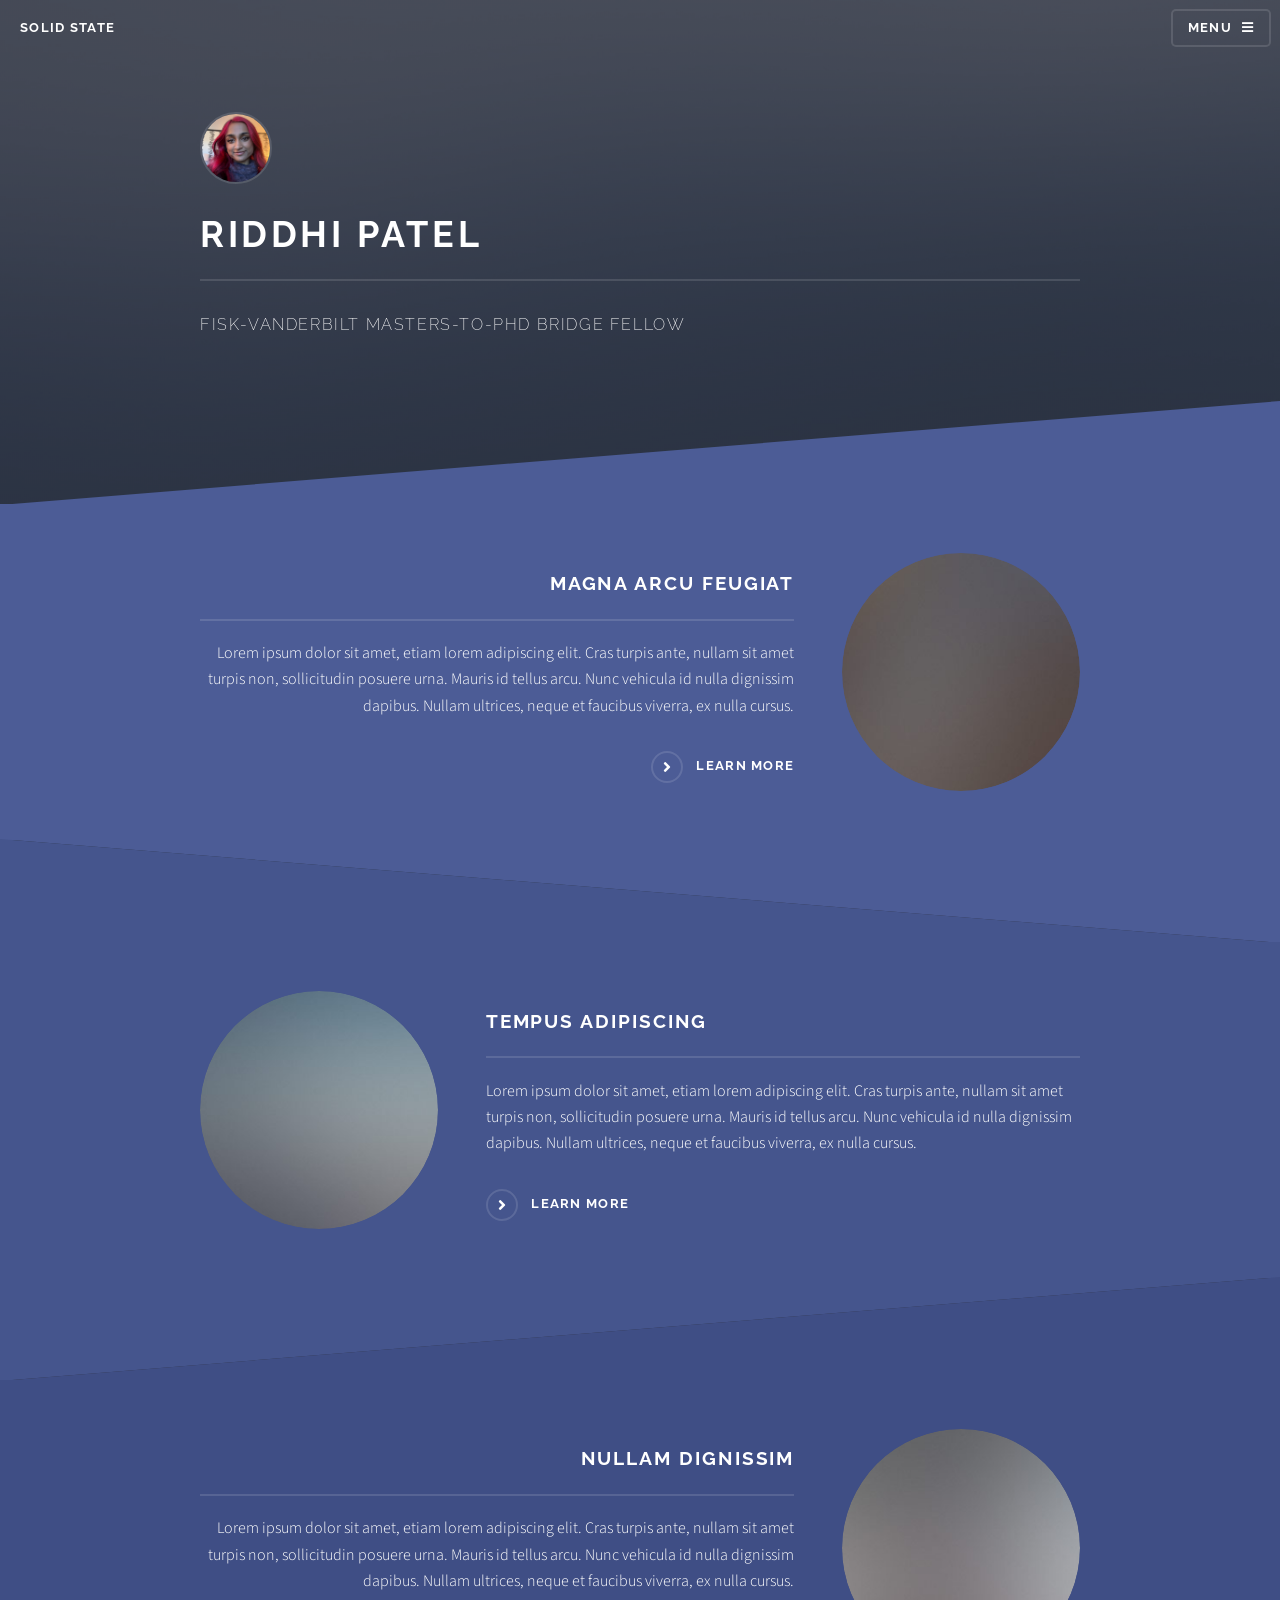
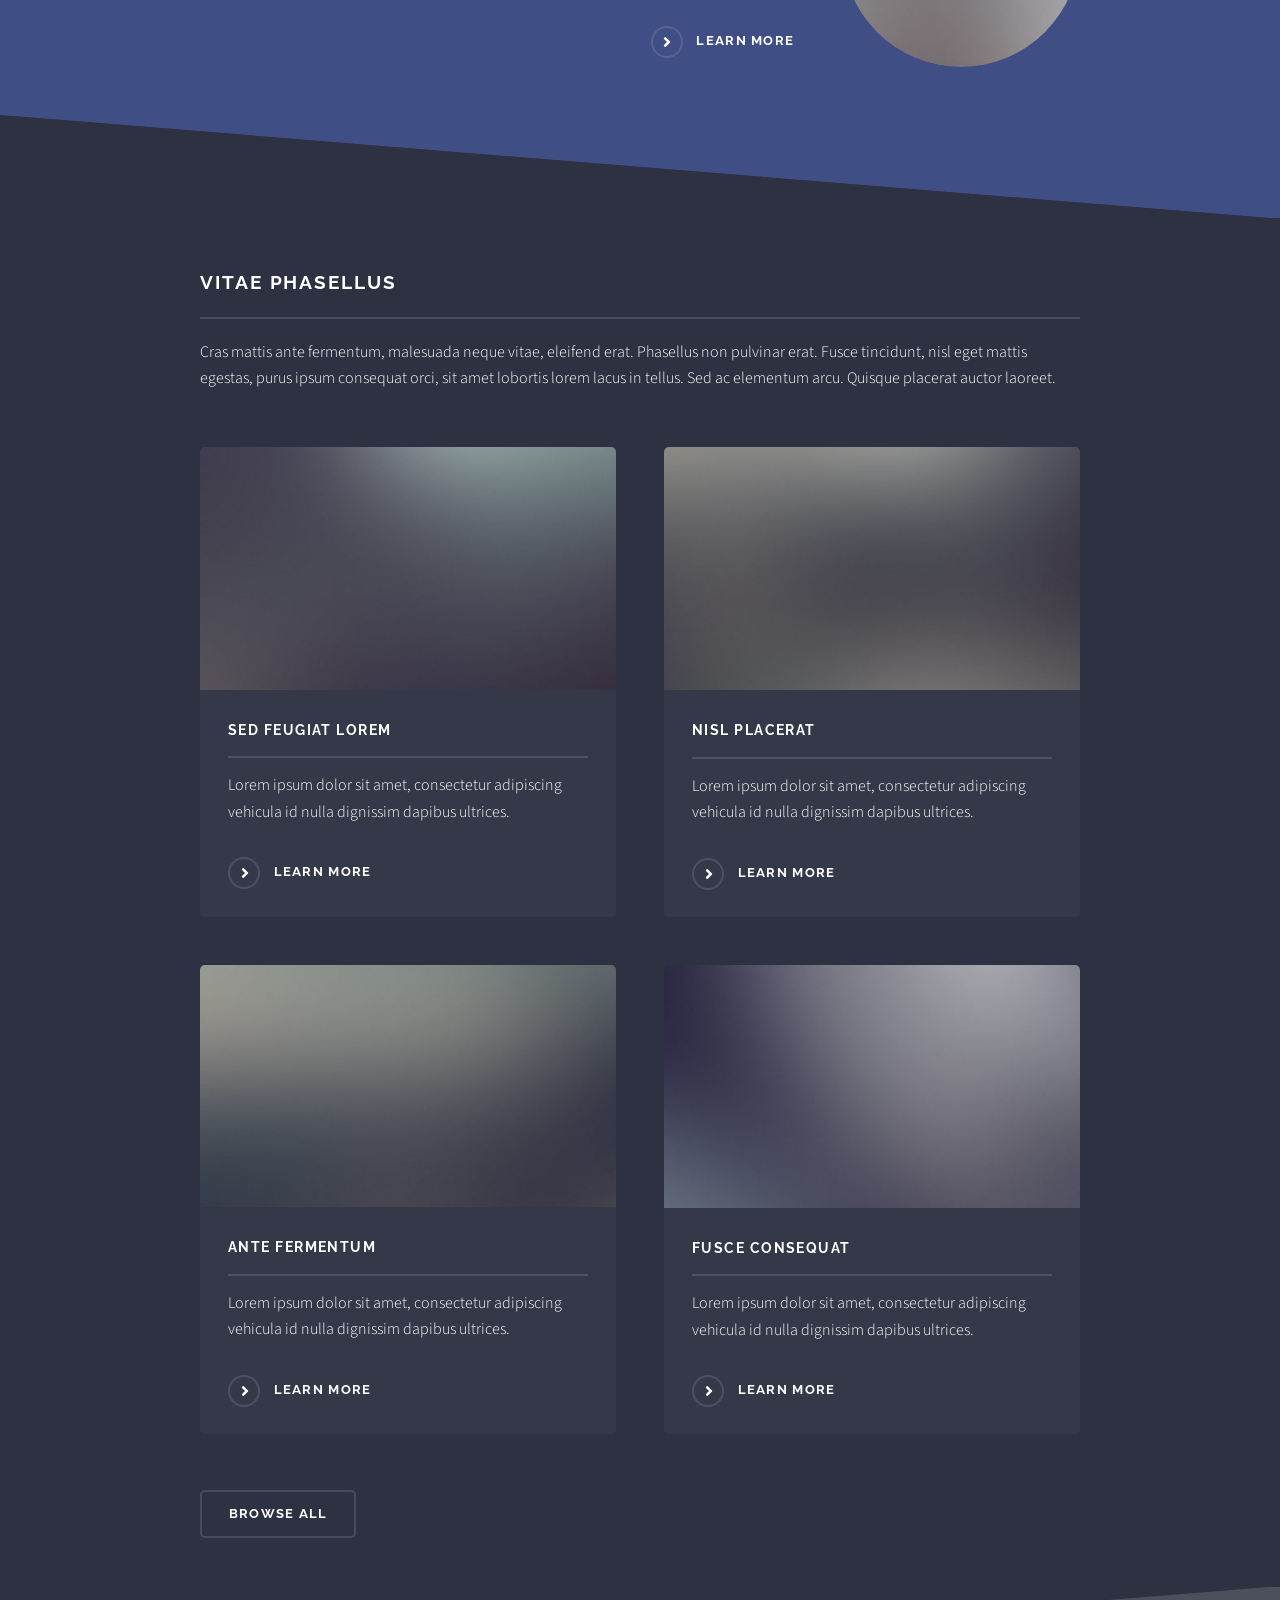
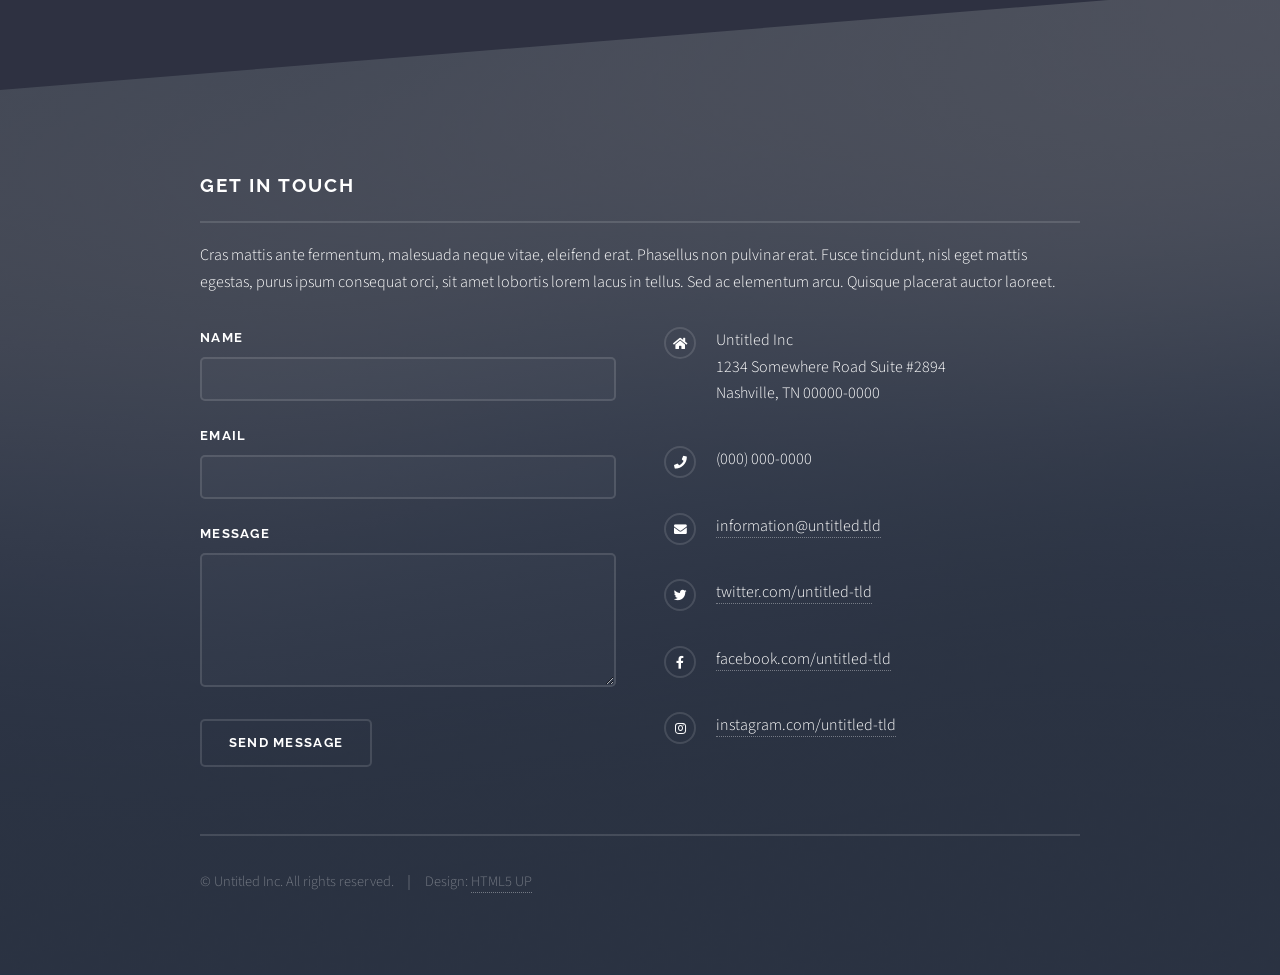
==== commit 640b4f6b: "Update index.html" ====
--- a/index.html
+++ b/index.html
@@ -41,7 +41,7 @@
 				<!-- Banner -->
 					<section id="banner">
 						<div class="inner">
-							<div class="logo"><img src="images/me.jpeg" alt="Riddhi Patel" class="profile-img"></div>
+							<div class="logo"><img src="images/me.jpeg" alt="Riddhi Patel" class="icon"></div>
 							<h2>Riddhi Patel</h2>
 							<p>Fisk-Vanderbilt Masters-to-PHD Bridge Fellow</p>
 						</div>
